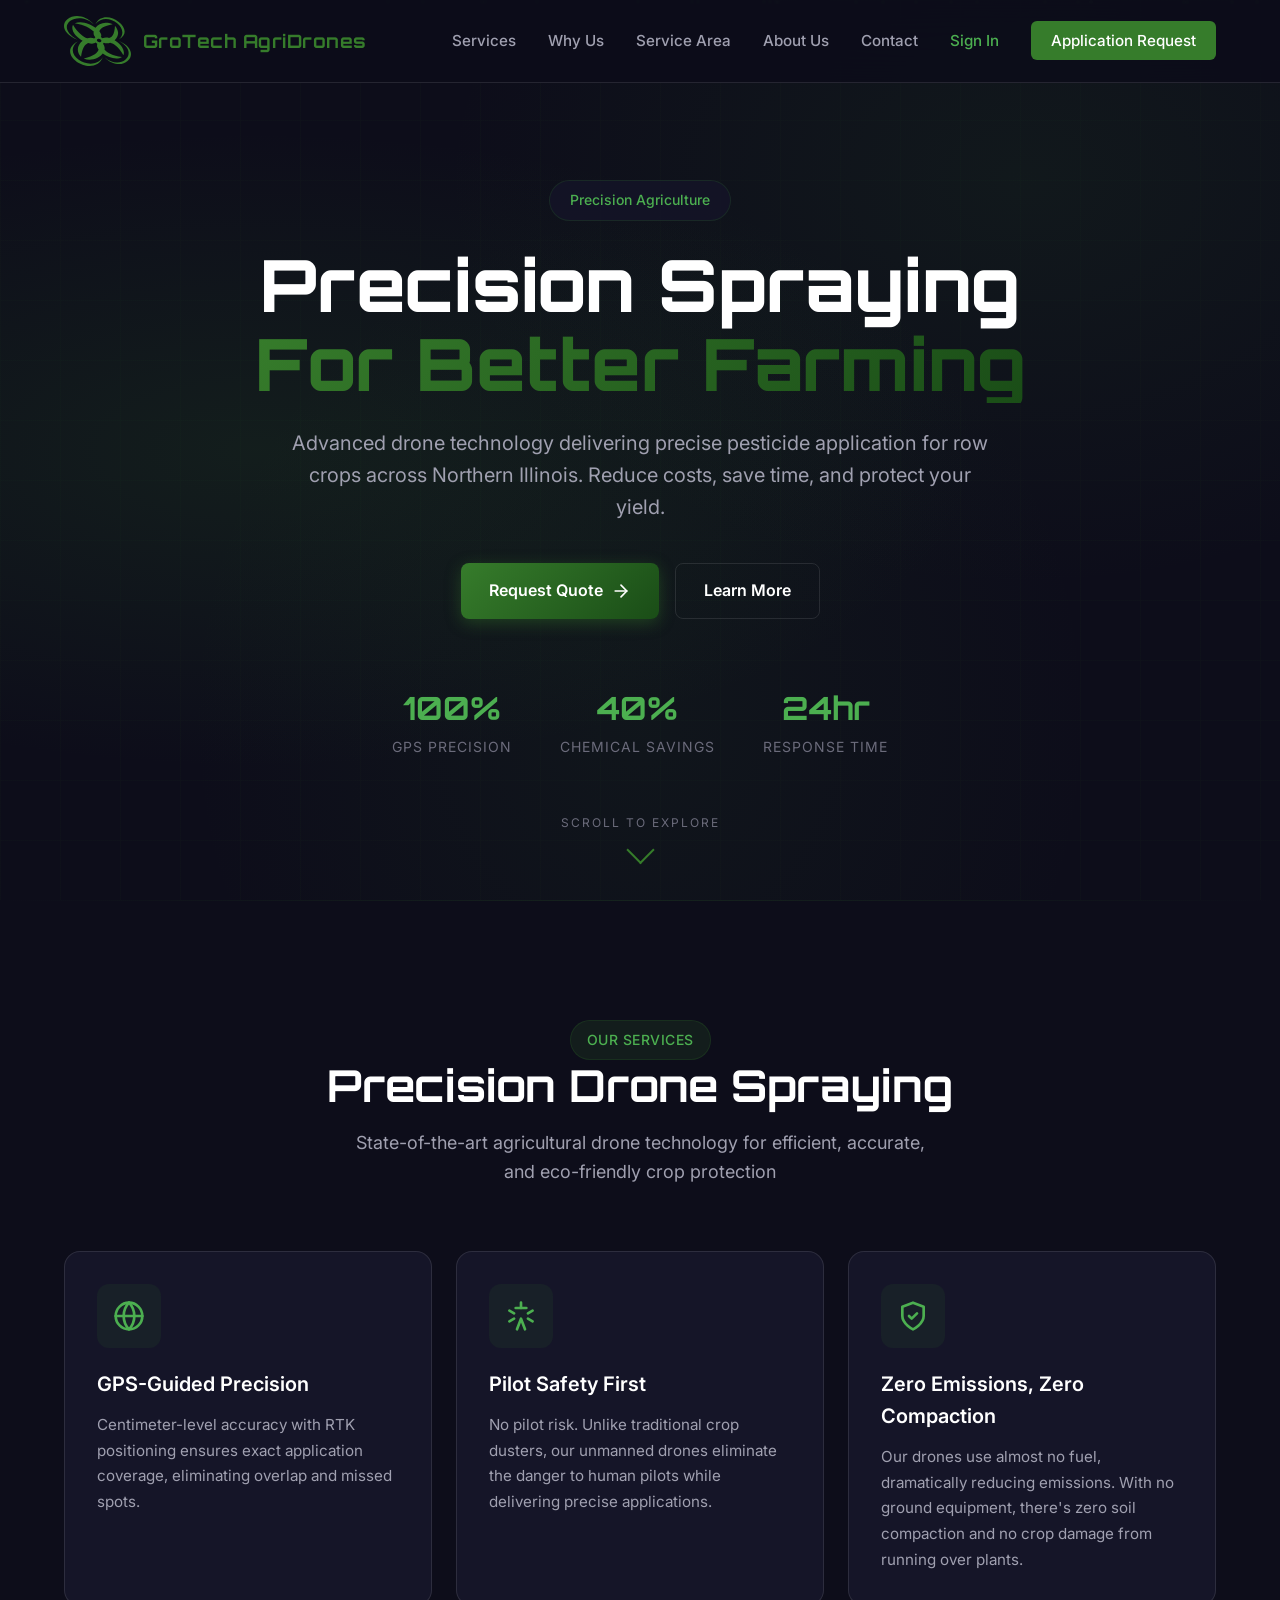
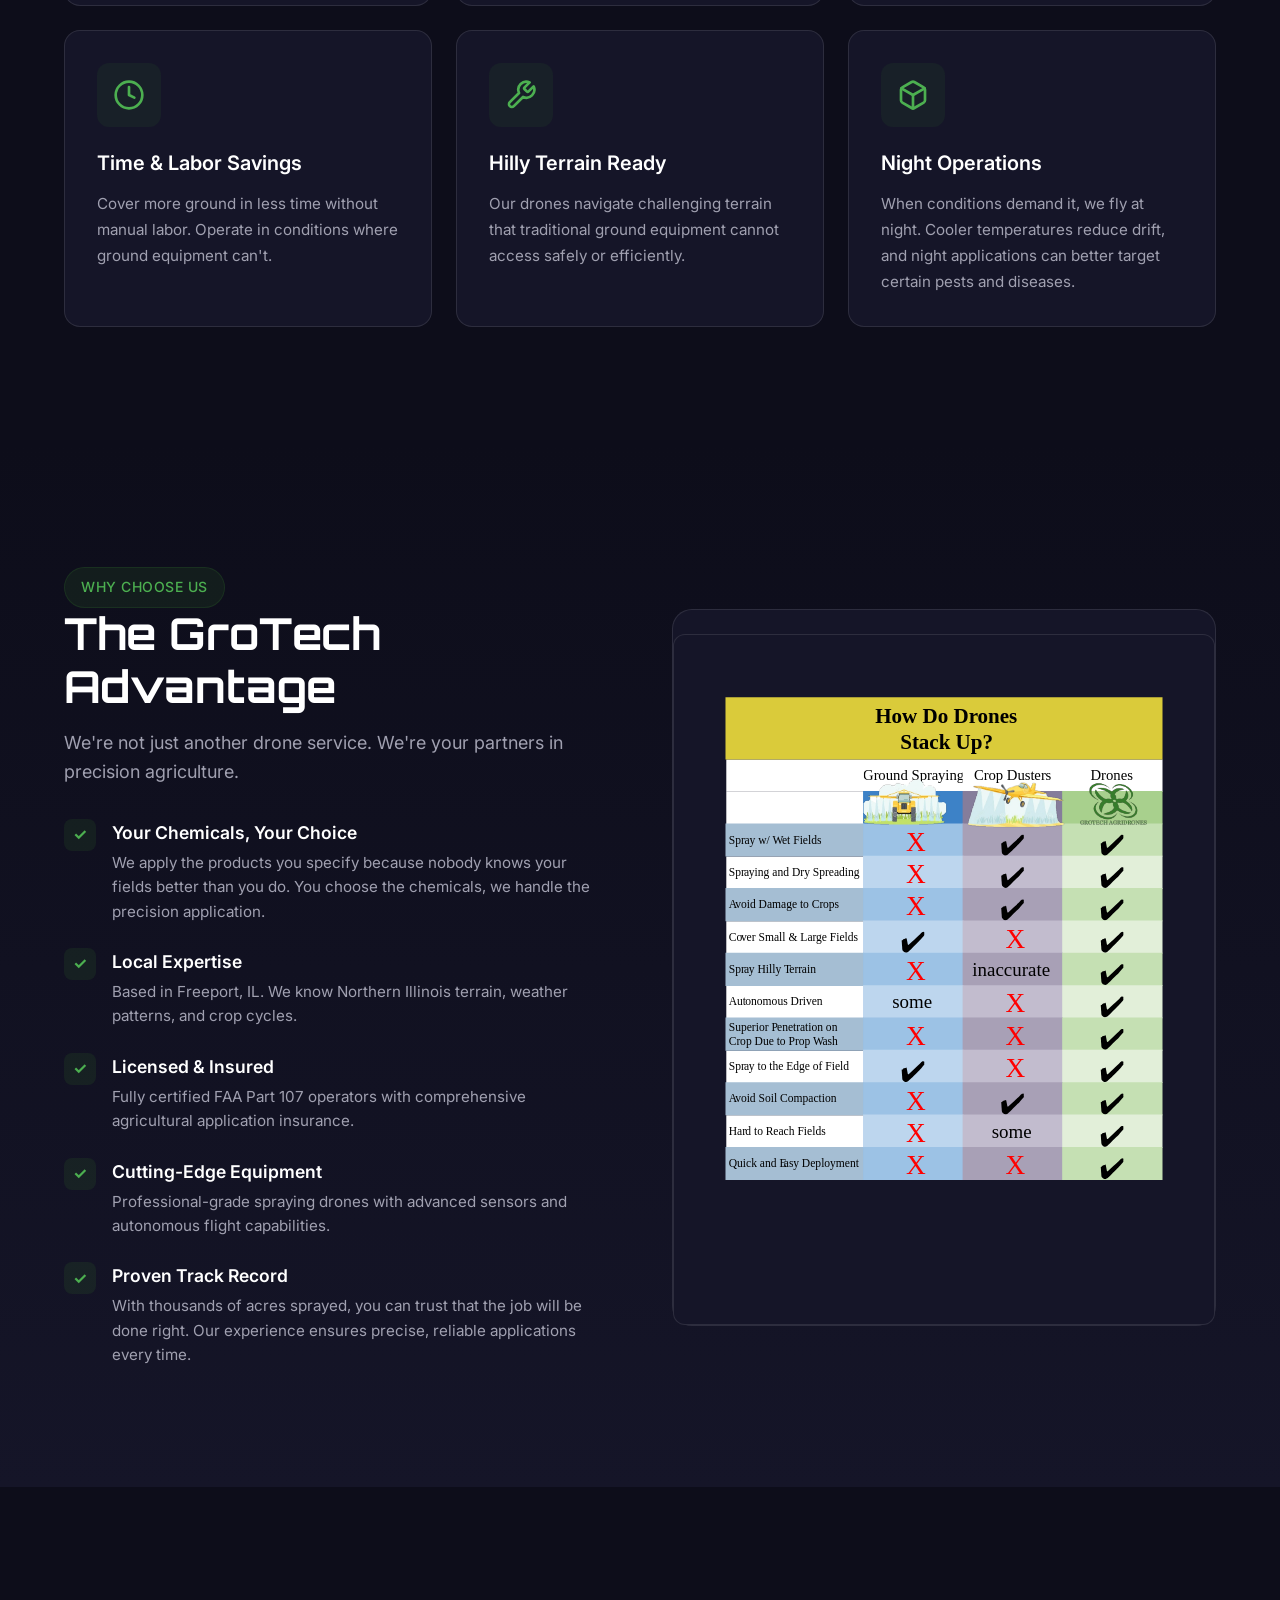
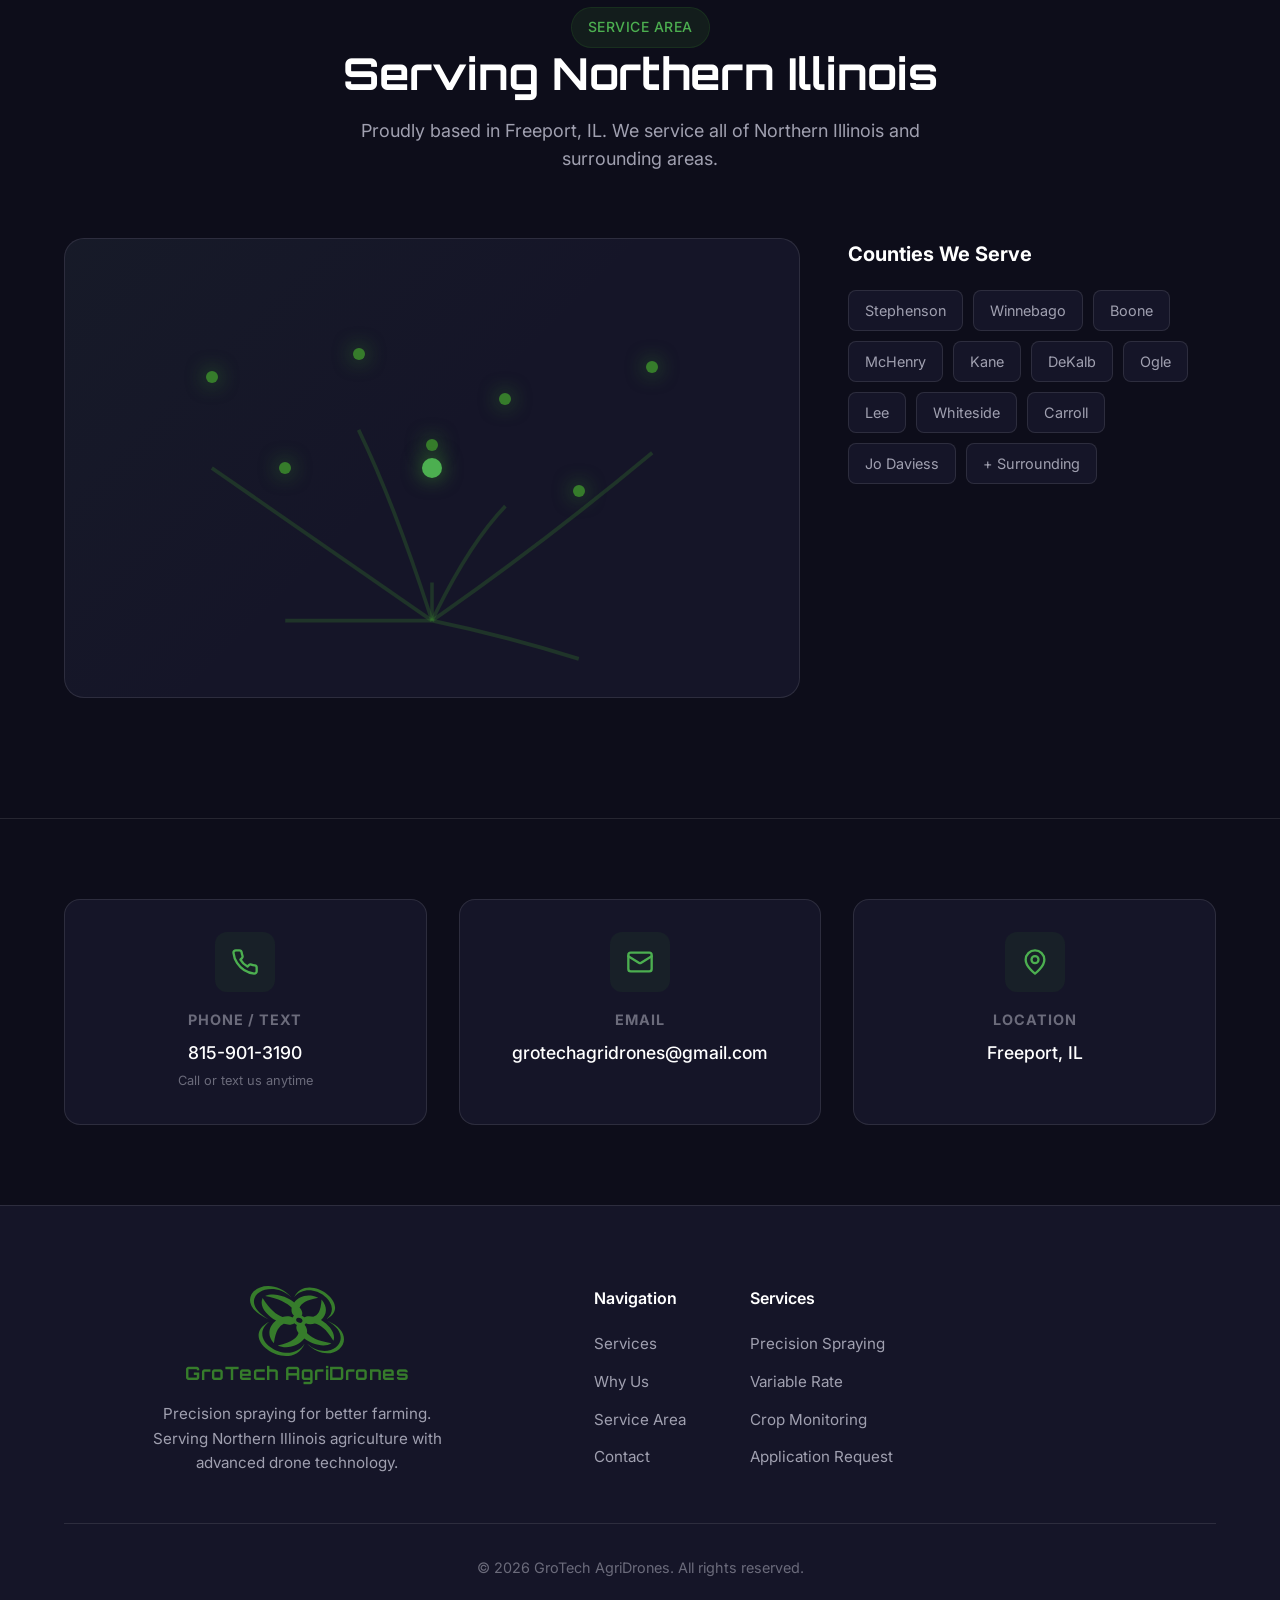
==== index.html @ dfbd8270 "Initial website commit" ====
<!DOCTYPE html>
<html lang="en">
<head>
    <meta charset="UTF-8">
    <meta name="viewport" content="width=device-width, initial-scale=1.0">
    <title>GroTech AgriDrones | Precision Spraying for Better Farming</title>
    <link rel="stylesheet" href="styles.css">
    <link rel="preconnect" href="https://fonts.googleapis.com">
    <link rel="preconnect" href="https://fonts.gstatic.com" crossorigin>
    <link href="https://fonts.googleapis.com/css2?family=Inter:wght@300;400;500;600;700;800&family=Orbitron:wght@400;500;600;700&display=swap" rel="stylesheet">
</head>
<body>
    <nav class="navbar">
        <div class="nav-container">
            <a href="index.html" class="logo">
                <img src="logo.svg" alt="GroTech AgriDrones Logo" class="logo-img">
                <span class="logo-text">GroTech AgriDrones</span>
            </a>
            <ul class="nav-links">
                <li><a href="#services">Services</a></li>
                <li><a href="#why-us">Why Us</a></li>
                <li><a href="#service-area">Service Area</a></li>
                <li><a href="about.html">About Us</a></li>
                <li><a href="#contact">Contact</a></li>
                <li><a href="login.html" class="nav-signin">Sign In</a></li>
                <li><a href="application.html" class="nav-cta">Application Request</a></li>
            </ul>
            <button class="mobile-menu-btn" aria-label="Toggle menu">
                <span></span>
                <span></span>
                <span></span>
            </button>
        </div>
    </nav>

    <section class="hero">
        <div class="hero-bg">
            <div class="grid-overlay"></div>
            <div class="floating-particles" id="particles"></div>
        </div>
        <div class="hero-content">
            <div class="hero-badge">Precision Agriculture</div>
            <h1 class="hero-title">
                <span class="title-line">Precision Spraying</span>
                <span class="title-line accent">For Better Farming</span>
            </h1>
            <p class="hero-subtitle">Advanced drone technology delivering precise pesticide application for row crops across Northern Illinois. Reduce costs, save time, and protect your yield.</p>
            <div class="hero-actions">
                <a href="#apply" class="btn btn-primary">
                    <span>Request Quote</span>
                    <svg xmlns="http://www.w3.org/2000/svg" width="20" height="20" viewBox="0 0 24 24" fill="none" stroke="currentColor" stroke-width="2" stroke-linecap="round" stroke-linejoin="round"><path d="M5 12h14"/><path d="m12 5 7 7-7 7"/></svg>
                </a>
                <a href="#services" class="btn btn-secondary">Learn More</a>
            </div>
            <div class="hero-stats">
                <div class="stat">
                    <span class="stat-value">100%</span>
                    <span class="stat-label">GPS Precision</span>
                </div>
                <div class="stat">
                    <span class="stat-value">40%</span>
                    <span class="stat-label">Chemical Savings</span>
                </div>
                <div class="stat">
                    <span class="stat-value">24hr</span>
                    <span class="stat-label">Response Time</span>
                </div>
            </div>
        </div>
        <div class="scroll-indicator">
            <span>Scroll to explore</span>
            <div class="scroll-arrow"></div>
        </div>
    </section>

    <section id="services" class="services">
        <div class="container">
            <div class="section-header">
                <span class="section-tag">Our Services</span>
                <h2 class="section-title">Precision Drone Spraying</h2>
                <p class="section-subtitle">State-of-the-art agricultural drone technology for efficient, accurate, and eco-friendly crop protection</p>
            </div>
            <div class="services-grid">
                <div class="service-card" data-tilt>
                    <div class="service-icon">
                        <svg xmlns="http://www.w3.org/2000/svg" width="32" height="32" viewBox="0 0 24 24" fill="none" stroke="currentColor" stroke-width="2" stroke-linecap="round" stroke-linejoin="round"><circle cx="12" cy="12" r="10"/><path d="M12 2a14.5 14.5 0 0 0 0 20 14.5 14.5 0 0 0 0-20"/><path d="M2 12h20"/></svg>
                    </div>
                    <h3>GPS-Guided Precision</h3>
                    <p>Centimeter-level accuracy with RTK positioning ensures exact application coverage, eliminating overlap and missed spots.</p>
                </div>
                <div class="service-card" data-tilt>
                    <div class="service-icon">
                        <svg xmlns="http://www.w3.org/2000/svg" width="32" height="32" viewBox="0 0 24 24" fill="none" stroke="currentColor" stroke-width="2" stroke-linecap="round" stroke-linejoin="round"><path d="M12 2v4"/><path d="m6.8 14-3.5 2"/><path d="m20.7 16-3.5-2"/><path d="M6.8 10 3.3 8"/><path d="m20.7 8-3.5 2"/><path d="m9 22 3-8 3 8"/><path d="M8 6h8"/></svg>
                    </div>
                    <h3>Pilot Safety First</h3>
                    <p>No pilot risk. Unlike traditional crop dusters, our unmanned drones eliminate the danger to human pilots while delivering precise applications.</p>
                </div>
                <div class="service-card" data-tilt>
                    <div class="service-icon">
                        <svg xmlns="http://www.w3.org/2000/svg" width="32" height="32" viewBox="0 0 24 24" fill="none" stroke="currentColor" stroke-width="2" stroke-linecap="round" stroke-linejoin="round"><path d="M12 22s8-4 8-10V5l-8-3-8 3v7c0 6 8 10 8 10z"/><path d="m9 12 2 2 4-4"/></svg>
                    </div>
                    <h3>Zero Emissions, Zero Compaction</h3>
                    <p>Our drones use almost no fuel, dramatically reducing emissions. With no ground equipment, there's zero soil compaction and no crop damage from running over plants.</p>
                </div>
                <div class="service-card" data-tilt>
                    <div class="service-icon">
                        <svg xmlns="http://www.w3.org/2000/svg" width="32" height="32" viewBox="0 0 24 24" fill="none" stroke="currentColor" stroke-width="2" stroke-linecap="round" stroke-linejoin="round"><circle cx="12" cy="12" r="10"/><polyline points="12 6 12 12 16 14"/></svg>
                    </div>
                    <h3>Time & Labor Savings</h3>
                    <p>Cover more ground in less time without manual labor. Operate in conditions where ground equipment can't.</p>
                </div>
                <div class="service-card" data-tilt>
                    <div class="service-icon">
                        <svg xmlns="http://www.w3.org/2000/svg" width="32" height="32" viewBox="0 0 24 24" fill="none" stroke="currentColor" stroke-width="2" stroke-linecap="round" stroke-linejoin="round"><path d="M14.7 6.3a1 1 0 0 0 0 1.4l1.6 1.6a1 1 0 0 0 1.4 0l3.77-3.77a6 6 0 0 1-7.94 7.94l-6.91 6.91a2.12 2.12 0 0 1-3-3l6.91-6.91a6 6 0 0 1 7.94-7.94l-3.76 3.76z"/></svg>
                    </div>
                    <h3>Hilly Terrain Ready</h3>
                    <p>Our drones navigate challenging terrain that traditional ground equipment cannot access safely or efficiently.</p>
                </div>
                <div class="service-card" data-tilt>
                    <div class="service-icon">
                        <svg xmlns="http://www.w3.org/2000/svg" width="32" height="32" viewBox="0 0 24 24" fill="none" stroke="currentColor" stroke-width="2" stroke-linecap="round" stroke-linejoin="round"><path d="M21 16V8a2 2 0 0 0-1-1.73l-7-4a2 2 0 0 0-2 0l-7 4A2 2 0 0 0 3 8v8a2 2 0 0 0 1 1.73l7 4a2 2 0 0 0 2 0l7-4A2 2 0 0 0 21 16z"/><polyline points="3.27 6.96 12 12.01 20.73 6.96"/><line x1="12" y1="22.08" x2="12" y2="12"/></svg>
                    </div>
                    <h3>Night Operations</h3>
                    <p>When conditions demand it, we fly at night. Cooler temperatures reduce drift, and night applications can better target certain pests and diseases.</p>
                </div>
            </div>
        </div>
    </section>

    <section id="why-us" class="why-us">
        <div class="container">
            <div class="why-us-content">
                <div class="why-us-text">
                    <span class="section-tag">Why Choose Us</span>
                    <h2 class="section-title">The GroTech Advantage</h2>
                    <p class="why-us-intro">We're not just another drone service. We're your partners in precision agriculture.</p>
                    <ul class="benefits-list">
                        <li>
                            <div class="benefit-icon">✓</div>
                            <div class="benefit-content">
                                <h4>Your Chemicals, Your Choice</h4>
                                <p>We apply the products you specify because nobody knows your fields better than you do. You choose the chemicals, we handle the precision application.</p>
                            </div>
                        </li>
                        <li>
                            <div class="benefit-icon">✓</div>
                            <div class="benefit-content">
                                <h4>Local Expertise</h4>
                                <p>Based in Freeport, IL. We know Northern Illinois terrain, weather patterns, and crop cycles.</p>
                            </div>
                        </li>
                        <li>
                            <div class="benefit-icon">✓</div>
                            <div class="benefit-content">
                                <h4>Licensed & Insured</h4>
                                <p>Fully certified FAA Part 107 operators with comprehensive agricultural application insurance.</p>
                            </div>
                        </li>
                        <li>
                            <div class="benefit-icon">✓</div>
                            <div class="benefit-content">
                                <h4>Cutting-Edge Equipment</h4>
                                <p>Professional-grade spraying drones with advanced sensors and autonomous flight capabilities.</p>
                            </div>
                        </li>
                        <li>
                            <div class="benefit-icon">✓</div>
                            <div class="benefit-content">
                                <h4>Proven Track Record</h4>
                                <p>With thousands of acres sprayed, you can trust that the job will be done right. Our experience ensures precise, reliable applications every time.</p>
                            </div>
                        </li>
                    </ul>
                </div>
                <div class="why-us-visual">
                    <div class="visual-card">
                <div class="comparison-section">
                    <figure class="comparison-chart" aria-label="Ground vs. Aerial Drone Comparison">
                        <img src="assets/images/Plane Ground Drone Comparison.svg" alt="Ground vs. Aerial Drone Comparison" style="width:100%; height:auto; display:block;">
                    </figure>
                </div>
                    </div>
                </div>
            </div>
        </div>
    </section>

    <section id="service-area" class="service-area">
        <div class="container">
            <div class="section-header">
                <span class="section-tag">Service Area</span>
                <h2 class="section-title">Serving Northern Illinois</h2>
                <p class="section-subtitle">Proudly based in Freeport, IL. We service all of Northern Illinois and surrounding areas.</p>
            </div>
            <div class="area-map">
                <div class="map-visual">
                    <div class="map-placeholder">
                        <div class="map-dot freeport"></div>
                        <div class="map-dot" style="--x: 20%; --y: 30%;"></div>
                        <div class="map-dot" style="--x: 40%; --y: 25%;"></div>
                        <div class="map-dot" style="--x: 60%; --y: 35%;"></div>
                        <div class="map-dot" style="--x: 80%; --y: 28%;"></div>
                        <div class="map-dot" style="--x: 30%; --y: 50%;"></div>
                        <div class="map-dot" style="--x: 50%; --y: 45%;"></div>
                        <div class="map-dot" style="--x: 70%; --y: 55%;"></div>
                        <svg class="map-lines" viewBox="0 0 100 60" preserveAspectRatio="none">
                            <path d="M 50 50 Q 35 40 20 30" stroke="rgba(54, 124, 43, 0.3)" fill="none" stroke-width="0.5"/>
                            <path d="M 50 50 Q 45 35 40 25" stroke="rgba(54, 124, 43, 0.3)" fill="none" stroke-width="0.5"/>
                            <path d="M 50 50 Q 55 40 60 35" stroke="rgba(54, 124, 43, 0.3)" fill="none" stroke-width="0.5"/>
                            <path d="M 50 50 Q 65 40 80 28" stroke="rgba(54, 124, 43, 0.3)" fill="none" stroke-width="0.5"/>
                            <path d="M 50 50 Q 40 50 30 50" stroke="rgba(54, 124, 43, 0.3)" fill="none" stroke-width="0.5"/>
                            <path d="M 50 50 Q 50 48 50 45" stroke="rgba(54, 124, 43, 0.3)" fill="none" stroke-width="0.5"/>
                            <path d="M 50 50 Q 60 52 70 55" stroke="rgba(54, 124, 43, 0.3)" fill="none" stroke-width="0.5"/>
                        </svg>
                    </div>
                </div>
                <div class="area-list">
                    <h3>Counties We Serve</h3>
                    <div class="counties-grid">
                        <span class="county">Stephenson</span>
                        <span class="county">Winnebago</span>
                        <span class="county">Boone</span>
                        <span class="county">McHenry</span>
                        <span class="county">Kane</span>
                        <span class="county">DeKalb</span>
                        <span class="county">Ogle</span>
                        <span class="county">Lee</span>
                        <span class="county">Whiteside</span>
                        <span class="county">Carroll</span>
                        <span class="county">Jo Daviess</span>
                        <span class="county">+ Surrounding</span>
                    </div>
                </div>
            </div>
        </div>
    </section>

    <section id="contact" class="contact-section">
        <div class="container">
            <div class="contact-grid">
                <div class="contact-card">
                    <div class="contact-icon">
                        <svg xmlns="http://www.w3.org/2000/svg" width="28" height="28" viewBox="0 0 24 24" fill="none" stroke="currentColor" stroke-width="2" stroke-linecap="round" stroke-linejoin="round"><path d="M22 16.92v3a2 2 0 0 1-2.18 2 19.79 19.79 0 0 1-8.63-3.07 19.5 19.5 0 0 1-6-6 19.79 19.79 0 0 1-3.07-8.67A2 2 0 0 1 4.11 2h3a2 2 0 0 1 2 1.72 12.84 12.84 0 0 0 .7 2.81 2 2 0 0 1-.45 2.11L8.09 9.91a16 16 0 0 0 6 6l1.27-1.27a2 2 0 0 1 2.11-.45 12.84 12.84 0 0 0 2.81.7A2 2 0 0 1 22 16.92z"/></svg>
                    </div>
                    <h3>Phone / Text</h3>
                    <a href="tel:8159013190">815-901-3190</a>
                    <span class="contact-note">Call or text us anytime</span>
                </div>
                <div class="contact-card">
                    <div class="contact-icon">
                        <svg xmlns="http://www.w3.org/2000/svg" width="28" height="28" viewBox="0 0 24 24" fill="none" stroke="currentColor" stroke-width="2" stroke-linecap="round" stroke-linejoin="round"><rect width="20" height="16" x="2" y="4" rx="2"/><path d="m22 7-8.97 5.7a1.94 1.94 0 0 1-2.06 0L2 7"/></svg>
                    </div>
                    <h3>Email</h3>
                    <a href="mailto:grotechagridrones@gmail.com">grotechagridrones@gmail.com</a>
                </div>
                <div class="contact-card">
                    <div class="contact-icon">
                        <svg xmlns="http://www.w3.org/2000/svg" width="28" height="28" viewBox="0 0 24 24" fill="none" stroke="currentColor" stroke-width="2" stroke-linecap="round" stroke-linejoin="round"><path d="M20 10c0 6-8 12-8 12s-8-6-8-12a8 8 0 0 1 16 0Z"/><circle cx="12" cy="10" r="3"/></svg>
                    </div>
                    <h3>Location</h3>
                    <p>Freeport, IL</p>
                </div>
            </div>
        </div>
    </section>

    <footer class="footer">
        <div class="container">
            <div class="footer-content">
                <div class="footer-brand">
                    <a href="#" class="logo footer-logo">
                        <img src="logo.svg" alt="GroTech AgriDrones Logo" class="logo-img footer-logo-img">
                        <span class="logo-text">GroTech AgriDrones</span>
                    </a>
                    <p>Precision spraying for better farming. Serving Northern Illinois agriculture with advanced drone technology.</p>
                </div>
                <div class="footer-links">
                    <div class="footer-column">
                        <h4>Navigation</h4>
                        <ul>
                            <li><a href="#services">Services</a></li>
                            <li><a href="#why-us">Why Us</a></li>
                            <li><a href="#service-area">Service Area</a></li>
                            <li><a href="#contact">Contact</a></li>
                        </ul>
                    </div>
                    <div class="footer-column">
                        <h4>Services</h4>
                        <ul>
                            <li><a href="#services">Precision Spraying</a></li>
                            <li><a href="#services">Variable Rate</a></li>
                            <li><a href="#services">Crop Monitoring</a></li>
                            <li><a href="application.html">Application Request</a></li>
                        </ul>
                    </div>
                </div>
            </div>
            <div class="footer-bottom">
                <p>&copy; 2026 GroTech AgriDrones. All rights reserved.</p>
            </div>
        </div>
    </footer>

    <div class="form-success" id="formSuccess">
        <div class="success-content">
            <div class="success-icon">✓</div>
            <h3>Request Submitted!</h3>
            <p>Thank you for your interest. We'll be in touch within 24 hours.</p>
            <button class="btn btn-secondary" onclick="closeSuccess()">Close</button>
        </div>
    </div>

    <script src="script.js"></script>
</body>
</html>
---- styles.css ----
:root {
    --primary: #367C2B;
    --primary-light: #4CAF50;
    --primary-dark: #2a5f21;
    --accent: #367C2B;
    --bg-dark: #0d0d1a;
    --bg-card: #151528;
    --bg-card-hover: #1a1a35;
    --text-primary: #ffffff;
    --text-secondary: #a0a0b0;
    --text-muted: #6b6b7b;
    --border: rgba(54, 124, 43, 0.2);
    --border-light: rgba(255, 255, 255, 0.1);
    --glass: rgba(21, 21, 40, 0.8);
    --gradient: linear-gradient(135deg, #367C2B 0%, #1a4d17 100%);
    --shadow: 0 4px 24px rgba(0, 0, 0, 0.4);
    --shadow-lg: 0 8px 40px rgba(0, 0, 0, 0.5);
}

* {
    margin: 0;
    padding: 0;
    box-sizing: border-box;
}

html {
    scroll-behavior: smooth;
}

body {
    font-family: 'Inter', -apple-system, BlinkMacSystemFont, sans-serif;
    background-color: var(--bg-dark);
    color: var(--text-primary);
    line-height: 1.6;
    overflow-x: hidden;
}

.container {
    max-width: 1200px;
    margin: 0 auto;
    padding: 0 24px;
}

a {
    color: inherit;
    text-decoration: none;
}

ul {
    list-style: none;
}

/* Typography */
.section-tag {
    display: inline-block;
    padding: 8px 16px;
    background: rgba(54, 124, 43, 0.15);
    border: 1px solid var(--border);
    border-radius: 50px;
    font-size: 0.875rem;
    font-weight: 500;
    color: var(--primary-light);
    letter-spacing: 0.5px;
    text-transform: uppercase;
}

.section-title {
    font-family: 'Orbitron', sans-serif;
    font-size: clamp(1.75rem, 4vw, 2.75rem);
    font-weight: 700;
    line-height: 1.2;
    margin-bottom: 16px;
}

.section-subtitle {
    font-size: 1.125rem;
    color: var(--text-secondary);
    max-width: 600px;
    margin: 0 auto;
}

.section-header {
    text-align: center;
    margin-bottom: 64px;
}

.section-header .section-subtitle {
    margin-left: auto;
    margin-right: auto;
}

/* Buttons */
.btn {
    display: inline-flex;
    align-items: center;
    justify-content: center;
    gap: 8px;
    padding: 14px 28px;
    font-size: 1rem;
    font-weight: 600;
    border-radius: 8px;
    cursor: pointer;
    transition: all 0.3s ease;
    border: none;
    text-decoration: none;
}

.btn-primary {
    background: var(--gradient);
    color: white;
    box-shadow: 0 4px 16px rgba(54, 124, 43, 0.4);
}

.btn-primary:hover {
    transform: translateY(-2px);
    box-shadow: 0 6px 24px rgba(54, 124, 43, 0.5);
}

.btn-secondary {
    background: transparent;
    color: var(--text-primary);
    border: 1px solid var(--border-light);
}

.btn-secondary:hover {
    background: rgba(255, 255, 255, 0.05);
    border-color: var(--primary);
}

.btn-full {
    width: 100%;
}

/* Navbar */
.navbar {
    position: fixed;
    top: 0;
    left: 0;
    right: 0;
    z-index: 1000;
    padding: 16px 0;
    background: rgba(13, 13, 26, 0.9);
    backdrop-filter: blur(20px);
    border-bottom: 1px solid var(--border-light);
    transition: all 0.3s ease;
}

.navbar.scrolled {
    padding: 12px 0;
    background: rgba(13, 13, 26, 0.95);
}

.nav-container {
    max-width: 1200px;
    margin: 0 auto;
    padding: 0 24px;
    display: flex;
    align-items: center;
    justify-content: space-between;
}

.logo {
    display: flex;
    align-items: center;
    gap: 12px;
}

.logo-img {
    height: 50px;
    width: auto;
    display: block;
}

.logo-text {
    font-family: 'Orbitron', sans-serif;
    font-size: 1.15rem;
    font-weight: 700;
    letter-spacing: 0.5px;
    line-height: 1;
    color: var(--primary);
}

.footer-logo {
    flex-direction: column;
    align-items: center;
    text-align: center;
    gap: 8px;
}

.footer-logo-img {
    height: 70px;
}

.nav-links {
    display: flex;
    align-items: center;
    gap: 32px;
}

.nav-links a {
    font-size: 0.95rem;
    font-weight: 500;
    color: var(--text-secondary);
    transition: color 0.3s ease;
}

.nav-links a:hover {
    color: var(--text-primary);
}

.nav-cta {
    padding: 10px 20px;
    background: var(--primary);
    border-radius: 6px;
    color: white !important;
    font-weight: 600;
}

.nav-cta:hover {
    background: var(--primary-light);
}

.nav-signin {
    color: var(--primary-light) !important;
    font-weight: 600;
}

.nav-signin:hover {
    color: var(--text-primary) !important;
}

.mobile-menu-btn {
    display: none;
    flex-direction: column;
    gap: 5px;
    padding: 8px;
    background: none;
    border: none;
    cursor: pointer;
}

.mobile-menu-btn span {
    width: 24px;
    height: 2px;
    background: var(--text-primary);
    transition: all 0.3s ease;
}

/* Hero Section */
.hero {
    position: relative;
    min-height: 100vh;
    display: flex;
    align-items: center;
    justify-content: center;
    padding: 120px 24px 80px;
    overflow: hidden;
}

.hero-bg {
    position: absolute;
    inset: 0;
    background: 
        radial-gradient(ellipse at 20% 50%, rgba(54, 124, 43, 0.15) 0%, transparent 50%),
        radial-gradient(ellipse at 80% 20%, rgba(54, 124, 43, 0.1) 0%, transparent 40%),
        radial-gradient(ellipse at 50% 80%, rgba(54, 124, 43, 0.08) 0%, transparent 50%),
        var(--bg-dark);
}

.grid-overlay {
    position: absolute;
    inset: 0;
    background-image: 
        linear-gradient(rgba(54, 124, 43, 0.03) 1px, transparent 1px),
        linear-gradient(90deg, rgba(54, 124, 43, 0.03) 1px, transparent 1px);
    background-size: 60px 60px;
    animation: gridMove 20s linear infinite;
}

@keyframes gridMove {
    0% { transform: translate(0, 0); }
    100% { transform: translate(60px, 60px); }
}

.floating-particles {
    position: absolute;
    inset: 0;
    overflow: hidden;
}

.particle {
    position: absolute;
    width: 4px;
    height: 4px;
    background: var(--primary);
    border-radius: 50%;
    opacity: 0.3;
    animation: float 15s infinite ease-in-out;
}

@keyframes float {
    0%, 100% { transform: translateY(100vh) scale(0); opacity: 0; }
    10% { opacity: 0.3; }
    90% { opacity: 0.3; }
    100% { transform: translateY(-100vh) scale(1); opacity: 0; }
}

.hero-content {
    position: relative;
    text-align: center;
    max-width: 900px;
    animation: fadeInUp 1s ease-out;
}

@keyframes fadeInUp {
    from {
        opacity: 0;
        transform: translateY(30px);
    }
    to {
        opacity: 1;
        transform: translateY(0);
    }
}

.hero-badge {
    display: inline-block;
    padding: 8px 20px;
    background: var(--glass);
    border: 1px solid var(--border);
    border-radius: 50px;
    font-size: 0.875rem;
    font-weight: 500;
    color: var(--primary-light);
    margin-bottom: 24px;
    animation: fadeInUp 1s ease-out 0.2s both;
}

.hero-title {
    font-family: 'Orbitron', sans-serif;
    font-size: clamp(2.5rem, 7vw, 4.5rem);
    font-weight: 800;
    line-height: 1.1;
    margin-bottom: 24px;
}

.title-line {
    display: block;
}

.title-line.accent {
    background: var(--gradient);
    -webkit-background-clip: text;
    -webkit-text-fill-color: transparent;
    background-clip: text;
}

.hero-subtitle {
    font-size: clamp(1rem, 2vw, 1.25rem);
    color: var(--text-secondary);
    max-width: 700px;
    margin: 0 auto 40px;
    animation: fadeInUp 1s ease-out 0.4s both;
}

.hero-actions {
    display: flex;
    gap: 16px;
    justify-content: center;
    flex-wrap: wrap;
    margin-bottom: 64px;
    animation: fadeInUp 1s ease-out 0.6s both;
}

.hero-stats {
    display: flex;
    gap: 48px;
    justify-content: center;
    flex-wrap: wrap;
    animation: fadeInUp 1s ease-out 0.8s both;
}

.stat {
    text-align: center;
}

.stat-value {
    display: block;
    font-family: 'Orbitron', sans-serif;
    font-size: 2rem;
    font-weight: 700;
    color: var(--primary-light);
}

.stat-label {
    font-size: 0.875rem;
    color: var(--text-muted);
    text-transform: uppercase;
    letter-spacing: 1px;
}

.scroll-indicator {
    position: absolute;
    bottom: 40px;
    left: 50%;
    transform: translateX(-50%);
    display: flex;
    flex-direction: column;
    align-items: center;
    gap: 8px;
    color: var(--text-muted);
    font-size: 0.75rem;
    text-transform: uppercase;
    letter-spacing: 2px;
    animation: bounce 2s infinite;
}

.scroll-arrow {
    width: 20px;
    height: 20px;
    border-right: 2px solid var(--primary);
    border-bottom: 2px solid var(--primary);
    transform: rotate(45deg);
}

@keyframes bounce {
    0%, 100% { transform: translateX(-50%) translateY(0); }
    50% { transform: translateX(-50%) translateY(10px); }
}

/* Services Section */
.services {
    padding: 120px 0;
    background: var(--bg-dark);
    position: relative;
}

.services::before {
    content: '';
    position: absolute;
    top: 0;
    left: 0;
    right: 0;
    height: 1px;
    background: linear-gradient(90deg, transparent, var(--border), transparent);
}

.services-grid {
    display: grid;
    grid-template-columns: repeat(auto-fit, minmax(320px, 1fr));
    gap: 24px;
}

.service-card {
    background: var(--bg-card);
    border: 1px solid var(--border-light);
    border-radius: 16px;
    padding: 32px;
    transition: all 0.3s ease;
    position: relative;
    overflow: hidden;
}

.service-card::before {
    content: '';
    position: absolute;
    top: 0;
    left: 0;
    right: 0;
    height: 3px;
    background: var(--gradient);
    transform: scaleX(0);
    transition: transform 0.3s ease;
}

.service-card:hover {
    transform: translateY(-8px);
    background: var(--bg-card-hover);
    border-color: var(--border);
    box-shadow: var(--shadow-lg);
}

.service-card:hover::before {
    transform: scaleX(1);
}

.service-icon {
    width: 64px;
    height: 64px;
    background: rgba(54, 124, 43, 0.1);
    border-radius: 12px;
    display: flex;
    align-items: center;
    justify-content: center;
    margin-bottom: 20px;
    color: var(--primary-light);
}

.service-card h3 {
    font-size: 1.25rem;
    font-weight: 600;
    margin-bottom: 12px;
}

.service-card p {
    color: var(--text-secondary);
    font-size: 0.95rem;
    line-height: 1.7;
}

/* Why Us Section */
.why-us {
    padding: 120px 0;
    background: linear-gradient(180deg, var(--bg-dark) 0%, var(--bg-card) 100%);
}

/* Drone Comparison Card (under Why Choose Us) */
.comparison-section {
    margin-top: 24px;
    padding: 16px;
    background: var(--bg-card);
    border: 1px solid var(--border-light);
    border-radius: 12px;
}
.comparison-chart {
    width: 100%;
    height: auto;
}

.why-us-content {
    display: grid;
    grid-template-columns: 1fr 1fr;
    gap: 64px;
    align-items: center;
}

.why-us-intro {
    font-size: 1.125rem;
    color: var(--text-secondary);
    margin-bottom: 32px;
}

.benefits-list {
    display: flex;
    flex-direction: column;
    gap: 24px;
}

.benefits-list li {
    display: flex;
    gap: 16px;
}

.benefit-icon {
    width: 32px;
    height: 32px;
    background: rgba(54, 124, 43, 0.15);
    border-radius: 8px;
    display: flex;
    align-items: center;
    justify-content: center;
    color: var(--primary-light);
    font-weight: 700;
    flex-shrink: 0;
}

.benefit-content h4 {
    font-size: 1.1rem;
    font-weight: 600;
    margin-bottom: 4px;
}

.benefit-content p {
    color: var(--text-secondary);
    font-size: 0.95rem;
}

.visual-card {
    background: var(--bg-card);
    border: 1px solid var(--border-light);
    border-radius: 20px;
    overflow: visible;
}

.visual-placeholder {
    width: 100%;
    height: 100%;
    display: flex;
    flex-direction: column;
    align-items: center;
    justify-content: center;
    gap: 16px;
    background: linear-gradient(135deg, rgba(54, 124, 43, 0.1) 0%, transparent 100%);
    color: var(--text-muted);
}

.visual-placeholder svg {
    opacity: 0.3;
}

/* Service Area Section */
.service-area {
    padding: 120px 0;
    background: var(--bg-dark);
}

.area-map {
    display: grid;
    grid-template-columns: 2fr 1fr;
    gap: 48px;
    align-items: start;
}

.map-visual {
    background: var(--bg-card);
    border: 1px solid var(--border-light);
    border-radius: 20px;
    aspect-ratio: 16/10;
    overflow: hidden;
    position: relative;
}

.map-placeholder {
    width: 100%;
    height: 100%;
    background: linear-gradient(135deg, rgba(54, 124, 43, 0.05) 0%, transparent 50%);
    position: relative;
}

.map-dot {
    position: absolute;
    width: 12px;
    height: 12px;
    background: var(--primary);
    border-radius: 50%;
    left: var(--x, 50%);
    top: var(--y, 50%);
    transform: translate(-50%, -50%);
    box-shadow: 0 0 20px var(--primary);
    animation: pulse 2s infinite;
}

.map-dot.freeport {
    width: 20px;
    height: 20px;
    background: var(--primary-light);
    z-index: 2;
}

.map-lines {
    position: absolute;
    inset: 0;
    width: 100%;
    height: 100%;
}

.area-list h3 {
    font-size: 1.25rem;
    margin-bottom: 20px;
}

.counties-grid {
    display: flex;
    flex-wrap: wrap;
    gap: 10px;
}

.county {
    padding: 8px 16px;
    background: var(--bg-card);
    border: 1px solid var(--border-light);
    border-radius: 8px;
    font-size: 0.9rem;
    color: var(--text-secondary);
    transition: all 0.3s ease;
}

.county:hover {
    border-color: var(--primary);
    color: var(--primary-light);
}

/* Apply Section */
.apply-section {
    padding: 120px 0;
    background: linear-gradient(180deg, var(--bg-dark) 0%, var(--bg-card) 100%);
}

.apply-content {
    display: grid;
    grid-template-columns: 1fr 1.2fr;
    gap: 64px;
    align-items: start;
}

.apply-text .section-subtitle {
    margin: 0 0 32px;
    text-align: left;
}

.apply-text p {
    color: var(--text-secondary);
    margin-bottom: 32px;
}

.apply-contact-mini {
    display: flex;
    flex-direction: column;
    gap: 16px;
}

.contact-mini-item {
    display: flex;
    align-items: center;
    gap: 12px;
    color: var(--text-secondary);
}

.contact-mini-item svg {
    color: var(--primary-light);
}

.apply-form {
    background: var(--bg-card);
    border: 1px solid var(--border-light);
    border-radius: 20px;
    padding: 40px;
}

.form-row {
    display: grid;
    grid-template-columns: 1fr 1fr;
    gap: 20px;
}

.form-group {
    margin-bottom: 20px;
}

.form-group label {
    display: block;
    font-size: 0.9rem;
    font-weight: 500;
    margin-bottom: 8px;
    color: var(--text-primary);
}

.form-group input,
.form-group select,
.form-group textarea {
    width: 100%;
    padding: 14px 16px;
    background: var(--bg-dark);
    border: 1px solid var(--border-light);
    border-radius: 10px;
    color: var(--text-primary);
    font-size: 1rem;
    font-family: inherit;
    transition: all 0.3s ease;
}

.form-group input:focus,
.form-group select:focus,
.form-group textarea:focus {
    outline: none;
    border-color: var(--primary);
    box-shadow: 0 0 0 3px rgba(54, 124, 43, 0.1);
}

.form-group input::placeholder,
.form-group textarea::placeholder {
    color: var(--text-muted);
}

.form-group select {
    cursor: pointer;
    appearance: none;
    background-image: url("data:image/svg+xml,%3Csvg xmlns='http://www.w3.org/2000/svg' width='24' height='24' viewBox='0 0 24 24' fill='none' stroke='%236b6b7b' stroke-width='2' stroke-linecap='round' stroke-linejoin='round'%3E%3Cpolyline points='6 9 12 15 18 9'%3E%3C/polyline%3E%3C/svg%3E");
    background-repeat: no-repeat;
    background-position: right 12px center;
    background-size: 18px;
}

.form-group select option {
    background: var(--bg-dark);
}

.radio-group {
    display: flex;
    gap: 24px;
    flex-wrap: wrap;
}

.radio-label {
    display: flex;
    align-items: center;
    gap: 10px;
    cursor: pointer;
    color: var(--text-secondary);
}

.radio-label input {
    display: none;
}

.radio-custom {
    width: 20px;
    height: 20px;
    border: 2px solid var(--border-light);
    border-radius: 50%;
    position: relative;
    transition: all 0.3s ease;
}

.radio-label input:checked + .radio-custom {
    border-color: var(--primary);
}

.radio-label input:checked + .radio-custom::after {
    content: '';
    position: absolute;
    top: 50%;
    left: 50%;
    transform: translate(-50%, -50%);
    width: 10px;
    height: 10px;
    background: var(--primary);
    border-radius: 50%;
}

.form-note {
    text-align: center;
    font-size: 0.85rem;
    color: var(--text-muted);
    margin-top: 16px;
}

/* Contact Section */
.contact-section {
    padding: 80px 0;
    background: var(--bg-dark);
    border-top: 1px solid var(--border-light);
}

.contact-grid {
    display: grid;
    grid-template-columns: repeat(3, 1fr);
    gap: 32px;
}

.contact-card {
    text-align: center;
    padding: 32px;
    background: var(--bg-card);
    border: 1px solid var(--border-light);
    border-radius: 16px;
    transition: all 0.3s ease;
}

.contact-card:hover {
    border-color: var(--border);
    transform: translateY(-4px);
}

.contact-icon {
    width: 60px;
    height: 60px;
    background: rgba(54, 124, 43, 0.1);
    border-radius: 12px;
    display: flex;
    align-items: center;
    justify-content: center;
    margin: 0 auto 16px;
    color: var(--primary-light);
}

.contact-card h3 {
    font-size: 0.9rem;
    text-transform: uppercase;
    letter-spacing: 1px;
    color: var(--text-muted);
    margin-bottom: 8px;
}

.contact-card a,
.contact-card p {
    font-size: 1.1rem;
    color: var(--text-primary);
    font-weight: 500;
}

.contact-card .contact-note {
    display: block;
    font-size: 0.8rem;
    color: var(--text-muted);
    margin-top: 4px;
}

/* Footer */
.footer {
    padding: 80px 0 40px;
    background: var(--bg-card);
    border-top: 1px solid var(--border-light);
}

.footer-content {
    display: grid;
    grid-template-columns: 1.5fr 2fr;
    gap: 64px;
    margin-bottom: 48px;
}

.footer-brand {
    text-align: center;
}

.footer-brand p {
    color: var(--text-secondary);
    margin-top: 20px;
    max-width: 300px;
    font-size: 0.95rem;
    margin-left: auto;
    margin-right: auto;
}

.footer-links {
    display: flex;
    gap: 64px;
}

.footer-column h4 {
    font-size: 1rem;
    font-weight: 600;
    margin-bottom: 20px;
    color: var(--text-primary);
}

.footer-column ul {
    display: flex;
    flex-direction: column;
    gap: 12px;
}

.footer-column a {
    color: var(--text-secondary);
    font-size: 0.95rem;
    transition: color 0.3s ease;
}

.footer-column a:hover {
    color: var(--primary-light);
}

.footer-bottom {
    text-align: center;
    padding-top: 32px;
    border-top: 1px solid var(--border-light);
}

.footer-bottom p {
    color: var(--text-muted);
    font-size: 0.9rem;
}

/* Form Success Modal */
.form-success {
    position: fixed;
    inset: 0;
    background: rgba(0, 0, 0, 0.8);
    display: flex;
    align-items: center;
    justify-content: center;
    z-index: 2000;
    opacity: 0;
    visibility: hidden;
    transition: all 0.3s ease;
}

.form-success.active {
    opacity: 1;
    visibility: visible;
}

.success-content {
    background: var(--bg-card);
    border: 1px solid var(--border-light);
    border-radius: 20px;
    padding: 48px;
    text-align: center;
    max-width: 400px;
    transform: scale(0.9);
    transition: transform 0.3s ease;
}

.form-success.active .success-content {
    transform: scale(1);
}

.success-icon {
    width: 80px;
    height: 80px;
    background: rgba(54, 124, 43, 0.15);
    border-radius: 50%;
    display: flex;
    align-items: center;
    justify-content: center;
    margin: 0 auto 24px;
    font-size: 2.5rem;
    color: var(--primary-light);
}

.success-content h3 {
    font-size: 1.5rem;
    margin-bottom: 12px;
}

.success-content p {
    color: var(--text-secondary);
    margin-bottom: 24px;
}

/* Responsive */
@media (max-width: 1200px) {
    .container {
        padding: 0 20px;
    }
    
    .services-grid {
        grid-template-columns: repeat(2, 1fr);
    }
    
    .why-us-content {
        grid-template-columns: 1fr;
        gap: 48px;
    }
    
    .apply-content {
        grid-template-columns: 1fr;
        gap: 48px;
    }
    
    .area-map {
        grid-template-columns: 1fr;
    }
    
    .footer-content {
        grid-template-columns: 1fr;
        gap: 48px;
    }
    
    .footer-links {
        gap: 48px;
    }
}

@media (max-width: 992px) {
    .nav-links {
        position: fixed;
        top: 70px;
        left: 0;
        right: 0;
        background: rgba(13, 13, 26, 0.98);
        backdrop-filter: blur(20px);
        flex-direction: column;
        padding: 20px;
        gap: 0;
        border-bottom: 1px solid var(--border-light);
        transform: translateY(-100%);
        opacity: 0;
        visibility: hidden;
        transition: all 0.3s ease;
    }
    
    .nav-links.active {
        transform: translateY(0);
        opacity: 1;
        visibility: visible;
    }
    
    .nav-links li {
        width: 100%;
        text-align: center;
    }
    
    .nav-links a {
        display: block;
        padding: 16px;
        border-bottom: 1px solid var(--border-light);
    }
    
    .nav-links li:last-child a {
        border-bottom: none;
    }
    
    .mobile-menu-btn {
        display: flex;
    }
    
    .hero {
        padding: 120px 20px 60px;
    }
    
    .hero-title {
        font-size: clamp(2rem, 6vw, 3rem);
    }
    
    .hero-stats {
        gap: 24px;
    }
    
    .stat-value {
        font-size: 1.75rem;
    }
    
    .services-grid {
        grid-template-columns: repeat(2, 1fr);
    }
    
    .service-card {
        padding: 24px;
    }
    
    .contact-grid {
        grid-template-columns: repeat(2, 1fr);
    }
    
    .apply-form {
        padding: 32px;
    }
}

@media (max-width: 768px) {
    .nav-links {
        position: fixed;
        top: 60px;
    }
    
    .hero {
        padding: 100px 16px 50px;
    }
    
    .hero-content {
        padding: 0 8px;
    }
    
    .hero-badge {
        padding: 6px 14px;
        font-size: 0.8rem;
    }
    
    .hero-title {
        font-size: clamp(1.75rem, 5vw, 2.5rem);
    }
    
    .hero-subtitle {
        font-size: 1rem;
    }
    
    .hero-actions {
        flex-direction: column;
        align-items: center;
        gap: 12px;
    }
    
    .hero-actions .btn {
        width: 100%;
        max-width: 280px;
    }
    
    .hero-stats {
        flex-direction: column;
        gap: 20px;
    }
    
    .services-grid {
        grid-template-columns: 1fr;
    }
    
    .service-card {
        padding: 20px;
    }
    
    .service-icon {
        width: 48px;
        height: 48px;
    }
    
    .service-icon svg {
        width: 24px;
        height: 24px;
    }
    
    .contact-grid {
        grid-template-columns: 1fr;
    }
    
    .contact-card {
        padding: 20px;
    }
    
    .form-row {
        grid-template-columns: 1fr;
    }
    
    .apply-form {
        padding: 20px;
    }
    
    .radio-group {
        flex-direction: column;
        gap: 12px;
    }
    
    .footer-content {
        grid-template-columns: 1fr;
        gap: 32px;
    }
    
    .footer-links {
        flex-direction: column;
        gap: 24px;
    }
    
    .footer-brand p {
        max-width: 100%;
    }
}

@media (max-width: 480px) {
    .navbar {
        padding: 12px 0;
    }
    
    .logo-img {
        height: 40px;
    }
    
    .logo-text {
        font-size: 1rem;
    }
    
    .hero {
        padding: 90px 12px 40px;
    }
    
    .hero-title {
        font-size: 1.5rem;
    }
    
    .stat-value {
        font-size: 1.5rem;
    }
    
    .section-title {
        font-size: 1.5rem;
    }
    
    .section-tag {
        padding: 6px 12px;
        font-size: 0.75rem;
    }
    
    .btn {
        padding: 12px 20px;
        font-size: 0.9rem;
    }
    
    .service-card h3 {
        font-size: 1.1rem;
    }
    
    .service-card p {
        font-size: 0.85rem;
    }
}

/* Animation Classes */
.fade-in {
    opacity: 0;
    transform: translateY(20px);
    transition: all 0.6s ease;
}

.fade-in.visible {
    opacity: 1;
    transform: translateY(0);
}

/* Field Location Input */
.field-location-input {
    display: flex;
    gap: 8px;
}

.field-location-input input {
    flex: 1;
    min-width: 0;
}

/* Map Modal */
.map-modal {
    position: fixed;
    inset: 0;
    background: rgba(0, 0, 0, 0.85);
    display: none;
    align-items: center;
    justify-content: center;
    z-index: 2000;
    padding: 20px;
}

.map-modal.active {
    display: flex;
}

.map-modal-content {
    background: var(--bg-card);
    border: 1px solid var(--border-light);
    border-radius: 16px;
    width: 100%;
    max-width: 900px;
    max-height: 90vh;
    display: flex;
    flex-direction: column;
    overflow: hidden;
}

.map-modal-header {
    display: flex;
    justify-content: space-between;
    align-items: center;
    padding: 16px 20px;
    border-bottom: 1px solid var(--border-light);
}

.map-modal-header h3 {
    margin: 0;
    font-family: 'Orbitron', sans-serif;
    font-size: 1.1rem;
    color: var(--text-primary);
}

.map-close-btn {
    background: none;
    border: none;
    color: var(--text-muted);
    font-size: 1.5rem;
    cursor: pointer;
    padding: 0;
    line-height: 1;
}

.map-close-btn:hover {
    color: var(--text-primary);
}

.map-modal-body {
    padding: 16px 20px;
    flex: 1;
    display: flex;
    flex-direction: column;
    gap: 12px;
    overflow: hidden;
}

.map-instructions {
    color: var(--text-secondary);
    font-size: 0.9rem;
    margin: 0;
}

#map {
    flex: 1;
    min-height: 400px;
    border-radius: 8px;
    z-index: 1;
}

.map-info {
    background: rgba(54, 124, 43, 0.15);
    padding: 10px 16px;
    border-radius: 8px;
    text-align: center;
}

#pinCoords {
    color: var(--primary-light);
    font-size: 0.9rem;
    font-family: monospace;
}

.map-modal-footer {
    display: flex;
    justify-content: flex-end;
    gap: 12px;
    padding: 16px 20px;
    border-top: 1px solid var(--border-light);
}

@media (max-width: 768px) {
    .map-modal-content {
        max-height: 95vh;
    }
    
    #map {
        min-height: 300px;
    }
    
    .map-modal-footer {
        flex-direction: column;
    }
    
    .map-modal-footer .btn {
        width: 100%;
    }
}

/* Application Page */
.field-info-section {
    margin: 24px 0;
    padding: 24px;
    background: rgba(54, 124, 43, 0.05);
    border: 1px solid var(--border-light);
    border-radius: 16px;
}

.field-info-section .section-subtitle {
    font-family: 'Orbitron', sans-serif;
    font-size: 1rem;
    font-weight: 600;
    color: var(--text-primary);
    margin: 0 0 12px;
}

.field-info-section .section-intro {
    font-size: 0.9rem;
    color: var(--text-secondary);
    margin: 0 0 20px;
    padding-bottom: 16px;
    border-bottom: 1px solid var(--border-light);
}

.field-group {
    background: var(--bg-dark);
    border: 1px solid var(--border-light);
    border-radius: 12px;
    padding: 20px;
    margin-bottom: 16px;
}

.field-group:last-of-type {
    margin-bottom: 16px;
}

.field-group-header {
    display: flex;
    justify-content: space-between;
    align-items: center;
    margin-bottom: 16px;
    padding-bottom: 12px;
    border-bottom: 1px solid var(--border-light);
}

.field-group-header span {
    font-weight: 600;
    color: var(--primary-light);
    font-size: 0.95rem;
}

.remove-field-btn {
    background: none;
    border: none;
    color: var(--text-muted);
    cursor: pointer;
    padding: 4px;
    border-radius: 4px;
    transition: all 0.2s ease;
}

.remove-field-btn:hover {
    color: #ef4444;
    background: rgba(239, 68, 68, 0.1);
}

.add-field-btn {
    width: 100%;
    margin-top: 8px;
}

/* Chemical Selector */
.chemical-selector {
    display: flex;
    gap: 8px;
    margin-bottom: 8px;
}

.chemical-input-wrapper {
    flex: 1;
    position: relative;
}

.chemical-search {
    width: 100%;
    padding: 10px 14px;
    background: var(--bg-dark);
    border: 1px solid var(--border-light);
    border-radius: 8px;
    color: var(--text-primary);
    font-size: 0.9rem;
}

.chemical-search:focus {
    outline: none;
    border-color: var(--primary-light);
}

.chemical-dropdown {
    position: absolute;
    top: 100%;
    left: 0;
    right: 0;
    background: var(--bg-card);
    border: 1px solid var(--border-light);
    border-radius: 8px;
    max-height: 250px;
    overflow-y: auto;
    z-index: 100;
    display: none;
    box-shadow: 0 8px 24px rgba(0, 0, 0, 0.3);
}

.chemical-dropdown.active {
    display: block;
}

.chemical-type-header {
    padding: 8px 12px;
    font-size: 0.75rem;
    font-weight: 600;
    color: var(--primary-light);
    text-transform: uppercase;
    background: rgba(54, 124, 43, 0.1);
    border-bottom: 1px solid var(--border-light);
}

.chemical-option {
    padding: 10px 12px;
    cursor: pointer;
    font-size: 0.9rem;
    color: var(--text-secondary);
    transition: background 0.2s ease;
}

.chemical-option:hover {
    background: rgba(54, 124, 43, 0.1);
    color: var(--text-primary);
}

.chemical-no-results {
    padding: 16px;
    text-align: center;
    color: var(--text-muted);
    font-size: 0.9rem;
}

.selected-chemicals {
    display: flex;
    flex-wrap: wrap;
    gap: 8px;
    margin-top: 8px;
}

.chemical-tag {
    display: inline-flex;
    align-items: center;
    gap: 6px;
    padding: 4px 10px;
    background: rgba(54, 124, 43, 0.15);
    color: var(--primary-light);
    border-radius: 16px;
    font-size: 0.8rem;
}

.chemical-tag button {
    background: none;
    border: none;
    color: var(--primary-light);
    cursor: pointer;
    padding: 0;
    font-size: 1rem;
    line-height: 1;
    opacity: 0.7;
}

.chemical-tag button:hover {
    opacity: 1;
}

.label-hint {
    font-size: 0.8rem;
    color: var(--text-muted);
    font-weight: 400;
}

.custom-chemical-input {
    display: flex;
    gap: 8px;
    margin-top: 12px;
    padding: 12px;
    background: rgba(54, 124, 43, 0.1);
    border: 1px dashed var(--primary-light);
    border-radius: 8px;
}

.custom-chemical-input .custom-chem-field {
    flex: 1;
    padding: 8px 12px;
    background: var(--bg-dark);
    border: 1px solid var(--border-light);
    border-radius: 6px;
    color: var(--text-primary);
    font-size: 0.9rem;
}

.custom-chemical-input .custom-chem-field:focus {
    outline: none;
    border-color: var(--primary-light);
}

.application-hero {
    position: relative;
    min-height: 35vh;
    display: flex;
    align-items: center;
    justify-content: center;
    padding: 140px 24px 60px;
    text-align: center;
    overflow: hidden;
}

.application-hero .hero-bg {
    position: absolute;
    inset: 0;
    background: 
        radial-gradient(ellipse at 30% 50%, rgba(54, 124, 43, 0.15) 0%, transparent 50%),
        radial-gradient(ellipse at 70% 30%, rgba(54, 124, 43, 0.1) 0%, transparent 40%),
        var(--bg-dark);
}

.application-hero-content {
    position: relative;
    max-width: 600px;
}

.application-hero-content h1 {
    font-family: 'Orbitron', sans-serif;
    font-size: clamp(2rem, 4vw, 2.5rem);
    font-weight: 800;
    line-height: 1.2;
    margin-bottom: 16px;
}

.application-hero-content p {
    font-size: 1.1rem;
    color: var(--text-secondary);
}

.pricing-note {
    font-size: 0.85rem !important;
    color: var(--text-muted) !important;
    margin-top: 16px;
    padding: 12px 16px;
    background: rgba(255, 255, 255, 0.03);
    border: 1px solid var(--border-light);
    border-radius: 8px;
    line-height: 1.5;
}

.application-section {
    padding: 80px 0 120px;
    background: var(--bg-dark);
}

.application-content {
    display: grid;
    grid-template-columns: 320px 1fr;
    gap: 40px;
    align-items: start;
}

.application-sidebar {
    display: flex;
    flex-direction: column;
    gap: 20px;
}

.sidebar-card {
    background: var(--bg-card);
    border: 1px solid var(--border-light);
    border-radius: 16px;
    padding: 24px;
}

.sidebar-card h3 {
    font-family: 'Orbitron', sans-serif;
    font-size: 1rem;
    font-weight: 600;
    margin-bottom: 16px;
    color: var(--text-primary);
}

.sidebar-card .benefits-list {
    display: flex;
    flex-direction: column;
    gap: 12px;
}

.sidebar-card .benefits-list li {
    display: flex;
    align-items: flex-start;
    gap: 10px;
    font-size: 0.9rem;
    color: var(--text-secondary);
}

.sidebar-card .benefit-icon {
    color: var(--primary-light);
    font-weight: 700;
    flex-shrink: 0;
}

.sidebar-card .contact-info {
    display: flex;
    flex-direction: column;
    gap: 12px;
}

.sidebar-card .contact-item {
    display: flex;
    align-items: center;
    gap: 10px;
    font-size: 0.9rem;
}

.sidebar-card .contact-item svg {
    color: var(--primary-light);
    flex-shrink: 0;
}

.sidebar-card .contact-item a {
    color: var(--text-secondary);
    text-decoration: none;
}

.sidebar-card .contact-item a:hover {
    color: var(--primary-light);
}

.sidebar-card .contact-item-text {
    display: flex;
    flex-direction: column;
}

.sidebar-card .contact-note {
    font-size: 0.75rem;
    color: var(--text-muted);
    margin-top: 2px;
}

.application-form-container {
    position: relative;
}

.application-form {
    background: var(--bg-card);
    border: 1px solid var(--border-light);
    border-radius: 20px;
    padding: 40px;
}

.application-form .form-row {
    display: grid;
    grid-template-columns: 1fr 1fr;
    gap: 20px;
}

.application-form .form-group {
    margin-bottom: 20px;
}

.application-form label {
    display: block;
    margin-bottom: 8px;
    font-size: 0.9rem;
    font-weight: 500;
    color: var(--text-primary);
}

.application-form input,
.application-form select,
.application-form textarea {
    width: 100%;
    padding: 12px 16px;
    background: var(--bg-dark);
    border: 1px solid var(--border-light);
    border-radius: 10px;
    color: var(--text-primary);
    font-size: 0.95rem;
    transition: border-color 0.3s ease;
}

.application-form input:focus,
.application-form select:focus,
.application-form textarea:focus {
    outline: none;
    border-color: var(--primary-light);
}

.application-form .radio-group {
    display: flex;
    gap: 24px;
    flex-wrap: wrap;
}

.application-form .radio-label {
    display: flex;
    align-items: center;
    gap: 8px;
    cursor: pointer;
    font-size: 0.9rem;
    color: var(--text-secondary);
}

.application-form .radio-label input {
    width: auto;
}

.application-form .form-note {
    text-align: center;
    font-size: 0.85rem;
    color: var(--text-muted);
    margin-top: 16px;
}

.form-success {
    position: fixed;
    inset: 0;
    background: rgba(0, 0, 0, 0.8);
    display: none;
    align-items: center;
    justify-content: center;
    z-index: 1000;
}

.form-success.active {
    display: flex;
}

.success-content {
    background: var(--bg-card);
    border: 1px solid var(--border-light);
    border-radius: 20px;
    padding: 48px;
    text-align: center;
    max-width: 400px;
}

.success-content svg {
    color: var(--primary-light);
    margin-bottom: 24px;
}

.success-content h3 {
    font-family: 'Orbitron', sans-serif;
    font-size: 1.5rem;
    margin-bottom: 12px;
    color: var(--text-primary);
}

.success-content p {
    color: var(--text-secondary);
    margin-bottom: 24px;
}

/* Responsive */
@media (max-width: 1024px) {
    .application-content {
        grid-template-columns: 1fr;
    }
    
    .application-sidebar {
        flex-direction: row;
        flex-wrap: wrap;
    }
    
    .sidebar-card {
        flex: 1;
        min-width: 280px;
    }
}

@media (max-width: 768px) {
    .application-hero {
        padding: 120px 16px 40px;
        min-height: 30vh;
    }
    
    .application-section {
        padding: 40px 0 80px;
    }
    
    .application-form {
        padding: 24px;
    }
    
    .application-form .form-row {
        grid-template-columns: 1fr;
    }
    
    .application-sidebar {
        flex-direction: column;
    }
}
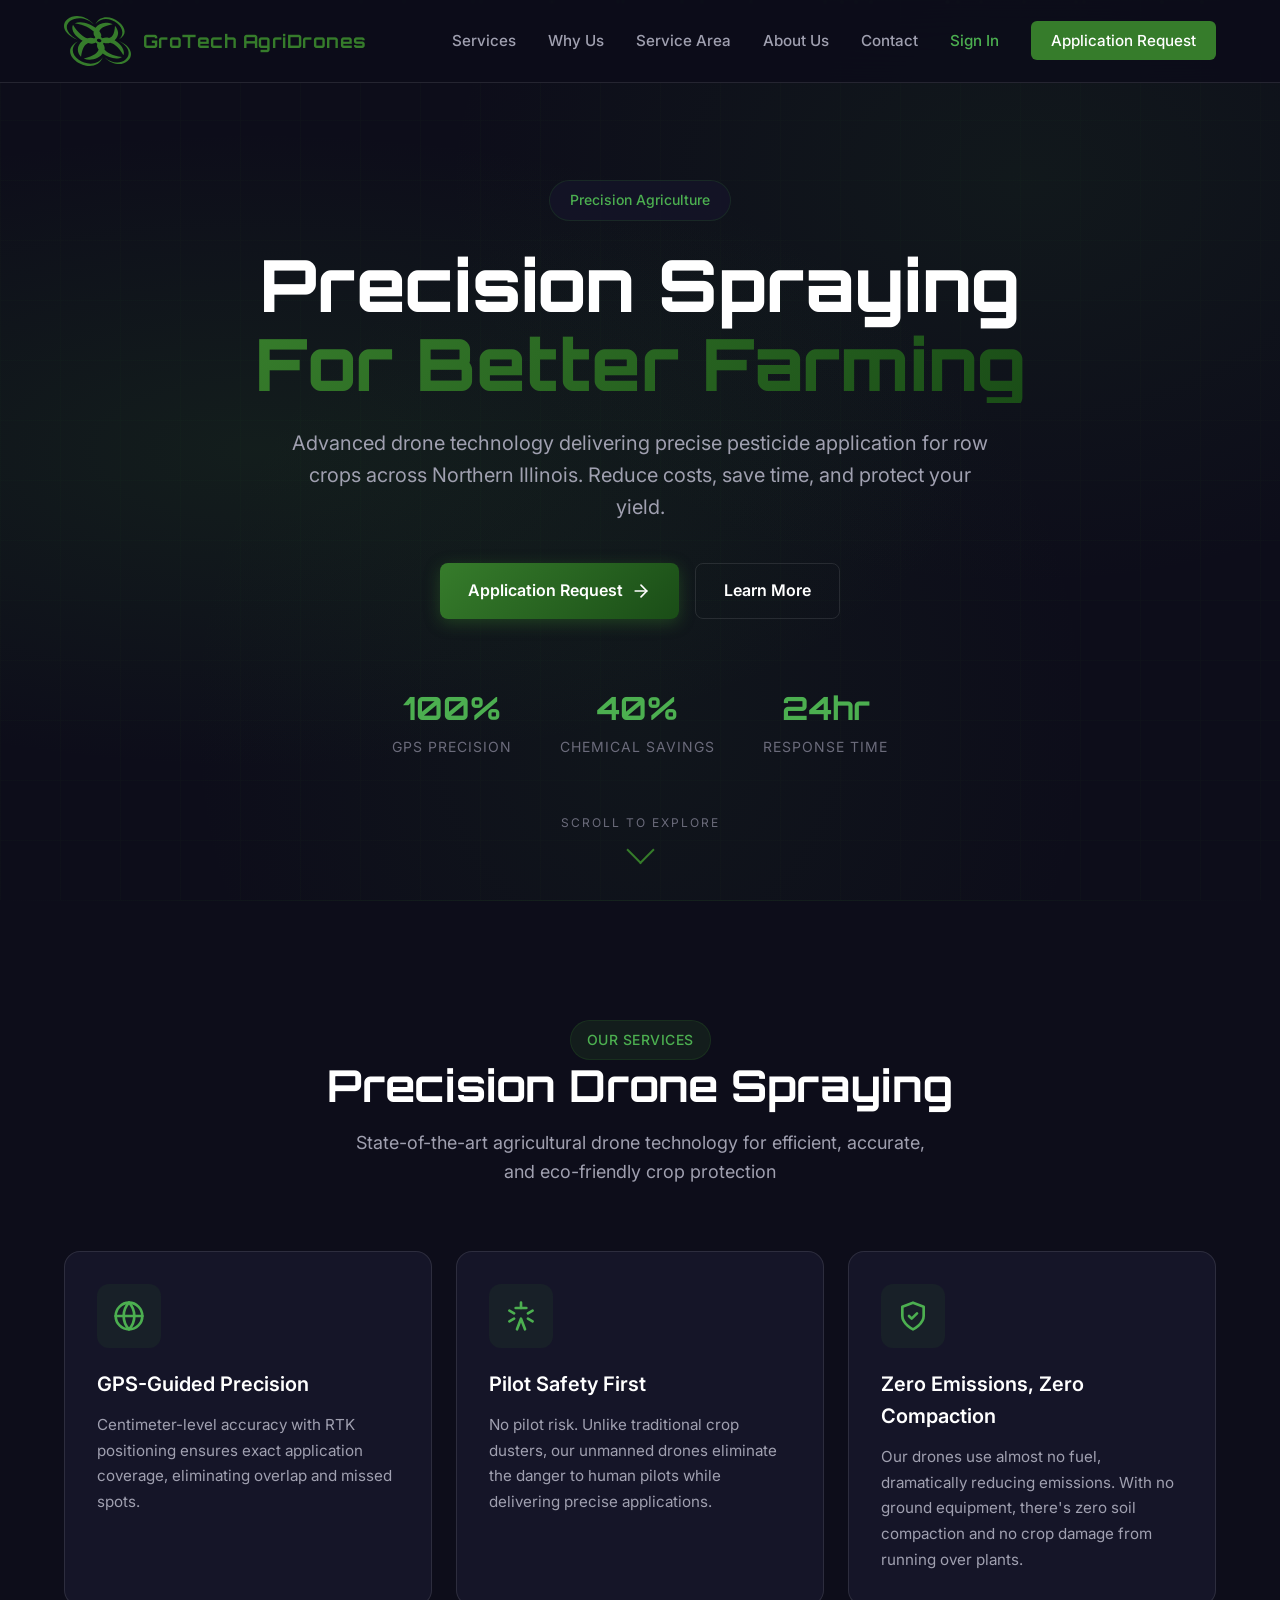
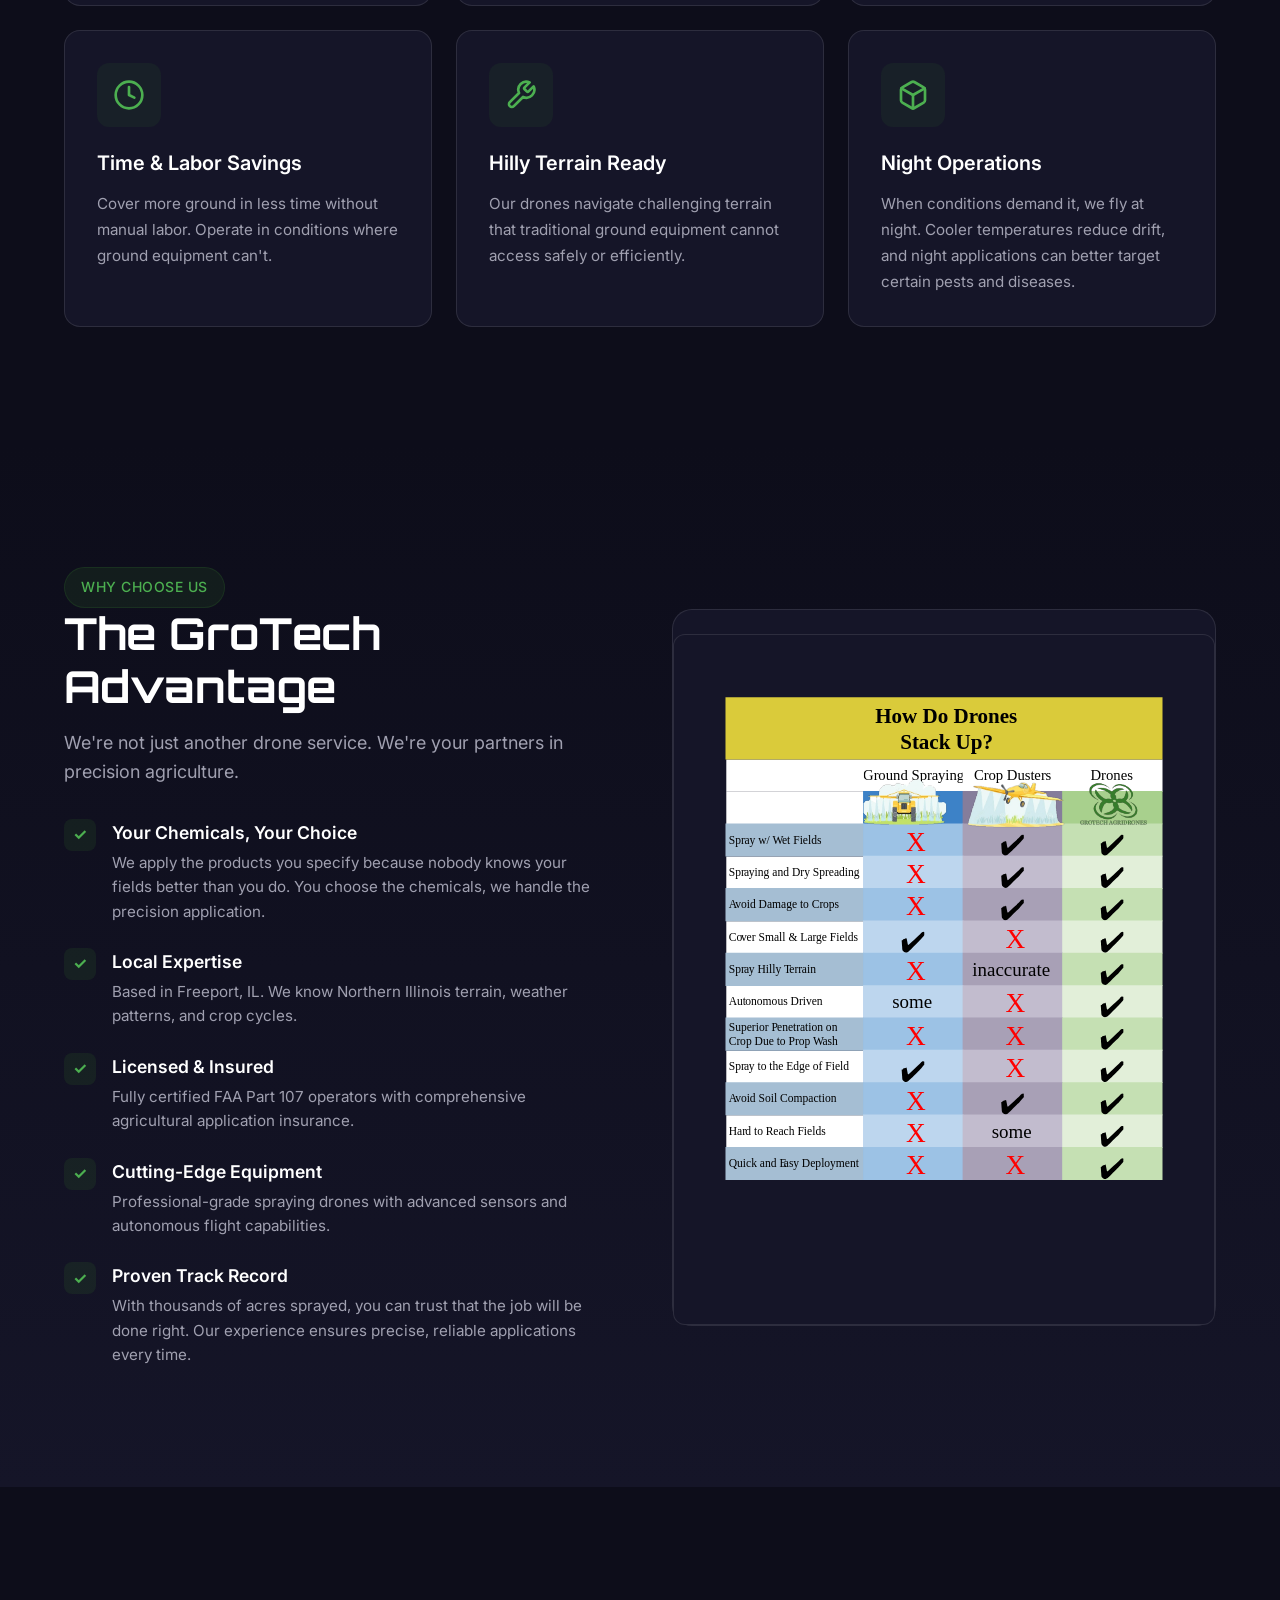
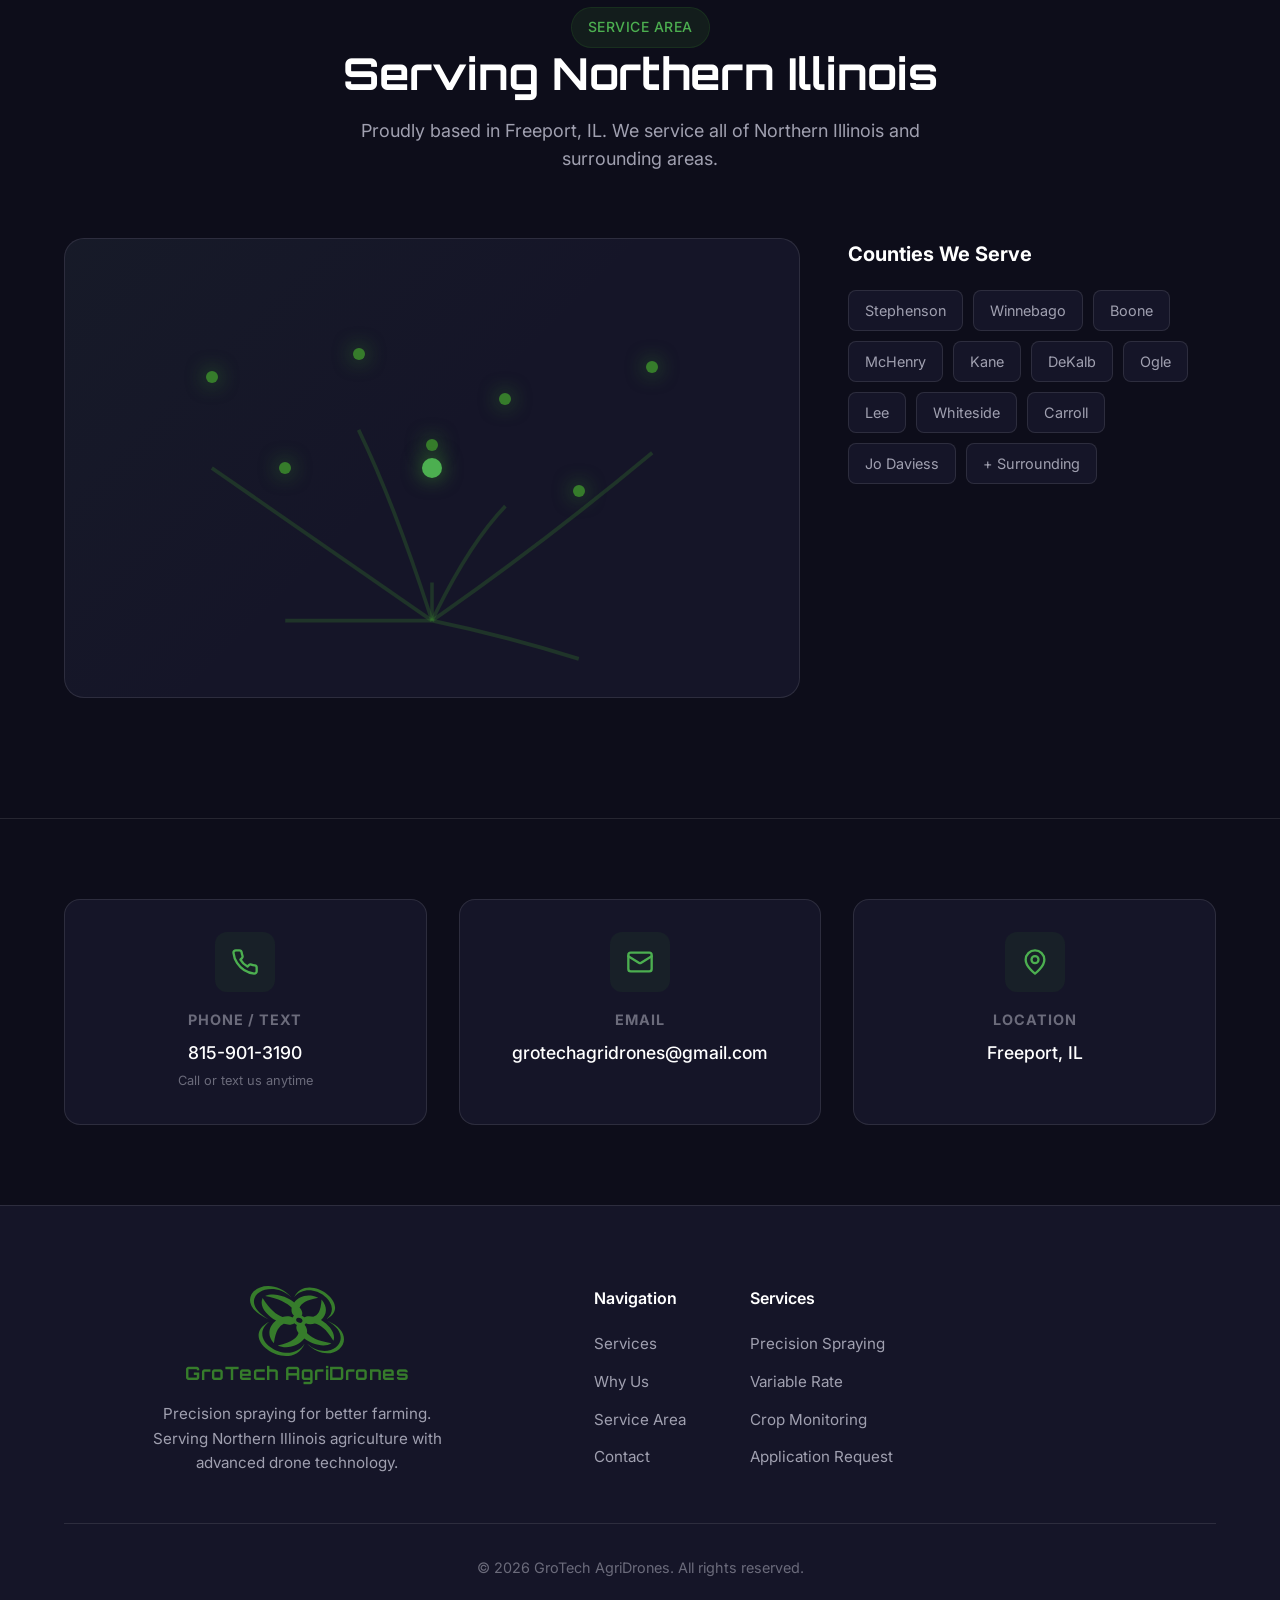
==== commit 1b7070a1: "Update: Application Request form, dashboard features, and bug fixes - Fixed application ID generatio" ====
--- a/index.html
+++ b/index.html
@@ -46,8 +46,8 @@
             </h1>
             <p class="hero-subtitle">Advanced drone technology delivering precise pesticide application for row crops across Northern Illinois. Reduce costs, save time, and protect your yield.</p>
             <div class="hero-actions">
-                <a href="#apply" class="btn btn-primary">
-                    <span>Request Quote</span>
+                <a href="application.html" class="btn btn-primary">
+                    <span>Application Request</span>
                     <svg xmlns="http://www.w3.org/2000/svg" width="20" height="20" viewBox="0 0 24 24" fill="none" stroke="currentColor" stroke-width="2" stroke-linecap="round" stroke-linejoin="round"><path d="M5 12h14"/><path d="m12 5 7 7-7 7"/></svg>
                 </a>
                 <a href="#services" class="btn btn-secondary">Learn More</a>
--- a/styles.css
+++ b/styles.css
@@ -1920,4 +1920,94 @@
     .application-sidebar {
         flex-direction: column;
     }
-}
+    
+    .field-info-section {
+        padding: 16px;
+    }
+    
+    .field-group {
+        padding: 16px;
+    }
+    
+    .field-group-header {
+        flex-direction: column;
+        align-items: flex-start;
+        gap: 8px;
+    }
+    
+    .add-field-btn {
+        width: 100%;
+    }
+    
+    .success-content {
+        padding: 32px 24px;
+        margin: 16px;
+    }
+    
+    .modal-content {
+        width: calc(100% - 24px);
+        margin: 12px;
+    }
+    
+    .map-modal-content {
+        max-height: calc(100vh - 24px);
+    }
+    
+    #map {
+        min-height: 300px;
+    }
+    
+    .map-modal-footer {
+        flex-direction: column;
+    }
+    
+    .map-modal-footer .btn {
+        width: 100%;
+    }
+}
+
+@media (max-width: 480px) {
+    .application-hero-content h1 {
+        font-size: 1.5rem;
+    }
+    
+    .application-form {
+        padding: 16px;
+    }
+    
+    .sidebar-card {
+        min-width: 100%;
+    }
+    
+    .sidebar-card h3 {
+        font-size: 0.9rem;
+    }
+    
+    .sidebar-card .benefits-list li {
+        font-size: 0.85rem;
+    }
+    
+    .chemical-selector {
+        flex-direction: column;
+    }
+    
+    .chemical-input-wrapper {
+        width: 100%;
+    }
+    
+    .selected-chemicals {
+        flex-wrap: wrap;
+    }
+    
+    .chemical-tag {
+        font-size: 0.75rem;
+    }
+    
+    .custom-chemical-input {
+        flex-direction: column;
+    }
+    
+    .custom-chemical-input .custom-chem-field {
+        width: 100%;
+    }
+}
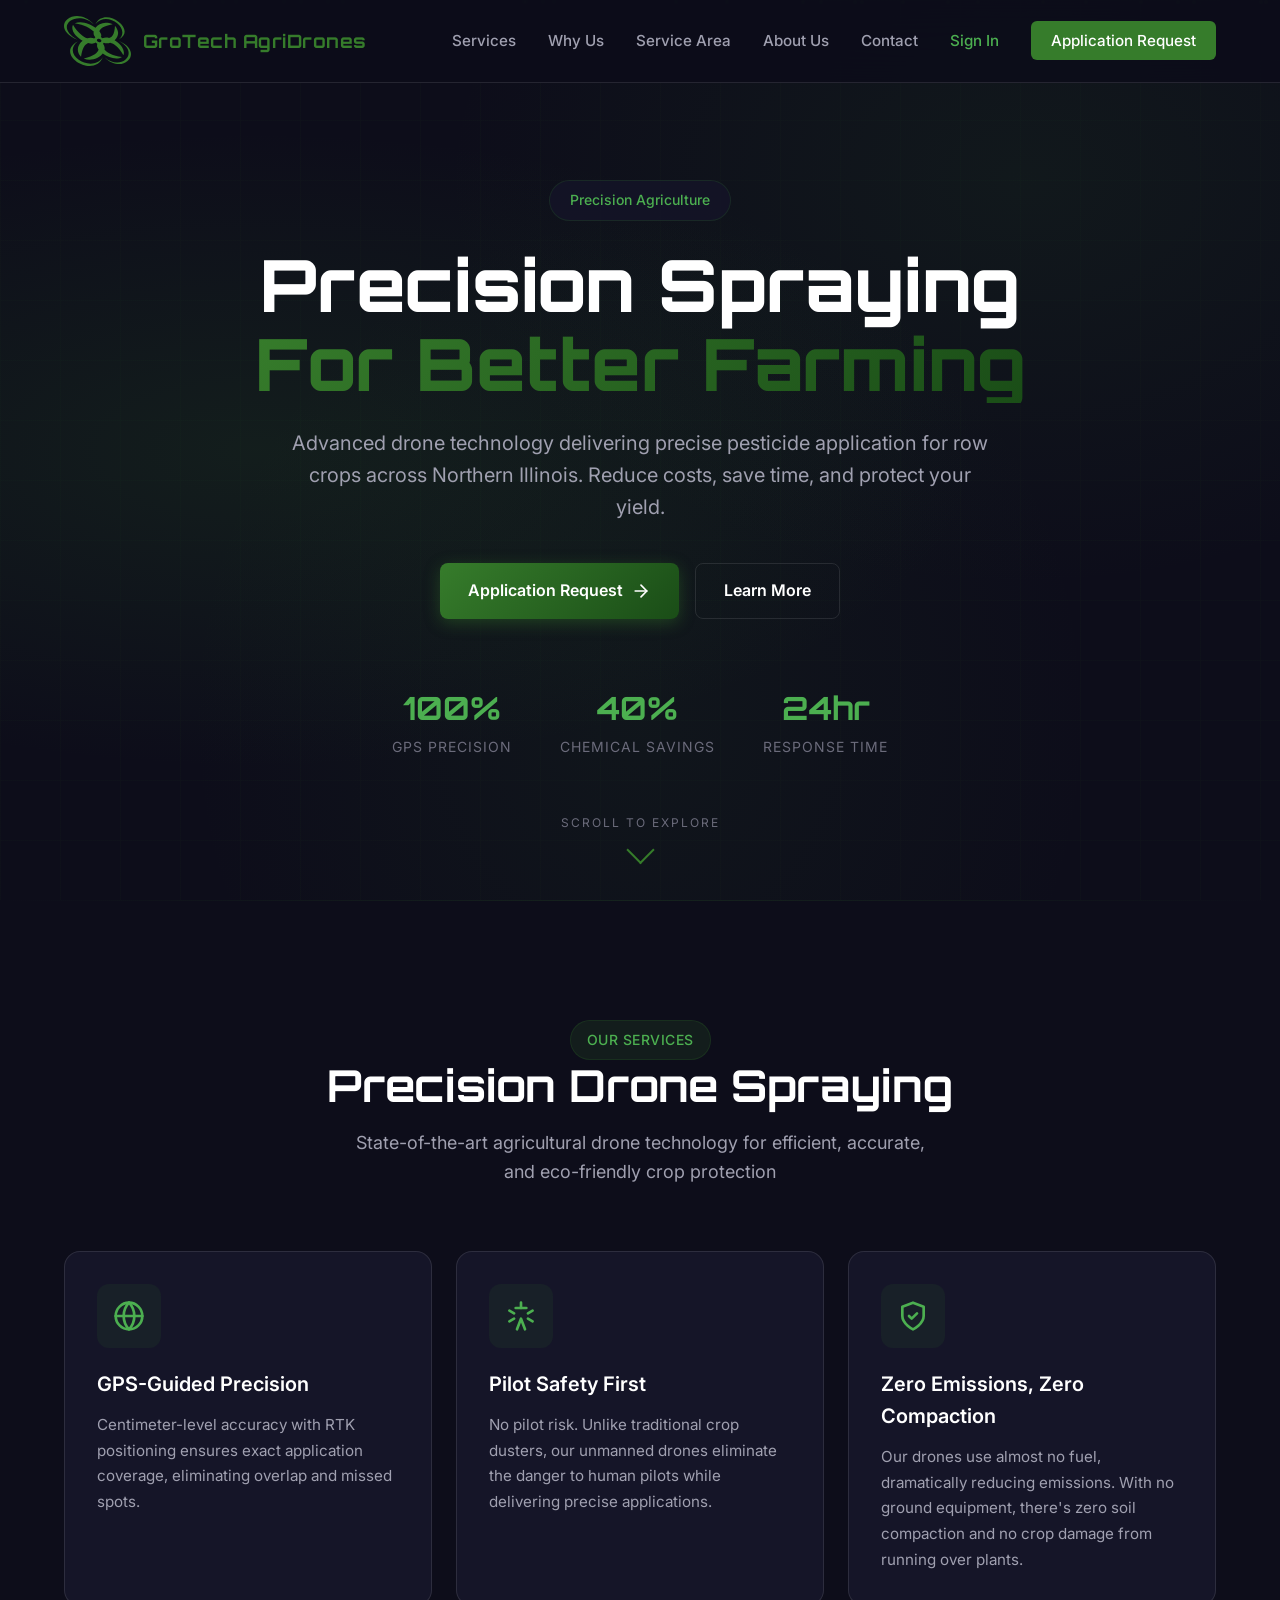
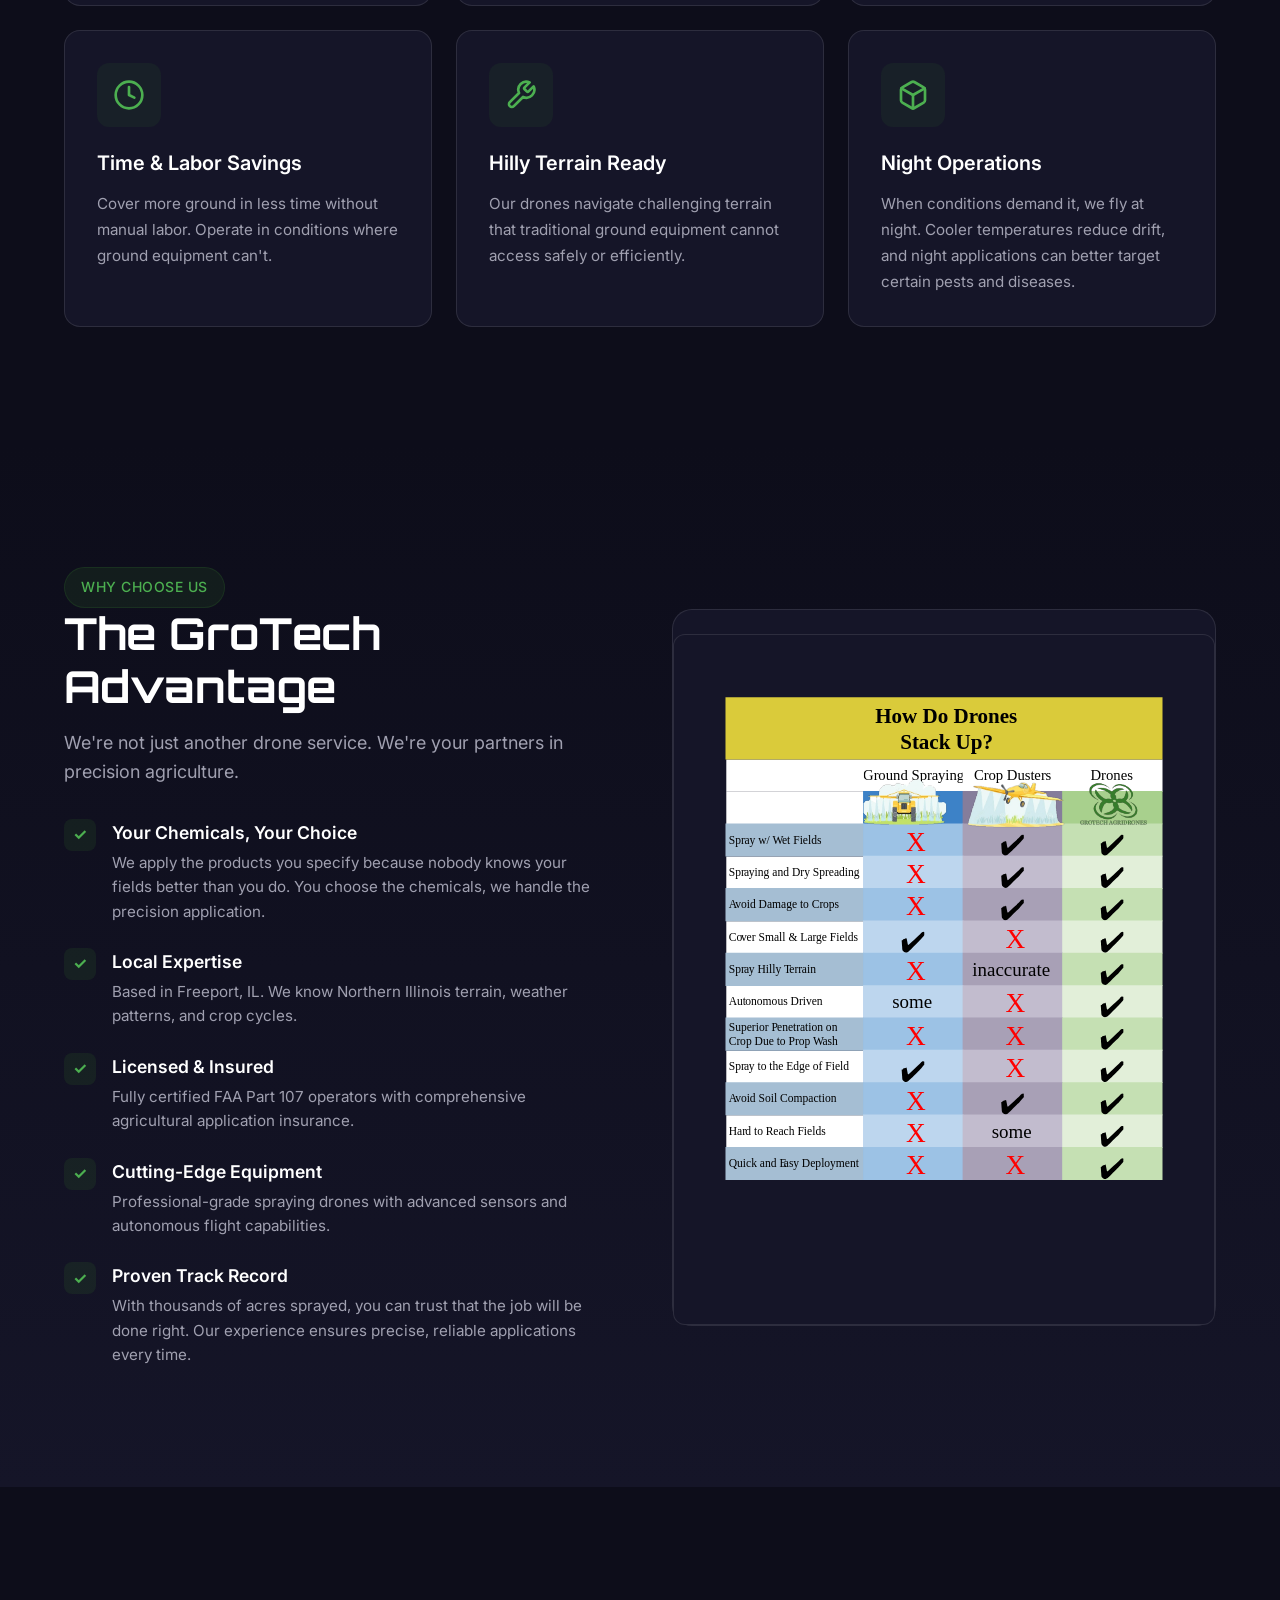
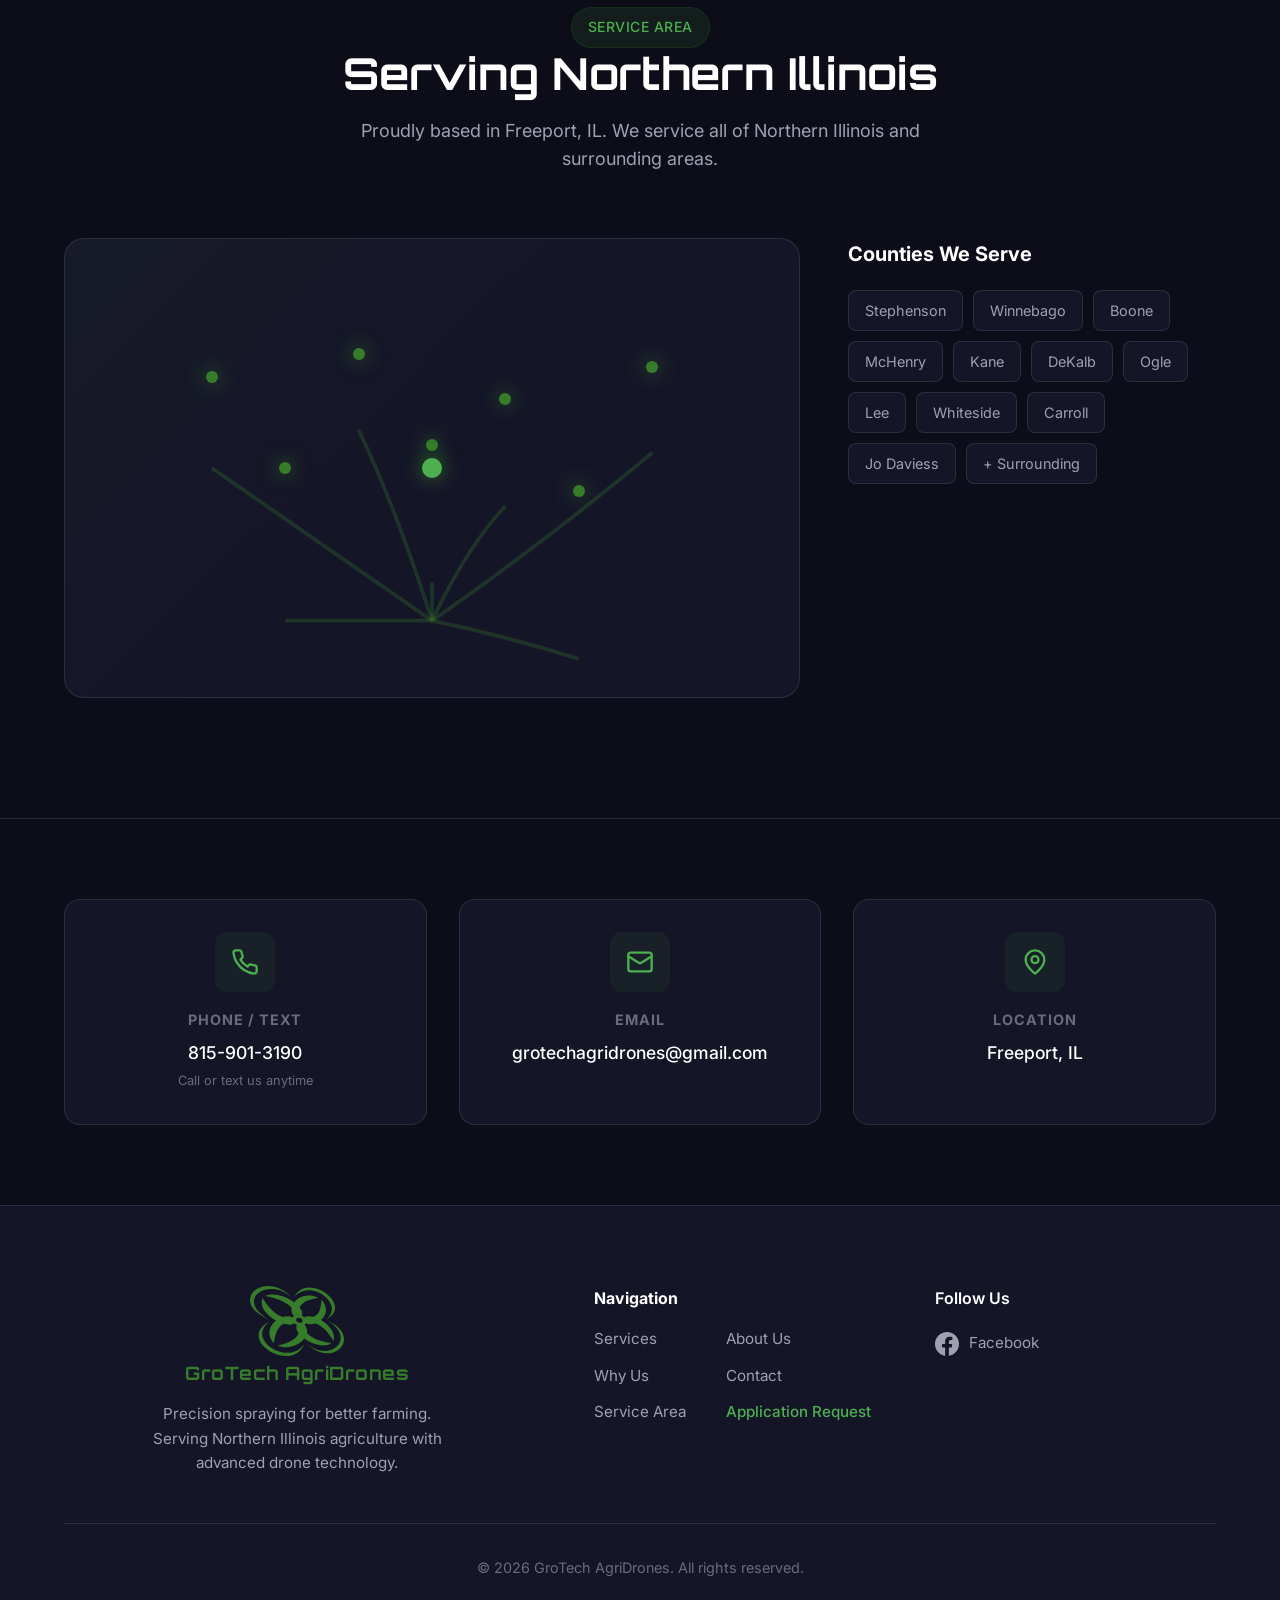
==== commit 1dd1a157: "Fix Edit Jobs Modal chemical dropdown and crop type formatting" ====
--- a/index.html
+++ b/index.html
@@ -275,23 +275,31 @@
                     <p>Precision spraying for better farming. Serving Northern Illinois agriculture with advanced drone technology.</p>
                 </div>
                 <div class="footer-links">
-                    <div class="footer-column">
+                    <div class="footer-nav-split">
                         <h4>Navigation</h4>
-                        <ul>
-                            <li><a href="#services">Services</a></li>
-                            <li><a href="#why-us">Why Us</a></li>
-                            <li><a href="#service-area">Service Area</a></li>
-                            <li><a href="#contact">Contact</a></li>
-                        </ul>
-                    </div>
-                    <div class="footer-column">
-                        <h4>Services</h4>
-                        <ul>
-                            <li><a href="#services">Precision Spraying</a></li>
-                            <li><a href="#services">Variable Rate</a></li>
-                            <li><a href="#services">Crop Monitoring</a></li>
-                            <li><a href="application.html">Application Request</a></li>
-                        </ul>
+                        <div class="footer-nav-cols">
+                            <div class="footer-nav-col">
+                                <a href="#services">Services</a>
+                                <a href="#why-us">Why Us</a>
+                                <a href="#service-area">Service Area</a>
+                            </div>
+                            <div class="footer-nav-col">
+                                <a href="about.html">About Us</a>
+                                <a href="#contact">Contact</a>
+                                <a href="application.html" class="green">Application Request</a>
+                            </div>
+                        </div>
+                    </div>
+                    <div class="footer-social">
+                        <h4>Follow Us</h4>
+                        <div class="footer-social-links">
+                            <a href="https://www.facebook.com/people/GroTech-AgriDrones/61565450122314/" target="_blank" rel="noopener noreferrer" class="social-icon">
+                                <svg xmlns="http://www.w3.org/2000/svg" width="24" height="24" viewBox="0 0 24 24" fill="currentColor">
+                                    <path d="M24 12.073c0-6.627-5.373-12-12-12s-12 5.373-12 12c0 5.99 4.388 10.954 10.125 11.854v-8.385H7.078v-3.47h3.047V9.43c0-3.007 1.792-4.669 4.533-4.669 1.312 0 2.686.235 2.686.235v2.953H15.83c-1.491 0-1.956.925-1.956 1.874v2.25h3.328l-.532 3.47h-2.796v8.385C19.612 23.027 24 18.062 24 12.073z"/>
+                                </svg>
+                                Facebook
+                            </a>
+                        </div>
                     </div>
                 </div>
             </div>
--- a/styles.css
+++ b/styles.css
@@ -941,14 +941,98 @@
     gap: 12px;
 }
 
-.footer-column a {
+.footer-nav-split {
+    display: flex;
+    flex-direction: column;
+}
+
+.footer-nav-split h4 {
+    margin-bottom: 16px;
+}
+
+.footer-nav-split .footer-nav-cols {
+    display: flex;
+    gap: 40px;
+}
+
+.footer-nav-col {
+    display: flex;
+    flex-direction: column;
+    gap: 12px;
+}
+
+.footer-nav-col a {
     color: var(--text-secondary);
     font-size: 0.95rem;
     transition: color 0.3s ease;
 }
 
+.footer-nav-col a:hover {
+    color: var(--primary-light);
+}
+
+.footer-nav-col a.green {
+    color: var(--primary-light);
+    font-weight: 500;
+}
+
+.footer-nav-col a.green:hover {
+    color: var(--primary);
+}
+
+.footer-column a {
+    color: var(--text-secondary);
+    font-size: 0.95rem;
+    transition: color 0.3s ease;
+}
+
 .footer-column a:hover {
     color: var(--primary-light);
+}
+
+.footer-column a.green {
+    color: var(--primary-light);
+    font-weight: 500;
+}
+
+.footer-column a.green:hover {
+    color: var(--primary);
+}
+
+.footer-social {
+    display: flex;
+    flex-direction: column;
+}
+
+.footer-social h4 {
+    font-size: 1rem;
+    font-weight: 600;
+    margin-bottom: 20px;
+    color: var(--text-primary);
+}
+
+.footer-social-links {
+    display: flex;
+    flex-direction: column;
+    gap: 12px;
+}
+
+.social-icon {
+    display: inline-flex;
+    align-items: center;
+    gap: 10px;
+    color: var(--text-secondary);
+    font-size: 0.95rem;
+    transition: color 0.3s ease;
+}
+
+.social-icon:hover {
+    color: var(--primary-light);
+}
+
+.social-icon svg {
+    width: 24px;
+    height: 24px;
 }
 
 .footer-bottom {
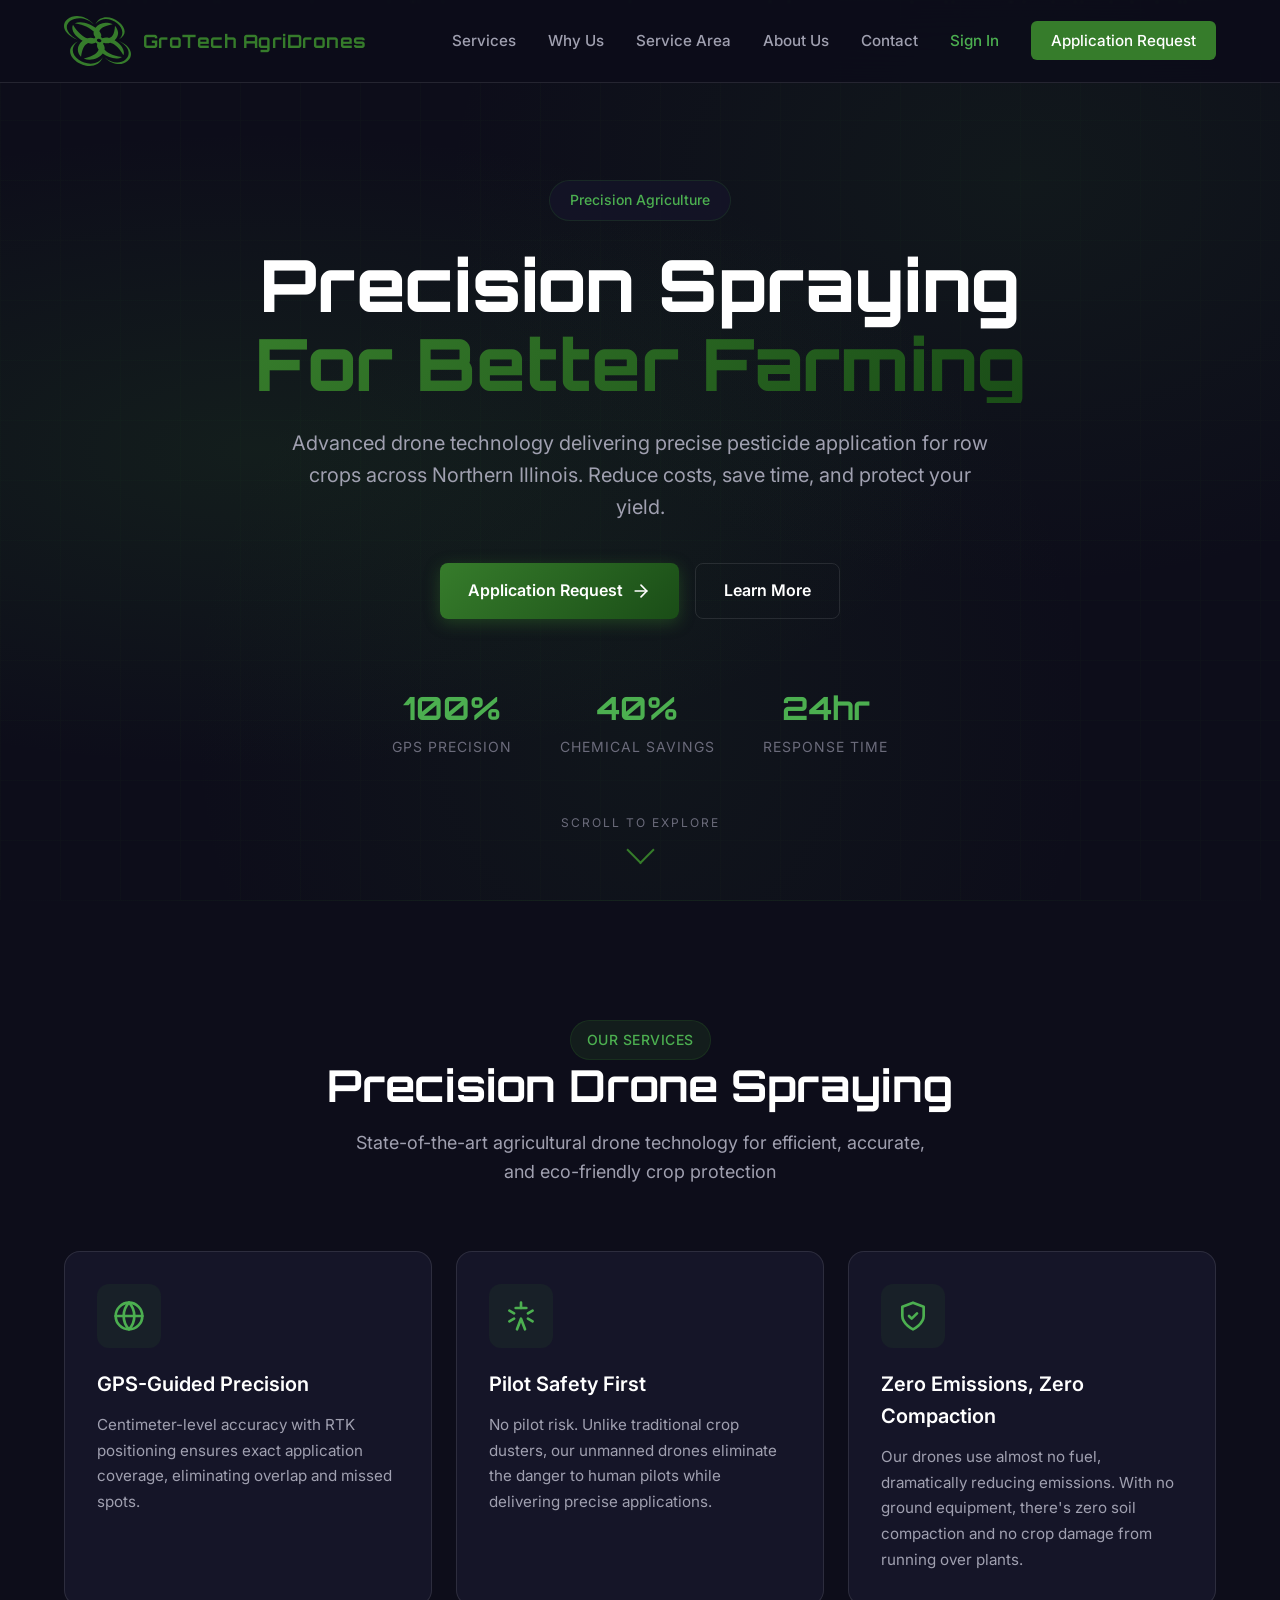
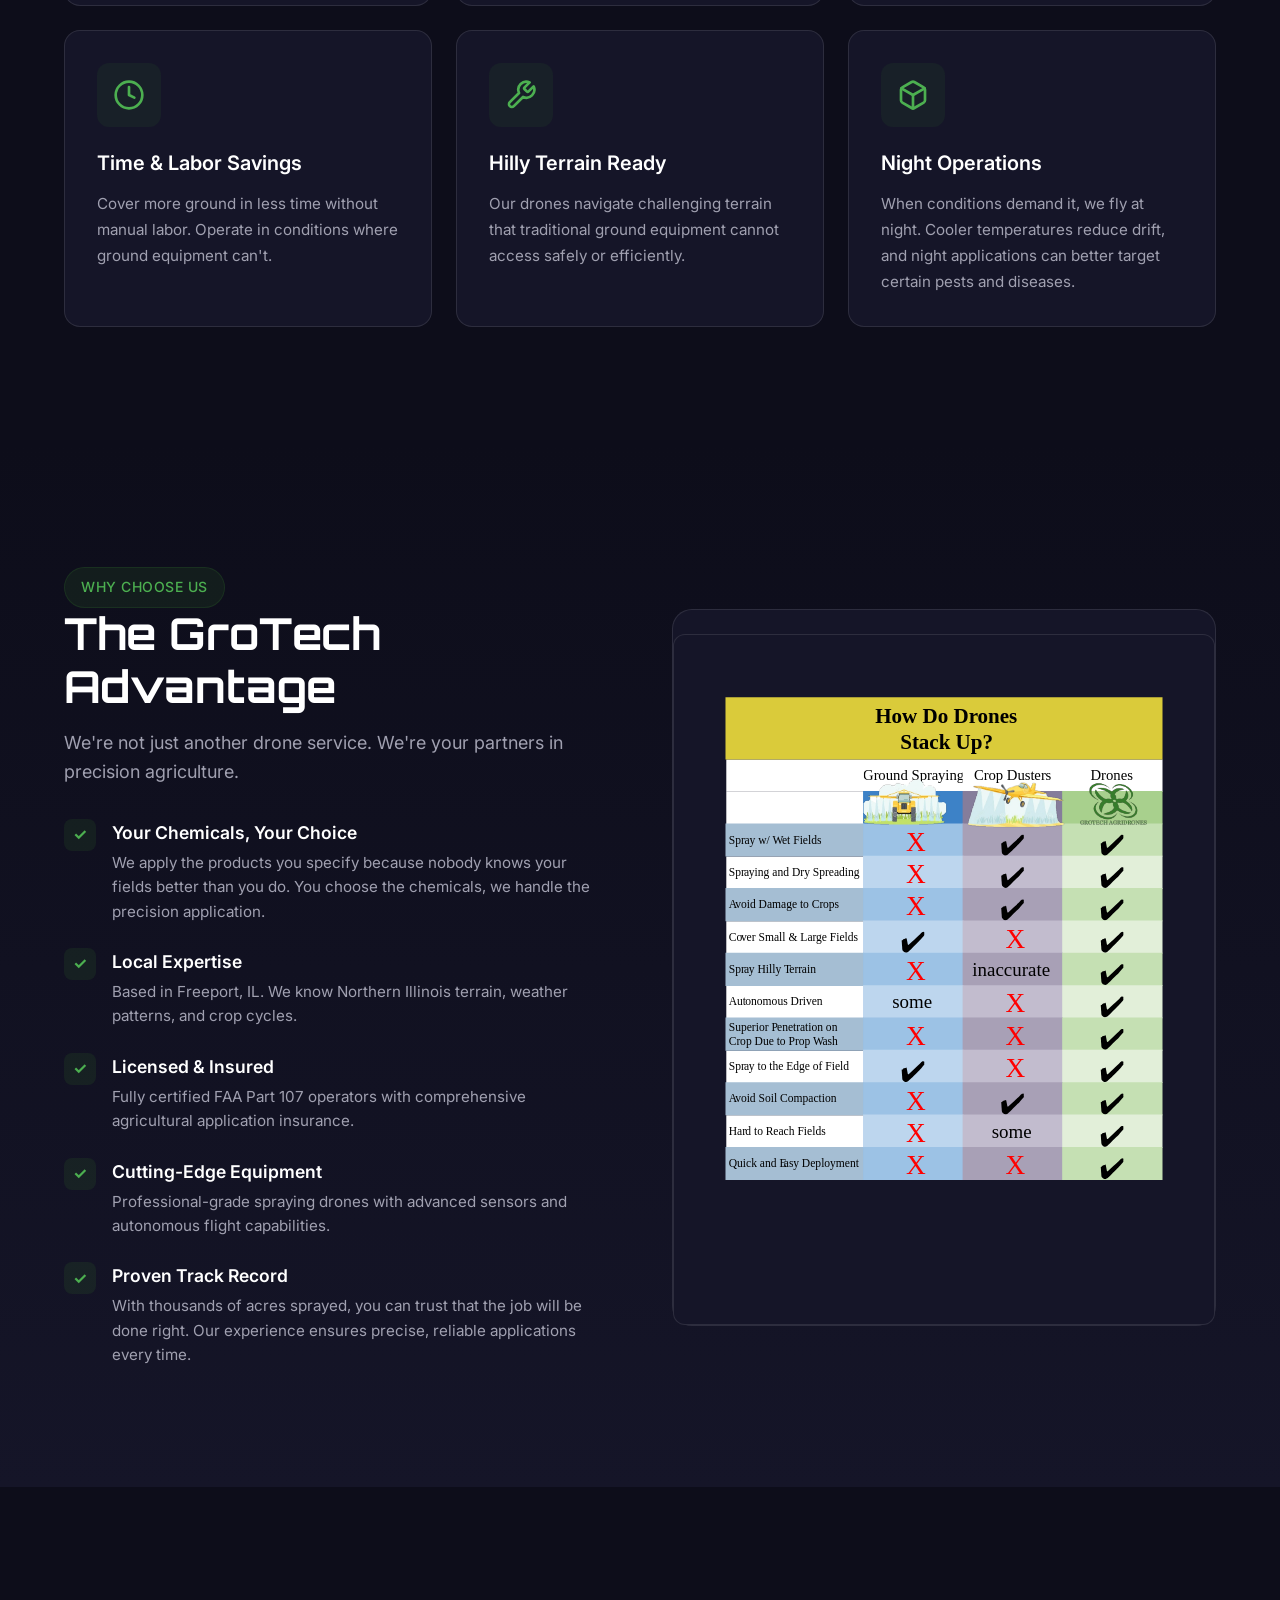
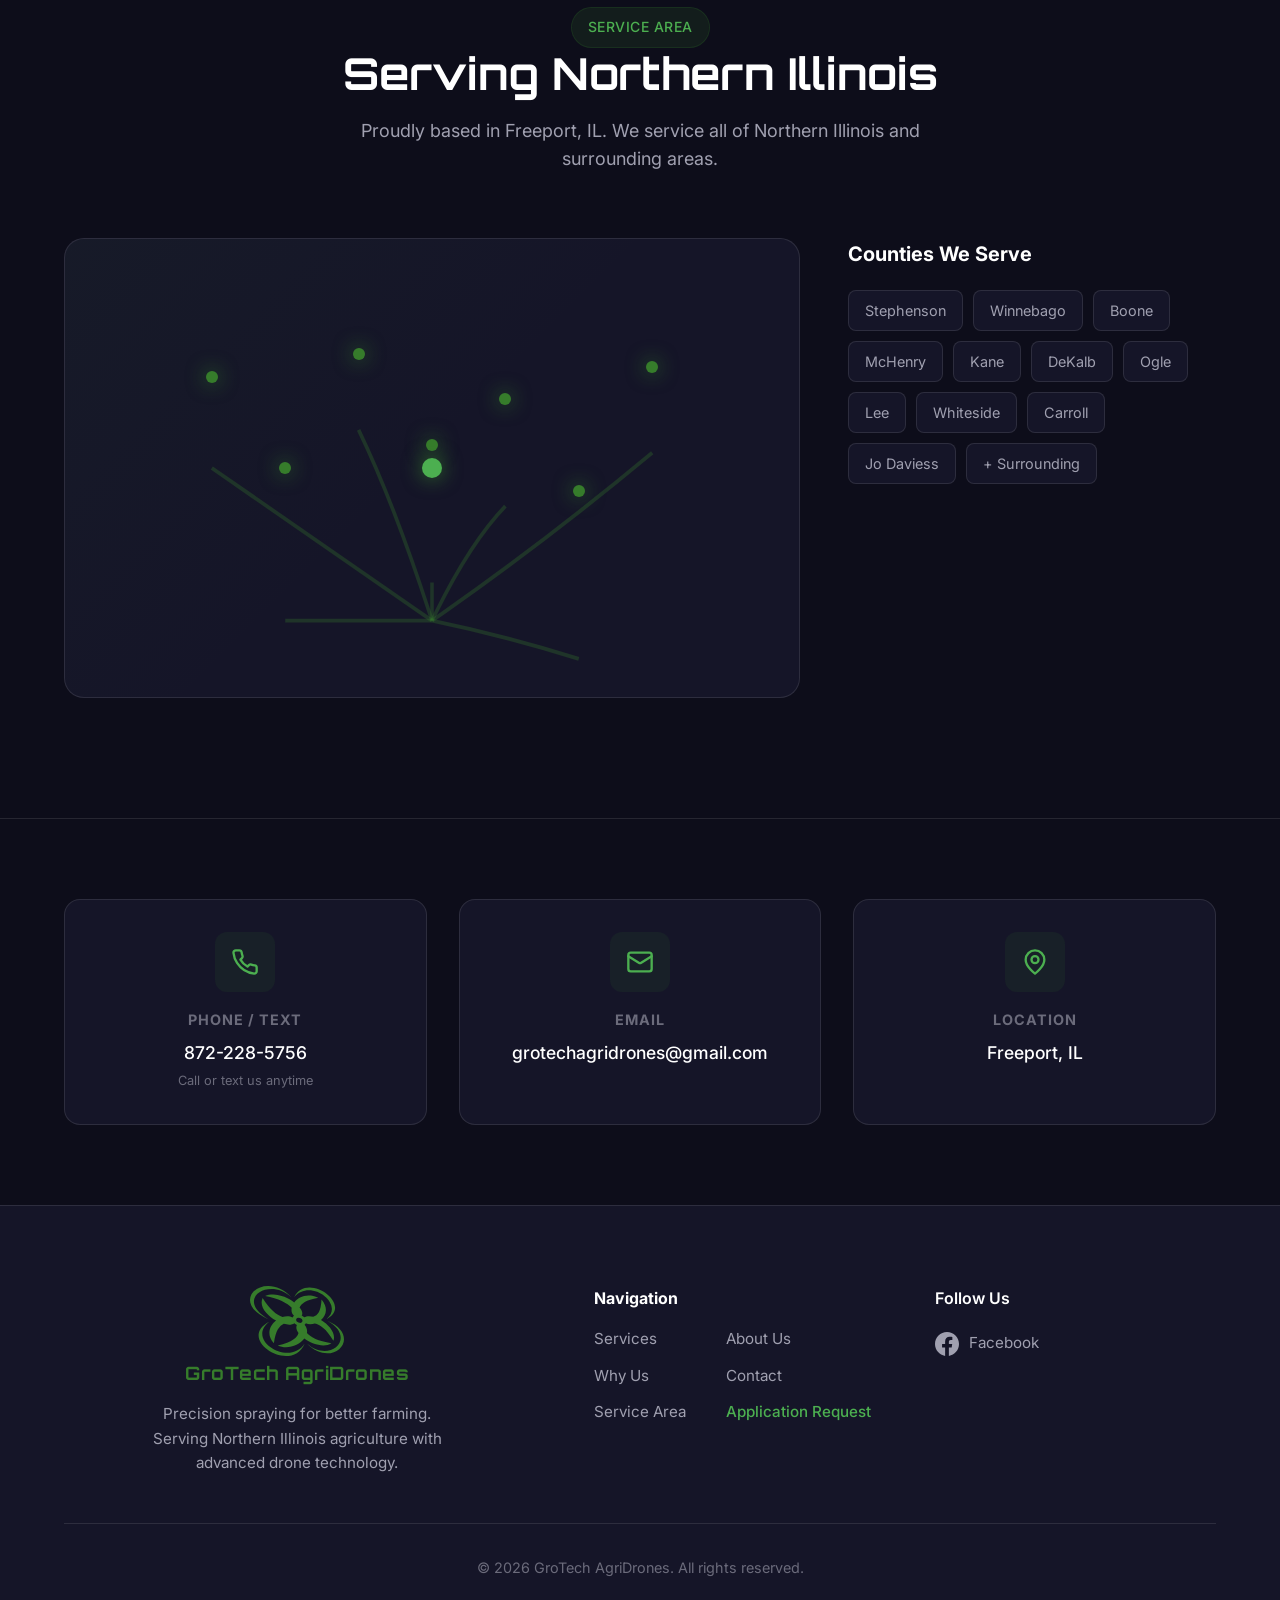
==== commit 6b213ccd: "Update phone number to 872-228-5756" ====
--- a/index.html
+++ b/index.html
@@ -243,7 +243,7 @@
                         <svg xmlns="http://www.w3.org/2000/svg" width="28" height="28" viewBox="0 0 24 24" fill="none" stroke="currentColor" stroke-width="2" stroke-linecap="round" stroke-linejoin="round"><path d="M22 16.92v3a2 2 0 0 1-2.18 2 19.79 19.79 0 0 1-8.63-3.07 19.5 19.5 0 0 1-6-6 19.79 19.79 0 0 1-3.07-8.67A2 2 0 0 1 4.11 2h3a2 2 0 0 1 2 1.72 12.84 12.84 0 0 0 .7 2.81 2 2 0 0 1-.45 2.11L8.09 9.91a16 16 0 0 0 6 6l1.27-1.27a2 2 0 0 1 2.11-.45 12.84 12.84 0 0 0 2.81.7A2 2 0 0 1 22 16.92z"/></svg>
                     </div>
                     <h3>Phone / Text</h3>
-                    <a href="tel:8159013190">815-901-3190</a>
+                    <a href="tel:8722285756">872-228-5756</a>
                     <span class="contact-note">Call or text us anytime</span>
                 </div>
                 <div class="contact-card">
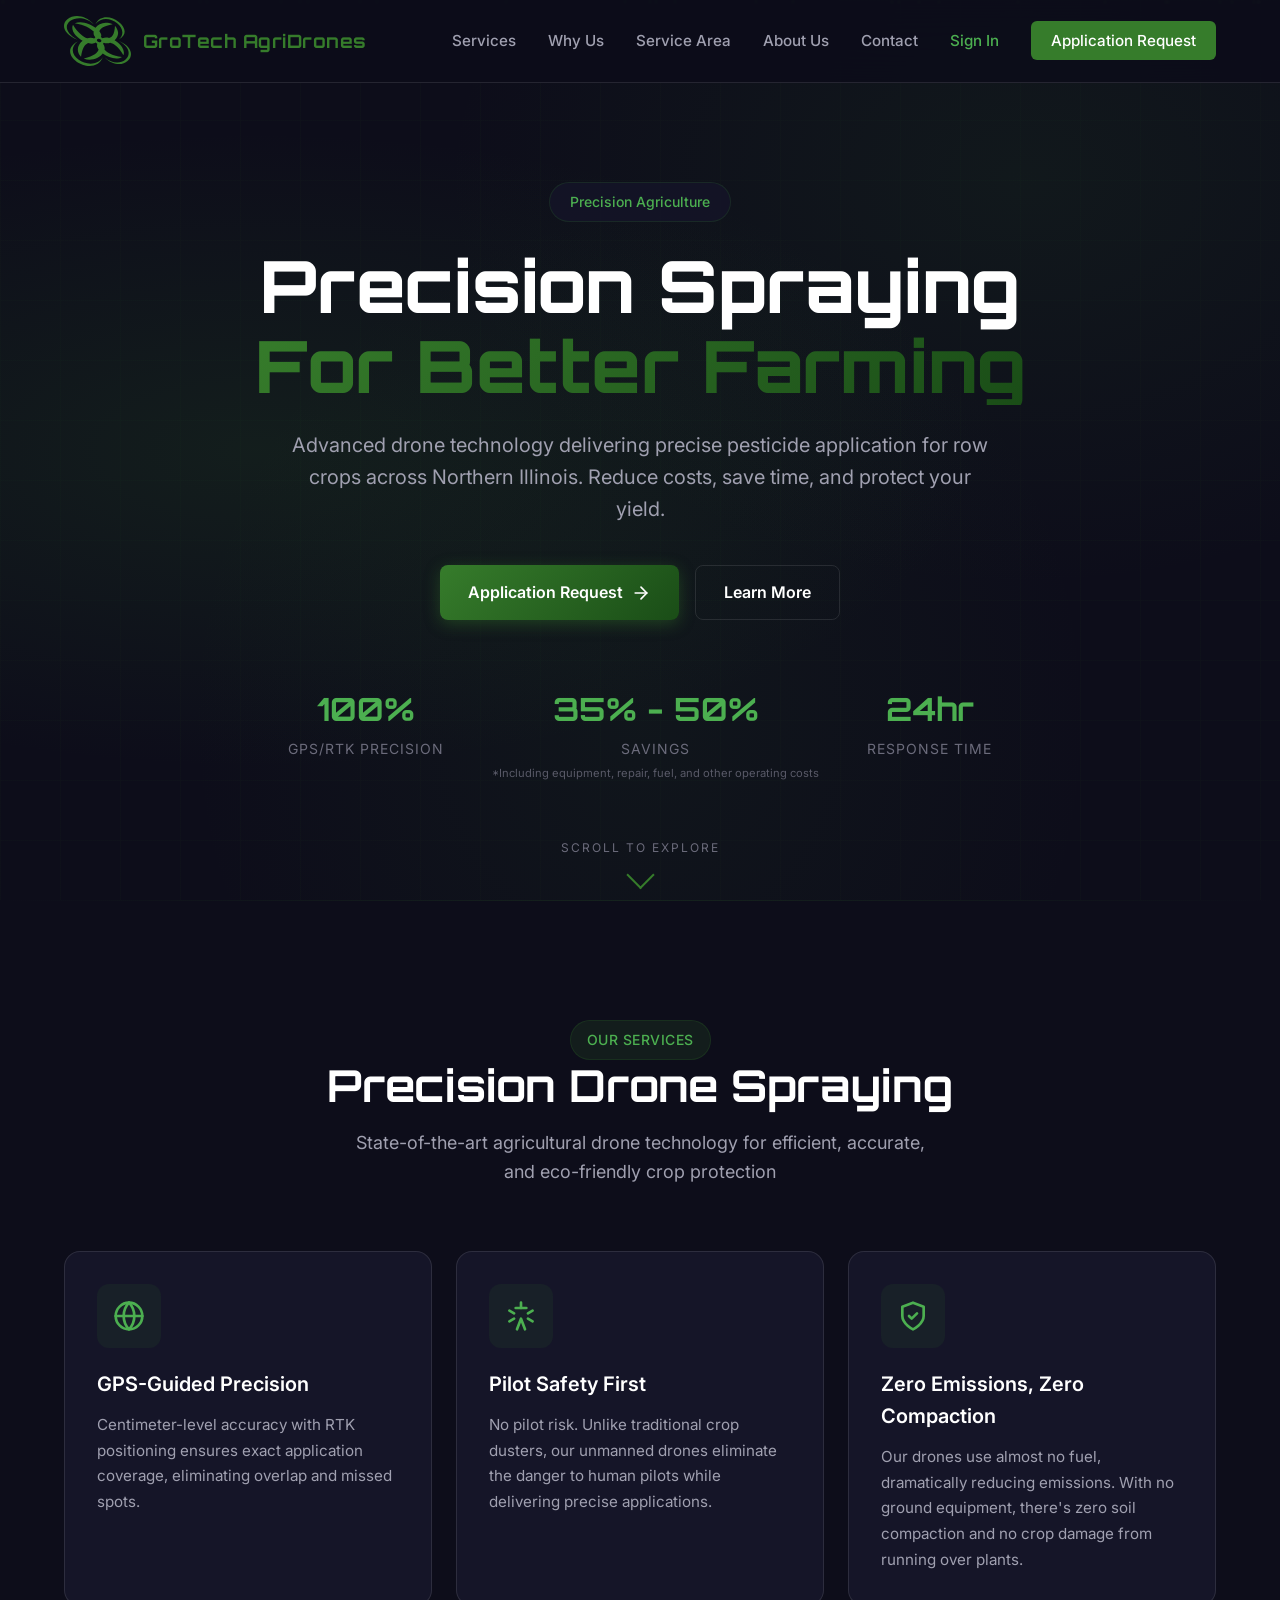
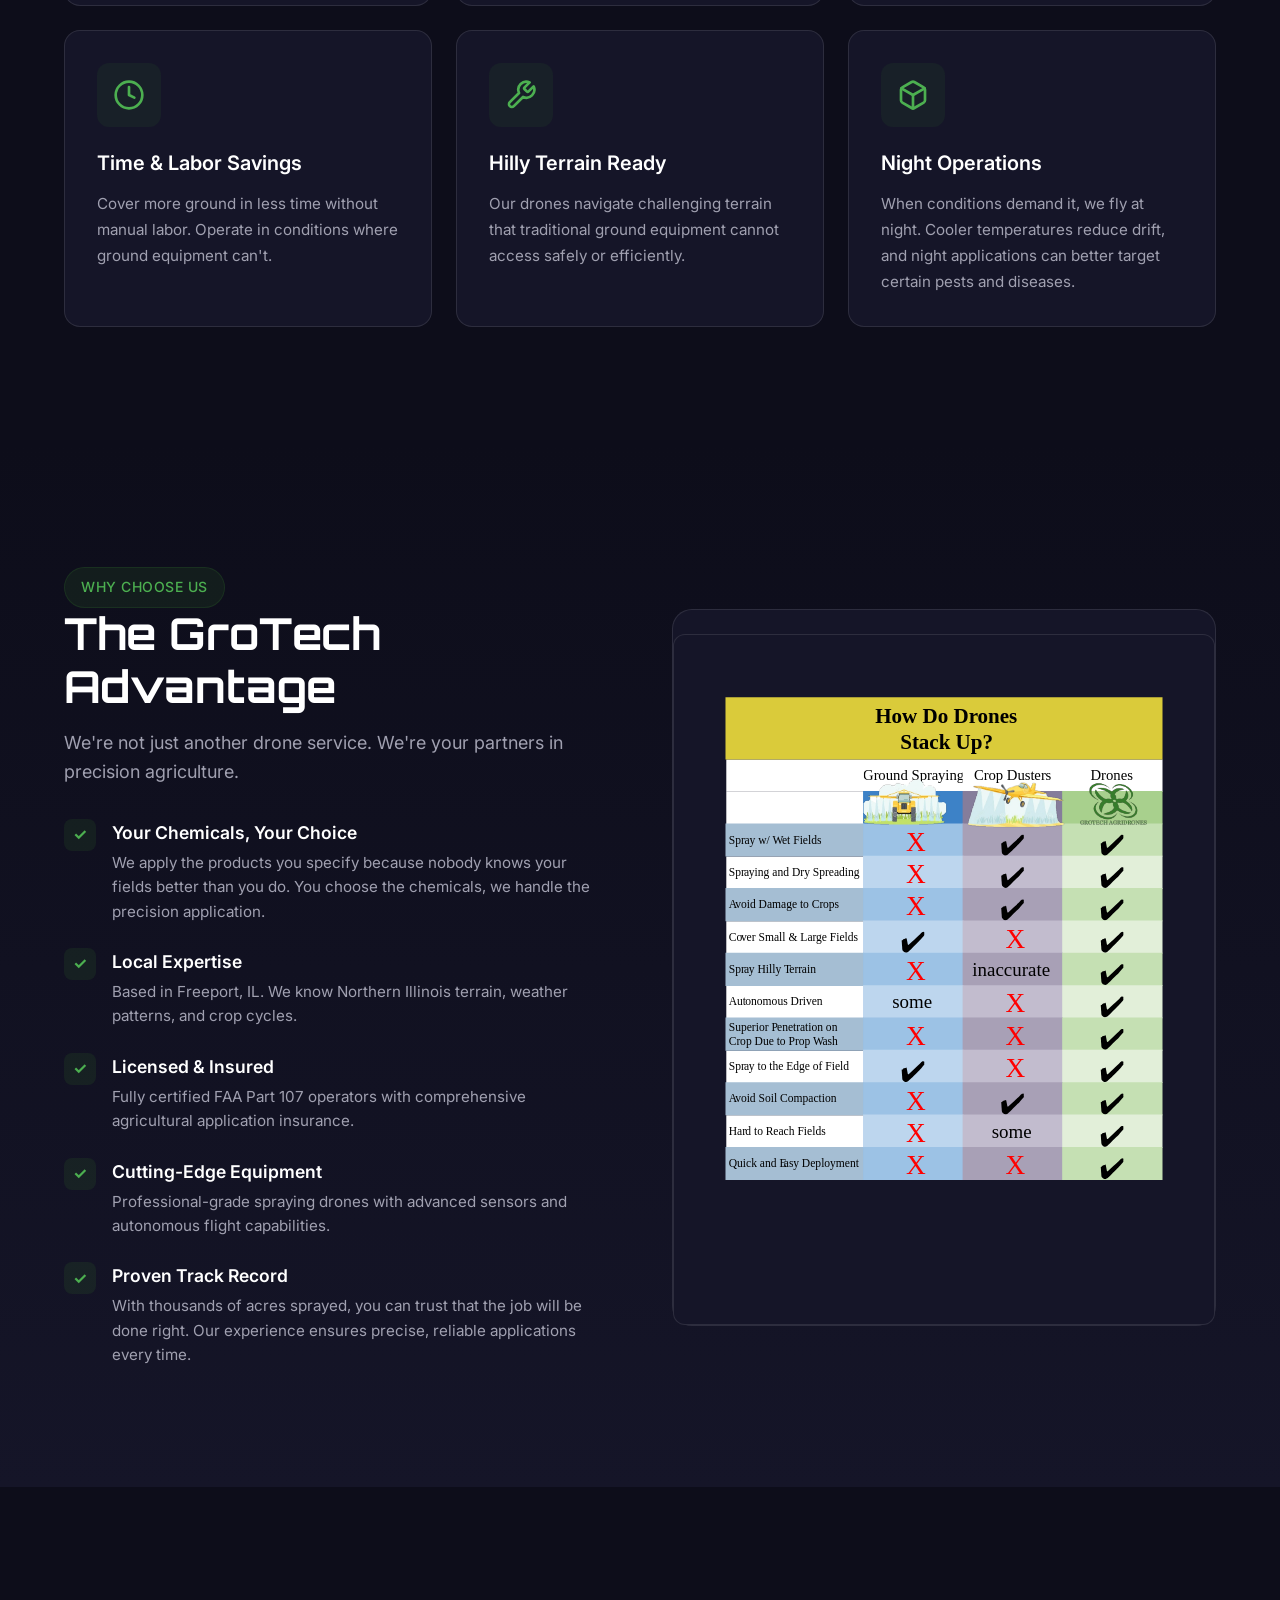
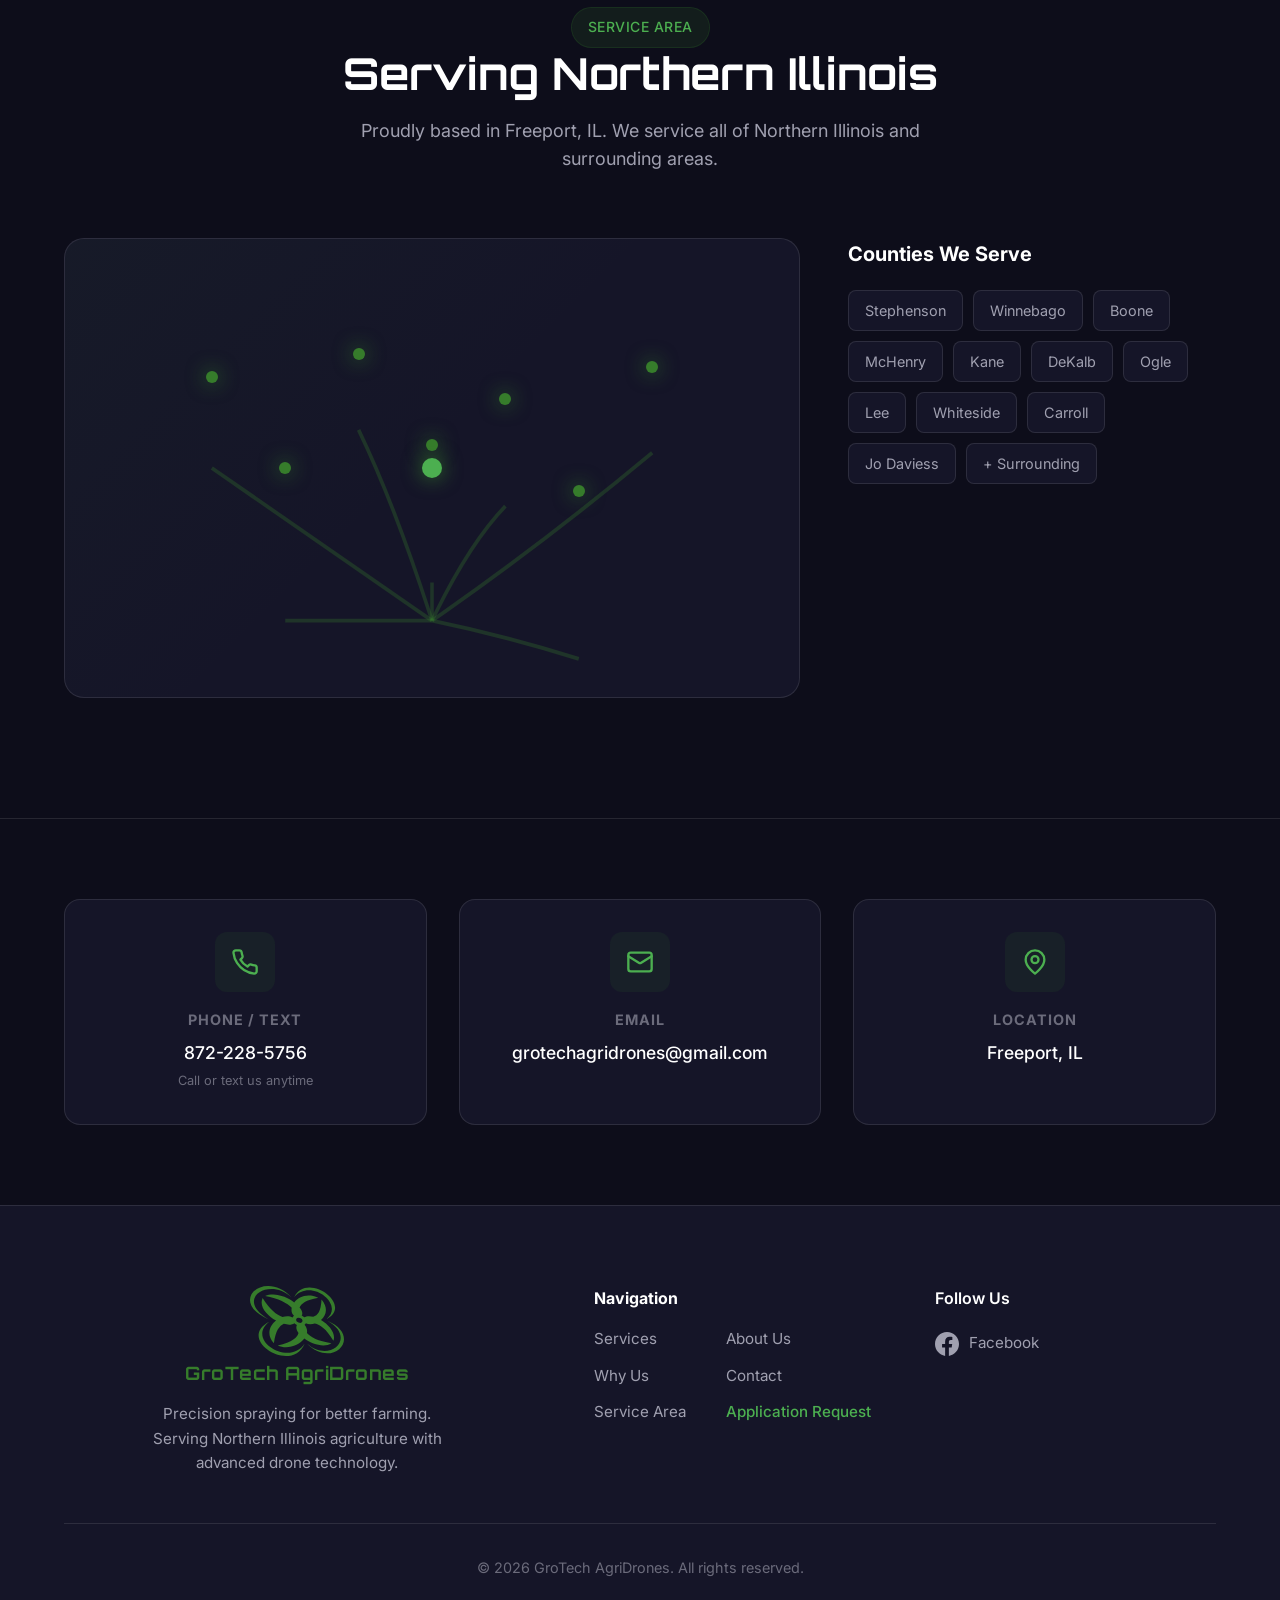
==== commit 80997397: "Update landing page: GPS/RTK precision, savings stat, phone number, and about page experience" ====
--- a/index.html
+++ b/index.html
@@ -55,11 +55,12 @@
             <div class="hero-stats">
                 <div class="stat">
                     <span class="stat-value">100%</span>
-                    <span class="stat-label">GPS Precision</span>
+                    <span class="stat-label">GPS/RTK Precision</span>
                 </div>
                 <div class="stat">
-                    <span class="stat-value">40%</span>
-                    <span class="stat-label">Chemical Savings</span>
+                    <span class="stat-value">35% - 50%</span>
+                    <span class="stat-label">Savings</span>
+                    <div class="stats-footnote">*Including equipment, repair, fuel, and other operating costs</div>
                 </div>
                 <div class="stat">
                     <span class="stat-value">24hr</span>
--- a/styles.css
+++ b/styles.css
@@ -253,7 +253,7 @@
     display: flex;
     align-items: center;
     justify-content: center;
-    padding: 120px 24px 80px;
+    padding: 145px 24px 80px;
     overflow: hidden;
 }
 
@@ -399,9 +399,17 @@
     letter-spacing: 1px;
 }
 
+.stats-footnote {
+    font-size: 0.7rem;
+    color: var(--text-muted);
+    margin-top: 4px;
+    text-align: center;
+    opacity: 0.8;
+}
+
 .scroll-indicator {
     position: absolute;
-    bottom: 40px;
+    bottom: 15px;
     left: 50%;
     transform: translateX(-50%);
     display: flex;
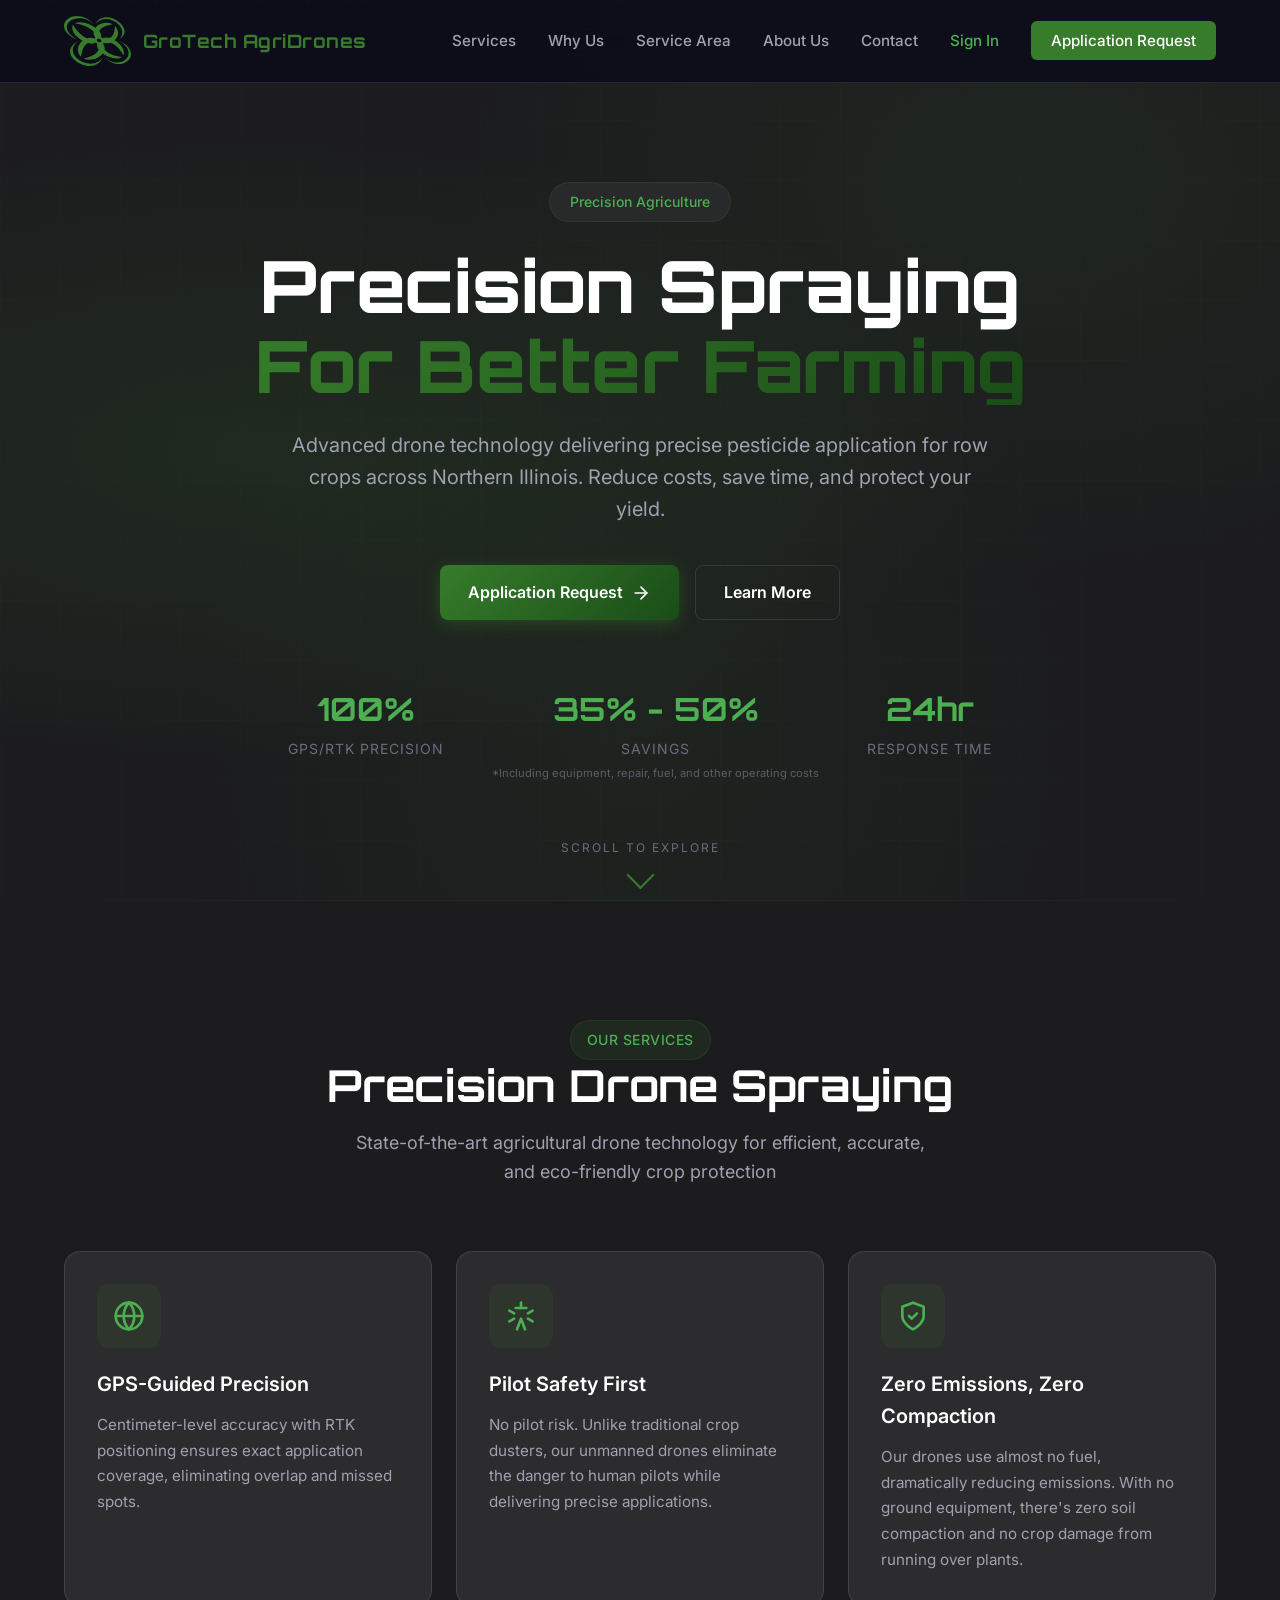
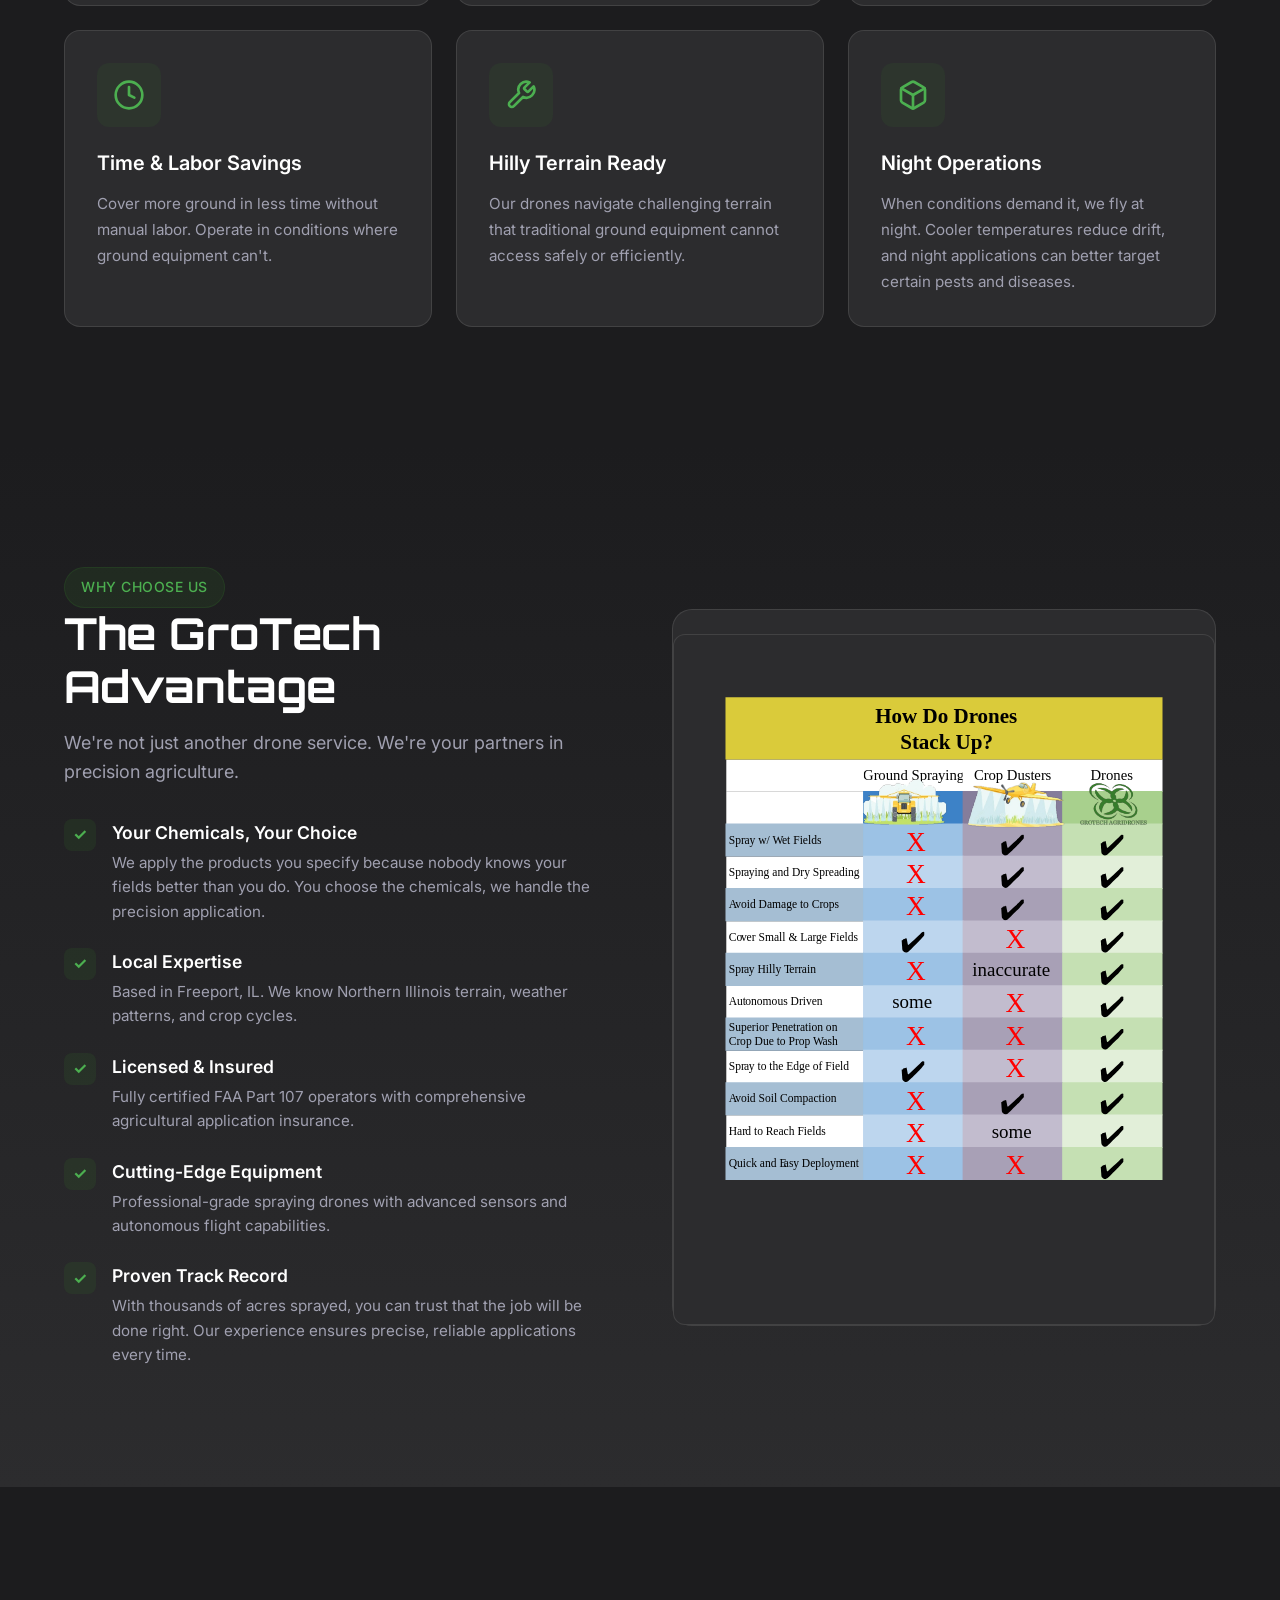
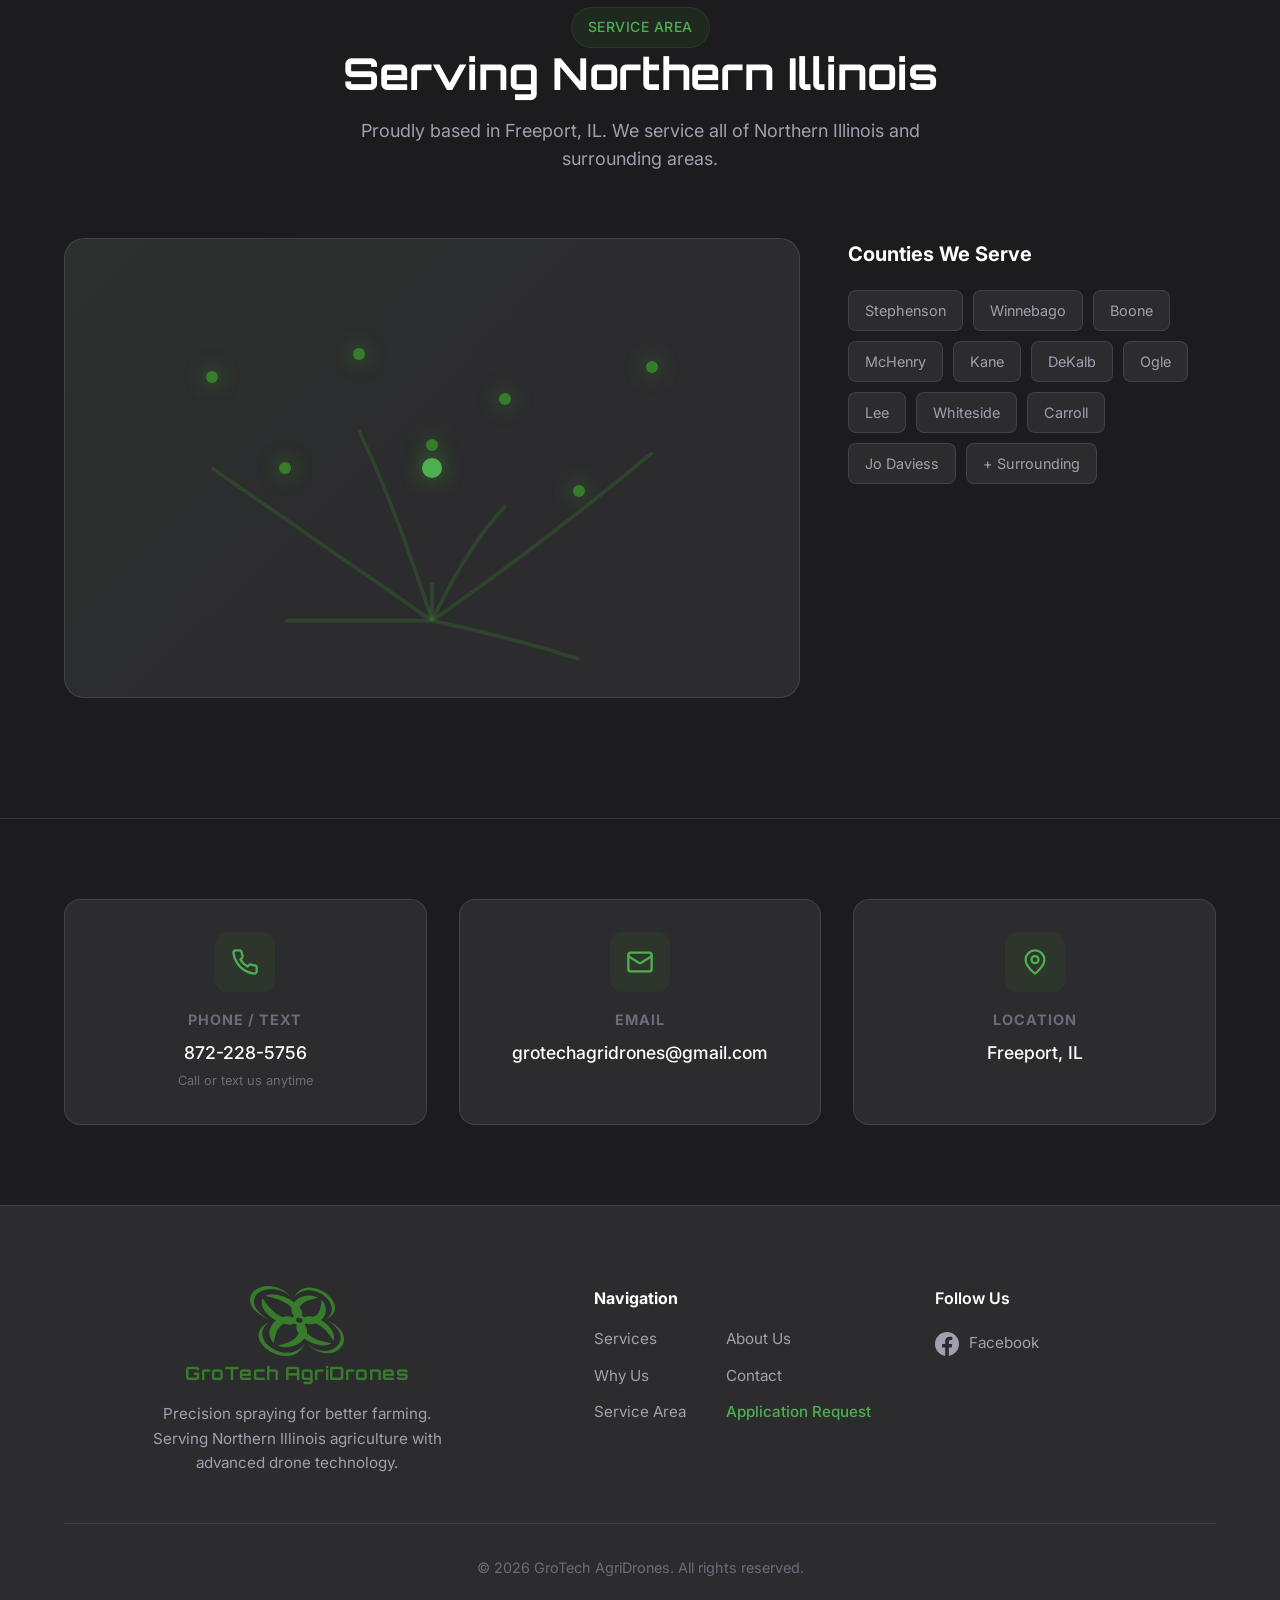
==== commit ab135909: "Update website files" ====
--- a/index.html
+++ b/index.html
@@ -1,324 +1,324 @@
-<!DOCTYPE html>
-<html lang="en">
-<head>
-    <meta charset="UTF-8">
-    <meta name="viewport" content="width=device-width, initial-scale=1.0">
-    <title>GroTech AgriDrones | Precision Spraying for Better Farming</title>
-    <link rel="stylesheet" href="styles.css">
-    <link rel="preconnect" href="https://fonts.googleapis.com">
-    <link rel="preconnect" href="https://fonts.gstatic.com" crossorigin>
-    <link href="https://fonts.googleapis.com/css2?family=Inter:wght@300;400;500;600;700;800&family=Orbitron:wght@400;500;600;700&display=swap" rel="stylesheet">
-</head>
-<body>
-    <nav class="navbar">
-        <div class="nav-container">
-            <a href="index.html" class="logo">
-                <img src="logo.svg" alt="GroTech AgriDrones Logo" class="logo-img">
-                <span class="logo-text">GroTech AgriDrones</span>
-            </a>
-            <ul class="nav-links">
-                <li><a href="#services">Services</a></li>
-                <li><a href="#why-us">Why Us</a></li>
-                <li><a href="#service-area">Service Area</a></li>
-                <li><a href="about.html">About Us</a></li>
-                <li><a href="#contact">Contact</a></li>
-                <li><a href="login.html" class="nav-signin">Sign In</a></li>
-                <li><a href="application.html" class="nav-cta">Application Request</a></li>
-            </ul>
-            <button class="mobile-menu-btn" aria-label="Toggle menu">
-                <span></span>
-                <span></span>
-                <span></span>
-            </button>
-        </div>
-    </nav>
-
-    <section class="hero">
-        <div class="hero-bg">
-            <div class="grid-overlay"></div>
-            <div class="floating-particles" id="particles"></div>
-        </div>
-        <div class="hero-content">
-            <div class="hero-badge">Precision Agriculture</div>
-            <h1 class="hero-title">
-                <span class="title-line">Precision Spraying</span>
-                <span class="title-line accent">For Better Farming</span>
-            </h1>
-            <p class="hero-subtitle">Advanced drone technology delivering precise pesticide application for row crops across Northern Illinois. Reduce costs, save time, and protect your yield.</p>
-            <div class="hero-actions">
-                <a href="application.html" class="btn btn-primary">
-                    <span>Application Request</span>
-                    <svg xmlns="http://www.w3.org/2000/svg" width="20" height="20" viewBox="0 0 24 24" fill="none" stroke="currentColor" stroke-width="2" stroke-linecap="round" stroke-linejoin="round"><path d="M5 12h14"/><path d="m12 5 7 7-7 7"/></svg>
-                </a>
-                <a href="#services" class="btn btn-secondary">Learn More</a>
-            </div>
-            <div class="hero-stats">
-                <div class="stat">
-                    <span class="stat-value">100%</span>
-                    <span class="stat-label">GPS/RTK Precision</span>
-                </div>
-                <div class="stat">
-                    <span class="stat-value">35% - 50%</span>
-                    <span class="stat-label">Savings</span>
-                    <div class="stats-footnote">*Including equipment, repair, fuel, and other operating costs</div>
-                </div>
-                <div class="stat">
-                    <span class="stat-value">24hr</span>
-                    <span class="stat-label">Response Time</span>
-                </div>
-            </div>
-        </div>
-        <div class="scroll-indicator">
-            <span>Scroll to explore</span>
-            <div class="scroll-arrow"></div>
-        </div>
-    </section>
-
-    <section id="services" class="services">
-        <div class="container">
-            <div class="section-header">
-                <span class="section-tag">Our Services</span>
-                <h2 class="section-title">Precision Drone Spraying</h2>
-                <p class="section-subtitle">State-of-the-art agricultural drone technology for efficient, accurate, and eco-friendly crop protection</p>
-            </div>
-            <div class="services-grid">
-                <div class="service-card" data-tilt>
-                    <div class="service-icon">
-                        <svg xmlns="http://www.w3.org/2000/svg" width="32" height="32" viewBox="0 0 24 24" fill="none" stroke="currentColor" stroke-width="2" stroke-linecap="round" stroke-linejoin="round"><circle cx="12" cy="12" r="10"/><path d="M12 2a14.5 14.5 0 0 0 0 20 14.5 14.5 0 0 0 0-20"/><path d="M2 12h20"/></svg>
-                    </div>
-                    <h3>GPS-Guided Precision</h3>
-                    <p>Centimeter-level accuracy with RTK positioning ensures exact application coverage, eliminating overlap and missed spots.</p>
-                </div>
-                <div class="service-card" data-tilt>
-                    <div class="service-icon">
-                        <svg xmlns="http://www.w3.org/2000/svg" width="32" height="32" viewBox="0 0 24 24" fill="none" stroke="currentColor" stroke-width="2" stroke-linecap="round" stroke-linejoin="round"><path d="M12 2v4"/><path d="m6.8 14-3.5 2"/><path d="m20.7 16-3.5-2"/><path d="M6.8 10 3.3 8"/><path d="m20.7 8-3.5 2"/><path d="m9 22 3-8 3 8"/><path d="M8 6h8"/></svg>
-                    </div>
-                    <h3>Pilot Safety First</h3>
-                    <p>No pilot risk. Unlike traditional crop dusters, our unmanned drones eliminate the danger to human pilots while delivering precise applications.</p>
-                </div>
-                <div class="service-card" data-tilt>
-                    <div class="service-icon">
-                        <svg xmlns="http://www.w3.org/2000/svg" width="32" height="32" viewBox="0 0 24 24" fill="none" stroke="currentColor" stroke-width="2" stroke-linecap="round" stroke-linejoin="round"><path d="M12 22s8-4 8-10V5l-8-3-8 3v7c0 6 8 10 8 10z"/><path d="m9 12 2 2 4-4"/></svg>
-                    </div>
-                    <h3>Zero Emissions, Zero Compaction</h3>
-                    <p>Our drones use almost no fuel, dramatically reducing emissions. With no ground equipment, there's zero soil compaction and no crop damage from running over plants.</p>
-                </div>
-                <div class="service-card" data-tilt>
-                    <div class="service-icon">
-                        <svg xmlns="http://www.w3.org/2000/svg" width="32" height="32" viewBox="0 0 24 24" fill="none" stroke="currentColor" stroke-width="2" stroke-linecap="round" stroke-linejoin="round"><circle cx="12" cy="12" r="10"/><polyline points="12 6 12 12 16 14"/></svg>
-                    </div>
-                    <h3>Time & Labor Savings</h3>
-                    <p>Cover more ground in less time without manual labor. Operate in conditions where ground equipment can't.</p>
-                </div>
-                <div class="service-card" data-tilt>
-                    <div class="service-icon">
-                        <svg xmlns="http://www.w3.org/2000/svg" width="32" height="32" viewBox="0 0 24 24" fill="none" stroke="currentColor" stroke-width="2" stroke-linecap="round" stroke-linejoin="round"><path d="M14.7 6.3a1 1 0 0 0 0 1.4l1.6 1.6a1 1 0 0 0 1.4 0l3.77-3.77a6 6 0 0 1-7.94 7.94l-6.91 6.91a2.12 2.12 0 0 1-3-3l6.91-6.91a6 6 0 0 1 7.94-7.94l-3.76 3.76z"/></svg>
-                    </div>
-                    <h3>Hilly Terrain Ready</h3>
-                    <p>Our drones navigate challenging terrain that traditional ground equipment cannot access safely or efficiently.</p>
-                </div>
-                <div class="service-card" data-tilt>
-                    <div class="service-icon">
-                        <svg xmlns="http://www.w3.org/2000/svg" width="32" height="32" viewBox="0 0 24 24" fill="none" stroke="currentColor" stroke-width="2" stroke-linecap="round" stroke-linejoin="round"><path d="M21 16V8a2 2 0 0 0-1-1.73l-7-4a2 2 0 0 0-2 0l-7 4A2 2 0 0 0 3 8v8a2 2 0 0 0 1 1.73l7 4a2 2 0 0 0 2 0l7-4A2 2 0 0 0 21 16z"/><polyline points="3.27 6.96 12 12.01 20.73 6.96"/><line x1="12" y1="22.08" x2="12" y2="12"/></svg>
-                    </div>
-                    <h3>Night Operations</h3>
-                    <p>When conditions demand it, we fly at night. Cooler temperatures reduce drift, and night applications can better target certain pests and diseases.</p>
-                </div>
-            </div>
-        </div>
-    </section>
-
-    <section id="why-us" class="why-us">
-        <div class="container">
-            <div class="why-us-content">
-                <div class="why-us-text">
-                    <span class="section-tag">Why Choose Us</span>
-                    <h2 class="section-title">The GroTech Advantage</h2>
-                    <p class="why-us-intro">We're not just another drone service. We're your partners in precision agriculture.</p>
-                    <ul class="benefits-list">
-                        <li>
-                            <div class="benefit-icon">✓</div>
-                            <div class="benefit-content">
-                                <h4>Your Chemicals, Your Choice</h4>
-                                <p>We apply the products you specify because nobody knows your fields better than you do. You choose the chemicals, we handle the precision application.</p>
-                            </div>
-                        </li>
-                        <li>
-                            <div class="benefit-icon">✓</div>
-                            <div class="benefit-content">
-                                <h4>Local Expertise</h4>
-                                <p>Based in Freeport, IL. We know Northern Illinois terrain, weather patterns, and crop cycles.</p>
-                            </div>
-                        </li>
-                        <li>
-                            <div class="benefit-icon">✓</div>
-                            <div class="benefit-content">
-                                <h4>Licensed & Insured</h4>
-                                <p>Fully certified FAA Part 107 operators with comprehensive agricultural application insurance.</p>
-                            </div>
-                        </li>
-                        <li>
-                            <div class="benefit-icon">✓</div>
-                            <div class="benefit-content">
-                                <h4>Cutting-Edge Equipment</h4>
-                                <p>Professional-grade spraying drones with advanced sensors and autonomous flight capabilities.</p>
-                            </div>
-                        </li>
-                        <li>
-                            <div class="benefit-icon">✓</div>
-                            <div class="benefit-content">
-                                <h4>Proven Track Record</h4>
-                                <p>With thousands of acres sprayed, you can trust that the job will be done right. Our experience ensures precise, reliable applications every time.</p>
-                            </div>
-                        </li>
-                    </ul>
-                </div>
-                <div class="why-us-visual">
-                    <div class="visual-card">
-                <div class="comparison-section">
-                    <figure class="comparison-chart" aria-label="Ground vs. Aerial Drone Comparison">
-                        <img src="assets/images/Plane Ground Drone Comparison.svg" alt="Ground vs. Aerial Drone Comparison" style="width:100%; height:auto; display:block;">
-                    </figure>
-                </div>
-                    </div>
-                </div>
-            </div>
-        </div>
-    </section>
-
-    <section id="service-area" class="service-area">
-        <div class="container">
-            <div class="section-header">
-                <span class="section-tag">Service Area</span>
-                <h2 class="section-title">Serving Northern Illinois</h2>
-                <p class="section-subtitle">Proudly based in Freeport, IL. We service all of Northern Illinois and surrounding areas.</p>
-            </div>
-            <div class="area-map">
-                <div class="map-visual">
-                    <div class="map-placeholder">
-                        <div class="map-dot freeport"></div>
-                        <div class="map-dot" style="--x: 20%; --y: 30%;"></div>
-                        <div class="map-dot" style="--x: 40%; --y: 25%;"></div>
-                        <div class="map-dot" style="--x: 60%; --y: 35%;"></div>
-                        <div class="map-dot" style="--x: 80%; --y: 28%;"></div>
-                        <div class="map-dot" style="--x: 30%; --y: 50%;"></div>
-                        <div class="map-dot" style="--x: 50%; --y: 45%;"></div>
-                        <div class="map-dot" style="--x: 70%; --y: 55%;"></div>
-                        <svg class="map-lines" viewBox="0 0 100 60" preserveAspectRatio="none">
-                            <path d="M 50 50 Q 35 40 20 30" stroke="rgba(54, 124, 43, 0.3)" fill="none" stroke-width="0.5"/>
-                            <path d="M 50 50 Q 45 35 40 25" stroke="rgba(54, 124, 43, 0.3)" fill="none" stroke-width="0.5"/>
-                            <path d="M 50 50 Q 55 40 60 35" stroke="rgba(54, 124, 43, 0.3)" fill="none" stroke-width="0.5"/>
-                            <path d="M 50 50 Q 65 40 80 28" stroke="rgba(54, 124, 43, 0.3)" fill="none" stroke-width="0.5"/>
-                            <path d="M 50 50 Q 40 50 30 50" stroke="rgba(54, 124, 43, 0.3)" fill="none" stroke-width="0.5"/>
-                            <path d="M 50 50 Q 50 48 50 45" stroke="rgba(54, 124, 43, 0.3)" fill="none" stroke-width="0.5"/>
-                            <path d="M 50 50 Q 60 52 70 55" stroke="rgba(54, 124, 43, 0.3)" fill="none" stroke-width="0.5"/>
-                        </svg>
-                    </div>
-                </div>
-                <div class="area-list">
-                    <h3>Counties We Serve</h3>
-                    <div class="counties-grid">
-                        <span class="county">Stephenson</span>
-                        <span class="county">Winnebago</span>
-                        <span class="county">Boone</span>
-                        <span class="county">McHenry</span>
-                        <span class="county">Kane</span>
-                        <span class="county">DeKalb</span>
-                        <span class="county">Ogle</span>
-                        <span class="county">Lee</span>
-                        <span class="county">Whiteside</span>
-                        <span class="county">Carroll</span>
-                        <span class="county">Jo Daviess</span>
-                        <span class="county">+ Surrounding</span>
-                    </div>
-                </div>
-            </div>
-        </div>
-    </section>
-
-    <section id="contact" class="contact-section">
-        <div class="container">
-            <div class="contact-grid">
-                <div class="contact-card">
-                    <div class="contact-icon">
-                        <svg xmlns="http://www.w3.org/2000/svg" width="28" height="28" viewBox="0 0 24 24" fill="none" stroke="currentColor" stroke-width="2" stroke-linecap="round" stroke-linejoin="round"><path d="M22 16.92v3a2 2 0 0 1-2.18 2 19.79 19.79 0 0 1-8.63-3.07 19.5 19.5 0 0 1-6-6 19.79 19.79 0 0 1-3.07-8.67A2 2 0 0 1 4.11 2h3a2 2 0 0 1 2 1.72 12.84 12.84 0 0 0 .7 2.81 2 2 0 0 1-.45 2.11L8.09 9.91a16 16 0 0 0 6 6l1.27-1.27a2 2 0 0 1 2.11-.45 12.84 12.84 0 0 0 2.81.7A2 2 0 0 1 22 16.92z"/></svg>
-                    </div>
-                    <h3>Phone / Text</h3>
-                    <a href="tel:8722285756">872-228-5756</a>
-                    <span class="contact-note">Call or text us anytime</span>
-                </div>
-                <div class="contact-card">
-                    <div class="contact-icon">
-                        <svg xmlns="http://www.w3.org/2000/svg" width="28" height="28" viewBox="0 0 24 24" fill="none" stroke="currentColor" stroke-width="2" stroke-linecap="round" stroke-linejoin="round"><rect width="20" height="16" x="2" y="4" rx="2"/><path d="m22 7-8.97 5.7a1.94 1.94 0 0 1-2.06 0L2 7"/></svg>
-                    </div>
-                    <h3>Email</h3>
-                    <a href="mailto:grotechagridrones@gmail.com">grotechagridrones@gmail.com</a>
-                </div>
-                <div class="contact-card">
-                    <div class="contact-icon">
-                        <svg xmlns="http://www.w3.org/2000/svg" width="28" height="28" viewBox="0 0 24 24" fill="none" stroke="currentColor" stroke-width="2" stroke-linecap="round" stroke-linejoin="round"><path d="M20 10c0 6-8 12-8 12s-8-6-8-12a8 8 0 0 1 16 0Z"/><circle cx="12" cy="10" r="3"/></svg>
-                    </div>
-                    <h3>Location</h3>
-                    <p>Freeport, IL</p>
-                </div>
-            </div>
-        </div>
-    </section>
-
-    <footer class="footer">
-        <div class="container">
-            <div class="footer-content">
-                <div class="footer-brand">
-                    <a href="#" class="logo footer-logo">
-                        <img src="logo.svg" alt="GroTech AgriDrones Logo" class="logo-img footer-logo-img">
-                        <span class="logo-text">GroTech AgriDrones</span>
-                    </a>
-                    <p>Precision spraying for better farming. Serving Northern Illinois agriculture with advanced drone technology.</p>
-                </div>
-                <div class="footer-links">
-                    <div class="footer-nav-split">
-                        <h4>Navigation</h4>
-                        <div class="footer-nav-cols">
-                            <div class="footer-nav-col">
-                                <a href="#services">Services</a>
-                                <a href="#why-us">Why Us</a>
-                                <a href="#service-area">Service Area</a>
-                            </div>
-                            <div class="footer-nav-col">
-                                <a href="about.html">About Us</a>
-                                <a href="#contact">Contact</a>
-                                <a href="application.html" class="green">Application Request</a>
-                            </div>
-                        </div>
-                    </div>
-                    <div class="footer-social">
-                        <h4>Follow Us</h4>
-                        <div class="footer-social-links">
-                            <a href="https://www.facebook.com/people/GroTech-AgriDrones/61565450122314/" target="_blank" rel="noopener noreferrer" class="social-icon">
-                                <svg xmlns="http://www.w3.org/2000/svg" width="24" height="24" viewBox="0 0 24 24" fill="currentColor">
-                                    <path d="M24 12.073c0-6.627-5.373-12-12-12s-12 5.373-12 12c0 5.99 4.388 10.954 10.125 11.854v-8.385H7.078v-3.47h3.047V9.43c0-3.007 1.792-4.669 4.533-4.669 1.312 0 2.686.235 2.686.235v2.953H15.83c-1.491 0-1.956.925-1.956 1.874v2.25h3.328l-.532 3.47h-2.796v8.385C19.612 23.027 24 18.062 24 12.073z"/>
-                                </svg>
-                                Facebook
-                            </a>
-                        </div>
-                    </div>
-                </div>
-            </div>
-            <div class="footer-bottom">
-                <p>&copy; 2026 GroTech AgriDrones. All rights reserved.</p>
-            </div>
-        </div>
-    </footer>
-
-    <div class="form-success" id="formSuccess">
-        <div class="success-content">
-            <div class="success-icon">✓</div>
-            <h3>Request Submitted!</h3>
-            <p>Thank you for your interest. We'll be in touch within 24 hours.</p>
-            <button class="btn btn-secondary" onclick="closeSuccess()">Close</button>
-        </div>
-    </div>
-
-    <script src="script.js"></script>
-</body>
-</html>
+<!DOCTYPE html>
+<html lang="en">
+<head>
+    <meta charset="UTF-8">
+    <meta name="viewport" content="width=device-width, initial-scale=1.0">
+    <title>GroTech AgriDrones | Precision Spraying for Better Farming</title>
+    <link rel="stylesheet" href="styles.css">
+    <link rel="preconnect" href="https://fonts.googleapis.com">
+    <link rel="preconnect" href="https://fonts.gstatic.com" crossorigin>
+    <link href="https://fonts.googleapis.com/css2?family=Inter:wght@300;400;500;600;700;800&family=Orbitron:wght@400;500;600;700&display=swap" rel="stylesheet">
+</head>
+<body>
+    <nav class="navbar">
+        <div class="nav-container">
+            <a href="index.html" class="logo">
+                <img src="logo.svg" alt="GroTech AgriDrones Logo" class="logo-img">
+                <span class="logo-text">GroTech AgriDrones</span>
+            </a>
+            <ul class="nav-links">
+                <li><a href="#services">Services</a></li>
+                <li><a href="#why-us">Why Us</a></li>
+                <li><a href="#service-area">Service Area</a></li>
+                <li><a href="about.html">About Us</a></li>
+                <li><a href="#contact">Contact</a></li>
+                <li><a href="login.html" class="nav-signin">Sign In</a></li>
+                <li><a href="application.html" class="nav-cta">Application Request</a></li>
+            </ul>
+            <button class="mobile-menu-btn" aria-label="Toggle menu">
+                <span></span>
+                <span></span>
+                <span></span>
+            </button>
+        </div>
+    </nav>
+
+    <section class="hero">
+        <div class="hero-bg">
+            <div class="grid-overlay"></div>
+            <div class="floating-particles" id="particles"></div>
+        </div>
+        <div class="hero-content">
+            <div class="hero-badge">Precision Agriculture</div>
+            <h1 class="hero-title">
+                <span class="title-line">Precision Spraying</span>
+                <span class="title-line accent">For Better Farming</span>
+            </h1>
+            <p class="hero-subtitle">Advanced drone technology delivering precise pesticide application for row crops across Northern Illinois. Reduce costs, save time, and protect your yield.</p>
+            <div class="hero-actions">
+                <a href="application.html" class="btn btn-primary">
+                    <span>Application Request</span>
+                    <svg xmlns="http://www.w3.org/2000/svg" width="20" height="20" viewBox="0 0 24 24" fill="none" stroke="currentColor" stroke-width="2" stroke-linecap="round" stroke-linejoin="round"><path d="M5 12h14"/><path d="m12 5 7 7-7 7"/></svg>
+                </a>
+                <a href="#services" class="btn btn-secondary">Learn More</a>
+            </div>
+            <div class="hero-stats">
+                <div class="stat">
+                    <span class="stat-value">100%</span>
+                    <span class="stat-label">GPS/RTK Precision</span>
+                </div>
+                <div class="stat">
+                    <span class="stat-value">35% - 50%</span>
+                    <span class="stat-label">Savings</span>
+                    <div class="stats-footnote">*Including equipment, repair, fuel, and other operating costs</div>
+                </div>
+                <div class="stat">
+                    <span class="stat-value">24hr</span>
+                    <span class="stat-label">Response Time</span>
+                </div>
+            </div>
+        </div>
+        <div class="scroll-indicator">
+            <span>Scroll to explore</span>
+            <div class="scroll-arrow"></div>
+        </div>
+    </section>
+
+    <section id="services" class="services">
+        <div class="container">
+            <div class="section-header">
+                <span class="section-tag">Our Services</span>
+                <h2 class="section-title">Precision Drone Spraying</h2>
+                <p class="section-subtitle">State-of-the-art agricultural drone technology for efficient, accurate, and eco-friendly crop protection</p>
+            </div>
+            <div class="services-grid">
+                <div class="service-card" data-tilt>
+                    <div class="service-icon">
+                        <svg xmlns="http://www.w3.org/2000/svg" width="32" height="32" viewBox="0 0 24 24" fill="none" stroke="currentColor" stroke-width="2" stroke-linecap="round" stroke-linejoin="round"><circle cx="12" cy="12" r="10"/><path d="M12 2a14.5 14.5 0 0 0 0 20 14.5 14.5 0 0 0 0-20"/><path d="M2 12h20"/></svg>
+                    </div>
+                    <h3>GPS-Guided Precision</h3>
+                    <p>Centimeter-level accuracy with RTK positioning ensures exact application coverage, eliminating overlap and missed spots.</p>
+                </div>
+                <div class="service-card" data-tilt>
+                    <div class="service-icon">
+                        <svg xmlns="http://www.w3.org/2000/svg" width="32" height="32" viewBox="0 0 24 24" fill="none" stroke="currentColor" stroke-width="2" stroke-linecap="round" stroke-linejoin="round"><path d="M12 2v4"/><path d="m6.8 14-3.5 2"/><path d="m20.7 16-3.5-2"/><path d="M6.8 10 3.3 8"/><path d="m20.7 8-3.5 2"/><path d="m9 22 3-8 3 8"/><path d="M8 6h8"/></svg>
+                    </div>
+                    <h3>Pilot Safety First</h3>
+                    <p>No pilot risk. Unlike traditional crop dusters, our unmanned drones eliminate the danger to human pilots while delivering precise applications.</p>
+                </div>
+                <div class="service-card" data-tilt>
+                    <div class="service-icon">
+                        <svg xmlns="http://www.w3.org/2000/svg" width="32" height="32" viewBox="0 0 24 24" fill="none" stroke="currentColor" stroke-width="2" stroke-linecap="round" stroke-linejoin="round"><path d="M12 22s8-4 8-10V5l-8-3-8 3v7c0 6 8 10 8 10z"/><path d="m9 12 2 2 4-4"/></svg>
+                    </div>
+                    <h3>Zero Emissions, Zero Compaction</h3>
+                    <p>Our drones use almost no fuel, dramatically reducing emissions. With no ground equipment, there's zero soil compaction and no crop damage from running over plants.</p>
+                </div>
+                <div class="service-card" data-tilt>
+                    <div class="service-icon">
+                        <svg xmlns="http://www.w3.org/2000/svg" width="32" height="32" viewBox="0 0 24 24" fill="none" stroke="currentColor" stroke-width="2" stroke-linecap="round" stroke-linejoin="round"><circle cx="12" cy="12" r="10"/><polyline points="12 6 12 12 16 14"/></svg>
+                    </div>
+                    <h3>Time & Labor Savings</h3>
+                    <p>Cover more ground in less time without manual labor. Operate in conditions where ground equipment can't.</p>
+                </div>
+                <div class="service-card" data-tilt>
+                    <div class="service-icon">
+                        <svg xmlns="http://www.w3.org/2000/svg" width="32" height="32" viewBox="0 0 24 24" fill="none" stroke="currentColor" stroke-width="2" stroke-linecap="round" stroke-linejoin="round"><path d="M14.7 6.3a1 1 0 0 0 0 1.4l1.6 1.6a1 1 0 0 0 1.4 0l3.77-3.77a6 6 0 0 1-7.94 7.94l-6.91 6.91a2.12 2.12 0 0 1-3-3l6.91-6.91a6 6 0 0 1 7.94-7.94l-3.76 3.76z"/></svg>
+                    </div>
+                    <h3>Hilly Terrain Ready</h3>
+                    <p>Our drones navigate challenging terrain that traditional ground equipment cannot access safely or efficiently.</p>
+                </div>
+                <div class="service-card" data-tilt>
+                    <div class="service-icon">
+                        <svg xmlns="http://www.w3.org/2000/svg" width="32" height="32" viewBox="0 0 24 24" fill="none" stroke="currentColor" stroke-width="2" stroke-linecap="round" stroke-linejoin="round"><path d="M21 16V8a2 2 0 0 0-1-1.73l-7-4a2 2 0 0 0-2 0l-7 4A2 2 0 0 0 3 8v8a2 2 0 0 0 1 1.73l7 4a2 2 0 0 0 2 0l7-4A2 2 0 0 0 21 16z"/><polyline points="3.27 6.96 12 12.01 20.73 6.96"/><line x1="12" y1="22.08" x2="12" y2="12"/></svg>
+                    </div>
+                    <h3>Night Operations</h3>
+                    <p>When conditions demand it, we fly at night. Cooler temperatures reduce drift, and night applications can better target certain pests and diseases.</p>
+                </div>
+            </div>
+        </div>
+    </section>
+
+    <section id="why-us" class="why-us">
+        <div class="container">
+            <div class="why-us-content">
+                <div class="why-us-text">
+                    <span class="section-tag">Why Choose Us</span>
+                    <h2 class="section-title">The GroTech Advantage</h2>
+                    <p class="why-us-intro">We're not just another drone service. We're your partners in precision agriculture.</p>
+                    <ul class="benefits-list">
+                        <li>
+                            <div class="benefit-icon">✓</div>
+                            <div class="benefit-content">
+                                <h4>Your Chemicals, Your Choice</h4>
+                                <p>We apply the products you specify because nobody knows your fields better than you do. You choose the chemicals, we handle the precision application.</p>
+                            </div>
+                        </li>
+                        <li>
+                            <div class="benefit-icon">✓</div>
+                            <div class="benefit-content">
+                                <h4>Local Expertise</h4>
+                                <p>Based in Freeport, IL. We know Northern Illinois terrain, weather patterns, and crop cycles.</p>
+                            </div>
+                        </li>
+                        <li>
+                            <div class="benefit-icon">✓</div>
+                            <div class="benefit-content">
+                                <h4>Licensed & Insured</h4>
+                                <p>Fully certified FAA Part 107 operators with comprehensive agricultural application insurance.</p>
+                            </div>
+                        </li>
+                        <li>
+                            <div class="benefit-icon">✓</div>
+                            <div class="benefit-content">
+                                <h4>Cutting-Edge Equipment</h4>
+                                <p>Professional-grade spraying drones with advanced sensors and autonomous flight capabilities.</p>
+                            </div>
+                        </li>
+                        <li>
+                            <div class="benefit-icon">✓</div>
+                            <div class="benefit-content">
+                                <h4>Proven Track Record</h4>
+                                <p>With thousands of acres sprayed, you can trust that the job will be done right. Our experience ensures precise, reliable applications every time.</p>
+                            </div>
+                        </li>
+                    </ul>
+                </div>
+                <div class="why-us-visual">
+                    <div class="visual-card">
+                <div class="comparison-section">
+                    <figure class="comparison-chart" aria-label="Ground vs. Aerial Drone Comparison">
+                        <img src="assets/images/Plane Ground Drone Comparison.svg" alt="Ground vs. Aerial Drone Comparison" style="width:100%; height:auto; display:block;">
+                    </figure>
+                </div>
+                    </div>
+                </div>
+            </div>
+        </div>
+    </section>
+
+    <section id="service-area" class="service-area">
+        <div class="container">
+            <div class="section-header">
+                <span class="section-tag">Service Area</span>
+                <h2 class="section-title">Serving Northern Illinois</h2>
+                <p class="section-subtitle">Proudly based in Freeport, IL. We service all of Northern Illinois and surrounding areas.</p>
+            </div>
+            <div class="area-map">
+                <div class="map-visual">
+                    <div class="map-placeholder">
+                        <div class="map-dot freeport"></div>
+                        <div class="map-dot" style="--x: 20%; --y: 30%;"></div>
+                        <div class="map-dot" style="--x: 40%; --y: 25%;"></div>
+                        <div class="map-dot" style="--x: 60%; --y: 35%;"></div>
+                        <div class="map-dot" style="--x: 80%; --y: 28%;"></div>
+                        <div class="map-dot" style="--x: 30%; --y: 50%;"></div>
+                        <div class="map-dot" style="--x: 50%; --y: 45%;"></div>
+                        <div class="map-dot" style="--x: 70%; --y: 55%;"></div>
+                        <svg class="map-lines" viewBox="0 0 100 60" preserveAspectRatio="none">
+                            <path d="M 50 50 Q 35 40 20 30" stroke="rgba(54, 124, 43, 0.3)" fill="none" stroke-width="0.5"/>
+                            <path d="M 50 50 Q 45 35 40 25" stroke="rgba(54, 124, 43, 0.3)" fill="none" stroke-width="0.5"/>
+                            <path d="M 50 50 Q 55 40 60 35" stroke="rgba(54, 124, 43, 0.3)" fill="none" stroke-width="0.5"/>
+                            <path d="M 50 50 Q 65 40 80 28" stroke="rgba(54, 124, 43, 0.3)" fill="none" stroke-width="0.5"/>
+                            <path d="M 50 50 Q 40 50 30 50" stroke="rgba(54, 124, 43, 0.3)" fill="none" stroke-width="0.5"/>
+                            <path d="M 50 50 Q 50 48 50 45" stroke="rgba(54, 124, 43, 0.3)" fill="none" stroke-width="0.5"/>
+                            <path d="M 50 50 Q 60 52 70 55" stroke="rgba(54, 124, 43, 0.3)" fill="none" stroke-width="0.5"/>
+                        </svg>
+                    </div>
+                </div>
+                <div class="area-list">
+                    <h3>Counties We Serve</h3>
+                    <div class="counties-grid">
+                        <span class="county">Stephenson</span>
+                        <span class="county">Winnebago</span>
+                        <span class="county">Boone</span>
+                        <span class="county">McHenry</span>
+                        <span class="county">Kane</span>
+                        <span class="county">DeKalb</span>
+                        <span class="county">Ogle</span>
+                        <span class="county">Lee</span>
+                        <span class="county">Whiteside</span>
+                        <span class="county">Carroll</span>
+                        <span class="county">Jo Daviess</span>
+                        <span class="county">+ Surrounding</span>
+                    </div>
+                </div>
+            </div>
+        </div>
+    </section>
+
+    <section id="contact" class="contact-section">
+        <div class="container">
+            <div class="contact-grid">
+                <div class="contact-card">
+                    <div class="contact-icon">
+                        <svg xmlns="http://www.w3.org/2000/svg" width="28" height="28" viewBox="0 0 24 24" fill="none" stroke="currentColor" stroke-width="2" stroke-linecap="round" stroke-linejoin="round"><path d="M22 16.92v3a2 2 0 0 1-2.18 2 19.79 19.79 0 0 1-8.63-3.07 19.5 19.5 0 0 1-6-6 19.79 19.79 0 0 1-3.07-8.67A2 2 0 0 1 4.11 2h3a2 2 0 0 1 2 1.72 12.84 12.84 0 0 0 .7 2.81 2 2 0 0 1-.45 2.11L8.09 9.91a16 16 0 0 0 6 6l1.27-1.27a2 2 0 0 1 2.11-.45 12.84 12.84 0 0 0 2.81.7A2 2 0 0 1 22 16.92z"/></svg>
+                    </div>
+                    <h3>Phone / Text</h3>
+                    <a href="tel:8722285756">872-228-5756</a>
+                    <span class="contact-note">Call or text us anytime</span>
+                </div>
+                <div class="contact-card">
+                    <div class="contact-icon">
+                        <svg xmlns="http://www.w3.org/2000/svg" width="28" height="28" viewBox="0 0 24 24" fill="none" stroke="currentColor" stroke-width="2" stroke-linecap="round" stroke-linejoin="round"><rect width="20" height="16" x="2" y="4" rx="2"/><path d="m22 7-8.97 5.7a1.94 1.94 0 0 1-2.06 0L2 7"/></svg>
+                    </div>
+                    <h3>Email</h3>
+                    <a href="mailto:grotechagridrones@gmail.com">grotechagridrones@gmail.com</a>
+                </div>
+                <div class="contact-card">
+                    <div class="contact-icon">
+                        <svg xmlns="http://www.w3.org/2000/svg" width="28" height="28" viewBox="0 0 24 24" fill="none" stroke="currentColor" stroke-width="2" stroke-linecap="round" stroke-linejoin="round"><path d="M20 10c0 6-8 12-8 12s-8-6-8-12a8 8 0 0 1 16 0Z"/><circle cx="12" cy="10" r="3"/></svg>
+                    </div>
+                    <h3>Location</h3>
+                    <p>Freeport, IL</p>
+                </div>
+            </div>
+        </div>
+    </section>
+
+    <footer class="footer">
+        <div class="container">
+            <div class="footer-content">
+                <div class="footer-brand">
+                    <a href="#" class="logo footer-logo">
+                        <img src="logo.svg" alt="GroTech AgriDrones Logo" class="logo-img footer-logo-img">
+                        <span class="logo-text">GroTech AgriDrones</span>
+                    </a>
+                    <p>Precision spraying for better farming. Serving Northern Illinois agriculture with advanced drone technology.</p>
+                </div>
+                <div class="footer-links">
+                    <div class="footer-nav-split">
+                        <h4>Navigation</h4>
+                        <div class="footer-nav-cols">
+                            <div class="footer-nav-col">
+                                <a href="#services">Services</a>
+                                <a href="#why-us">Why Us</a>
+                                <a href="#service-area">Service Area</a>
+                            </div>
+                            <div class="footer-nav-col">
+                                <a href="about.html">About Us</a>
+                                <a href="#contact">Contact</a>
+                                <a href="application.html" class="green">Application Request</a>
+                            </div>
+                        </div>
+                    </div>
+                    <div class="footer-social">
+                        <h4>Follow Us</h4>
+                        <div class="footer-social-links">
+                            <a href="https://www.facebook.com/people/GroTech-AgriDrones/61565450122314/" target="_blank" rel="noopener noreferrer" class="social-icon">
+                                <svg xmlns="http://www.w3.org/2000/svg" width="24" height="24" viewBox="0 0 24 24" fill="currentColor">
+                                    <path d="M24 12.073c0-6.627-5.373-12-12-12s-12 5.373-12 12c0 5.99 4.388 10.954 10.125 11.854v-8.385H7.078v-3.47h3.047V9.43c0-3.007 1.792-4.669 4.533-4.669 1.312 0 2.686.235 2.686.235v2.953H15.83c-1.491 0-1.956.925-1.956 1.874v2.25h3.328l-.532 3.47h-2.796v8.385C19.612 23.027 24 18.062 24 12.073z"/>
+                                </svg>
+                                Facebook
+                            </a>
+                        </div>
+                    </div>
+                </div>
+            </div>
+            <div class="footer-bottom">
+                <p>&copy; 2026 GroTech AgriDrones. All rights reserved.</p>
+            </div>
+        </div>
+    </footer>
+
+    <div class="form-success" id="formSuccess">
+        <div class="success-content">
+            <div class="success-icon">✓</div>
+            <h3>Request Submitted!</h3>
+            <p>Thank you for your interest. We'll be in touch within 24 hours.</p>
+            <button class="btn btn-secondary" onclick="closeSuccess()">Close</button>
+        </div>
+    </div>
+
+    <script src="script.js"></script>
+</body>
+</html>
--- a/styles.css
+++ b/styles.css
@@ -1,2105 +1,2110 @@
-:root {
-    --primary: #367C2B;
-    --primary-light: #4CAF50;
-    --primary-dark: #2a5f21;
-    --accent: #367C2B;
-    --bg-dark: #0d0d1a;
-    --bg-card: #151528;
-    --bg-card-hover: #1a1a35;
-    --text-primary: #ffffff;
-    --text-secondary: #a0a0b0;
-    --text-muted: #6b6b7b;
-    --border: rgba(54, 124, 43, 0.2);
-    --border-light: rgba(255, 255, 255, 0.1);
-    --glass: rgba(21, 21, 40, 0.8);
-    --gradient: linear-gradient(135deg, #367C2B 0%, #1a4d17 100%);
-    --shadow: 0 4px 24px rgba(0, 0, 0, 0.4);
-    --shadow-lg: 0 8px 40px rgba(0, 0, 0, 0.5);
-}
-
-* {
-    margin: 0;
-    padding: 0;
-    box-sizing: border-box;
-}
-
-html {
-    scroll-behavior: smooth;
-}
-
-body {
-    font-family: 'Inter', -apple-system, BlinkMacSystemFont, sans-serif;
-    background-color: var(--bg-dark);
-    color: var(--text-primary);
-    line-height: 1.6;
-    overflow-x: hidden;
-}
-
-.container {
-    max-width: 1200px;
-    margin: 0 auto;
-    padding: 0 24px;
-}
-
-a {
-    color: inherit;
-    text-decoration: none;
-}
-
-ul {
-    list-style: none;
-}
-
-/* Typography */
-.section-tag {
-    display: inline-block;
-    padding: 8px 16px;
-    background: rgba(54, 124, 43, 0.15);
-    border: 1px solid var(--border);
-    border-radius: 50px;
-    font-size: 0.875rem;
-    font-weight: 500;
-    color: var(--primary-light);
-    letter-spacing: 0.5px;
-    text-transform: uppercase;
-}
-
-.section-title {
-    font-family: 'Orbitron', sans-serif;
-    font-size: clamp(1.75rem, 4vw, 2.75rem);
-    font-weight: 700;
-    line-height: 1.2;
-    margin-bottom: 16px;
-}
-
-.section-subtitle {
-    font-size: 1.125rem;
-    color: var(--text-secondary);
-    max-width: 600px;
-    margin: 0 auto;
-}
-
-.section-header {
-    text-align: center;
-    margin-bottom: 64px;
-}
-
-.section-header .section-subtitle {
-    margin-left: auto;
-    margin-right: auto;
-}
-
-/* Buttons */
-.btn {
-    display: inline-flex;
-    align-items: center;
-    justify-content: center;
-    gap: 8px;
-    padding: 14px 28px;
-    font-size: 1rem;
-    font-weight: 600;
-    border-radius: 8px;
-    cursor: pointer;
-    transition: all 0.3s ease;
-    border: none;
-    text-decoration: none;
-}
-
-.btn-primary {
-    background: var(--gradient);
-    color: white;
-    box-shadow: 0 4px 16px rgba(54, 124, 43, 0.4);
-}
-
-.btn-primary:hover {
-    transform: translateY(-2px);
-    box-shadow: 0 6px 24px rgba(54, 124, 43, 0.5);
-}
-
-.btn-secondary {
-    background: transparent;
-    color: var(--text-primary);
-    border: 1px solid var(--border-light);
-}
-
-.btn-secondary:hover {
-    background: rgba(255, 255, 255, 0.05);
-    border-color: var(--primary);
-}
-
-.btn-full {
-    width: 100%;
-}
-
-/* Navbar */
-.navbar {
-    position: fixed;
-    top: 0;
-    left: 0;
-    right: 0;
-    z-index: 1000;
-    padding: 16px 0;
-    background: rgba(13, 13, 26, 0.9);
-    backdrop-filter: blur(20px);
-    border-bottom: 1px solid var(--border-light);
-    transition: all 0.3s ease;
-}
-
-.navbar.scrolled {
-    padding: 12px 0;
-    background: rgba(13, 13, 26, 0.95);
-}
-
-.nav-container {
-    max-width: 1200px;
-    margin: 0 auto;
-    padding: 0 24px;
-    display: flex;
-    align-items: center;
-    justify-content: space-between;
-}
-
-.logo {
-    display: flex;
-    align-items: center;
-    gap: 12px;
-}
-
-.logo-img {
-    height: 50px;
-    width: auto;
-    display: block;
-}
-
-.logo-text {
-    font-family: 'Orbitron', sans-serif;
-    font-size: 1.15rem;
-    font-weight: 700;
-    letter-spacing: 0.5px;
-    line-height: 1;
-    color: var(--primary);
-}
-
-.footer-logo {
-    flex-direction: column;
-    align-items: center;
-    text-align: center;
-    gap: 8px;
-}
-
-.footer-logo-img {
-    height: 70px;
-}
-
-.nav-links {
-    display: flex;
-    align-items: center;
-    gap: 32px;
-}
-
-.nav-links a {
-    font-size: 0.95rem;
-    font-weight: 500;
-    color: var(--text-secondary);
-    transition: color 0.3s ease;
-}
-
-.nav-links a:hover {
-    color: var(--text-primary);
-}
-
-.nav-cta {
-    padding: 10px 20px;
-    background: var(--primary);
-    border-radius: 6px;
-    color: white !important;
-    font-weight: 600;
-}
-
-.nav-cta:hover {
-    background: var(--primary-light);
-}
-
-.nav-signin {
-    color: var(--primary-light) !important;
-    font-weight: 600;
-}
-
-.nav-signin:hover {
-    color: var(--text-primary) !important;
-}
-
-.mobile-menu-btn {
-    display: none;
-    flex-direction: column;
-    gap: 5px;
-    padding: 8px;
-    background: none;
-    border: none;
-    cursor: pointer;
-}
-
-.mobile-menu-btn span {
-    width: 24px;
-    height: 2px;
-    background: var(--text-primary);
-    transition: all 0.3s ease;
-}
-
-/* Hero Section */
-.hero {
-    position: relative;
-    min-height: 100vh;
-    display: flex;
-    align-items: center;
-    justify-content: center;
-    padding: 145px 24px 80px;
-    overflow: hidden;
-}
-
-.hero-bg {
-    position: absolute;
-    inset: 0;
-    background: 
-        radial-gradient(ellipse at 20% 50%, rgba(54, 124, 43, 0.15) 0%, transparent 50%),
-        radial-gradient(ellipse at 80% 20%, rgba(54, 124, 43, 0.1) 0%, transparent 40%),
-        radial-gradient(ellipse at 50% 80%, rgba(54, 124, 43, 0.08) 0%, transparent 50%),
-        var(--bg-dark);
-}
-
-.grid-overlay {
-    position: absolute;
-    inset: 0;
-    background-image: 
-        linear-gradient(rgba(54, 124, 43, 0.03) 1px, transparent 1px),
-        linear-gradient(90deg, rgba(54, 124, 43, 0.03) 1px, transparent 1px);
-    background-size: 60px 60px;
-    animation: gridMove 20s linear infinite;
-}
-
-@keyframes gridMove {
-    0% { transform: translate(0, 0); }
-    100% { transform: translate(60px, 60px); }
-}
-
-.floating-particles {
-    position: absolute;
-    inset: 0;
-    overflow: hidden;
-}
-
-.particle {
-    position: absolute;
-    width: 4px;
-    height: 4px;
-    background: var(--primary);
-    border-radius: 50%;
-    opacity: 0.3;
-    animation: float 15s infinite ease-in-out;
-}
-
-@keyframes float {
-    0%, 100% { transform: translateY(100vh) scale(0); opacity: 0; }
-    10% { opacity: 0.3; }
-    90% { opacity: 0.3; }
-    100% { transform: translateY(-100vh) scale(1); opacity: 0; }
-}
-
-.hero-content {
-    position: relative;
-    text-align: center;
-    max-width: 900px;
-    animation: fadeInUp 1s ease-out;
-}
-
-@keyframes fadeInUp {
-    from {
-        opacity: 0;
-        transform: translateY(30px);
-    }
-    to {
-        opacity: 1;
-        transform: translateY(0);
-    }
-}
-
-.hero-badge {
-    display: inline-block;
-    padding: 8px 20px;
-    background: var(--glass);
-    border: 1px solid var(--border);
-    border-radius: 50px;
-    font-size: 0.875rem;
-    font-weight: 500;
-    color: var(--primary-light);
-    margin-bottom: 24px;
-    animation: fadeInUp 1s ease-out 0.2s both;
-}
-
-.hero-title {
-    font-family: 'Orbitron', sans-serif;
-    font-size: clamp(2.5rem, 7vw, 4.5rem);
-    font-weight: 800;
-    line-height: 1.1;
-    margin-bottom: 24px;
-}
-
-.title-line {
-    display: block;
-}
-
-.title-line.accent {
-    background: var(--gradient);
-    -webkit-background-clip: text;
-    -webkit-text-fill-color: transparent;
-    background-clip: text;
-}
-
-.hero-subtitle {
-    font-size: clamp(1rem, 2vw, 1.25rem);
-    color: var(--text-secondary);
-    max-width: 700px;
-    margin: 0 auto 40px;
-    animation: fadeInUp 1s ease-out 0.4s both;
-}
-
-.hero-actions {
-    display: flex;
-    gap: 16px;
-    justify-content: center;
-    flex-wrap: wrap;
-    margin-bottom: 64px;
-    animation: fadeInUp 1s ease-out 0.6s both;
-}
-
-.hero-stats {
-    display: flex;
-    gap: 48px;
-    justify-content: center;
-    flex-wrap: wrap;
-    animation: fadeInUp 1s ease-out 0.8s both;
-}
-
-.stat {
-    text-align: center;
-}
-
-.stat-value {
-    display: block;
-    font-family: 'Orbitron', sans-serif;
-    font-size: 2rem;
-    font-weight: 700;
-    color: var(--primary-light);
-}
-
-.stat-label {
-    font-size: 0.875rem;
-    color: var(--text-muted);
-    text-transform: uppercase;
-    letter-spacing: 1px;
-}
-
-.stats-footnote {
-    font-size: 0.7rem;
-    color: var(--text-muted);
-    margin-top: 4px;
-    text-align: center;
-    opacity: 0.8;
-}
-
-.scroll-indicator {
-    position: absolute;
-    bottom: 15px;
-    left: 50%;
-    transform: translateX(-50%);
-    display: flex;
-    flex-direction: column;
-    align-items: center;
-    gap: 8px;
-    color: var(--text-muted);
-    font-size: 0.75rem;
-    text-transform: uppercase;
-    letter-spacing: 2px;
-    animation: bounce 2s infinite;
-}
-
-.scroll-arrow {
-    width: 20px;
-    height: 20px;
-    border-right: 2px solid var(--primary);
-    border-bottom: 2px solid var(--primary);
-    transform: rotate(45deg);
-}
-
-@keyframes bounce {
-    0%, 100% { transform: translateX(-50%) translateY(0); }
-    50% { transform: translateX(-50%) translateY(10px); }
-}
-
-/* Services Section */
-.services {
-    padding: 120px 0;
-    background: var(--bg-dark);
-    position: relative;
-}
-
-.services::before {
-    content: '';
-    position: absolute;
-    top: 0;
-    left: 0;
-    right: 0;
-    height: 1px;
-    background: linear-gradient(90deg, transparent, var(--border), transparent);
-}
-
-.services-grid {
-    display: grid;
-    grid-template-columns: repeat(auto-fit, minmax(320px, 1fr));
-    gap: 24px;
-}
-
-.service-card {
-    background: var(--bg-card);
-    border: 1px solid var(--border-light);
-    border-radius: 16px;
-    padding: 32px;
-    transition: all 0.3s ease;
-    position: relative;
-    overflow: hidden;
-}
-
-.service-card::before {
-    content: '';
-    position: absolute;
-    top: 0;
-    left: 0;
-    right: 0;
-    height: 3px;
-    background: var(--gradient);
-    transform: scaleX(0);
-    transition: transform 0.3s ease;
-}
-
-.service-card:hover {
-    transform: translateY(-8px);
-    background: var(--bg-card-hover);
-    border-color: var(--border);
-    box-shadow: var(--shadow-lg);
-}
-
-.service-card:hover::before {
-    transform: scaleX(1);
-}
-
-.service-icon {
-    width: 64px;
-    height: 64px;
-    background: rgba(54, 124, 43, 0.1);
-    border-radius: 12px;
-    display: flex;
-    align-items: center;
-    justify-content: center;
-    margin-bottom: 20px;
-    color: var(--primary-light);
-}
-
-.service-card h3 {
-    font-size: 1.25rem;
-    font-weight: 600;
-    margin-bottom: 12px;
-}
-
-.service-card p {
-    color: var(--text-secondary);
-    font-size: 0.95rem;
-    line-height: 1.7;
-}
-
-/* Why Us Section */
-.why-us {
-    padding: 120px 0;
-    background: linear-gradient(180deg, var(--bg-dark) 0%, var(--bg-card) 100%);
-}
-
-/* Drone Comparison Card (under Why Choose Us) */
-.comparison-section {
-    margin-top: 24px;
-    padding: 16px;
-    background: var(--bg-card);
-    border: 1px solid var(--border-light);
-    border-radius: 12px;
-}
-.comparison-chart {
-    width: 100%;
-    height: auto;
-}
-
-.why-us-content {
-    display: grid;
-    grid-template-columns: 1fr 1fr;
-    gap: 64px;
-    align-items: center;
-}
-
-.why-us-intro {
-    font-size: 1.125rem;
-    color: var(--text-secondary);
-    margin-bottom: 32px;
-}
-
-.benefits-list {
-    display: flex;
-    flex-direction: column;
-    gap: 24px;
-}
-
-.benefits-list li {
-    display: flex;
-    gap: 16px;
-}
-
-.benefit-icon {
-    width: 32px;
-    height: 32px;
-    background: rgba(54, 124, 43, 0.15);
-    border-radius: 8px;
-    display: flex;
-    align-items: center;
-    justify-content: center;
-    color: var(--primary-light);
-    font-weight: 700;
-    flex-shrink: 0;
-}
-
-.benefit-content h4 {
-    font-size: 1.1rem;
-    font-weight: 600;
-    margin-bottom: 4px;
-}
-
-.benefit-content p {
-    color: var(--text-secondary);
-    font-size: 0.95rem;
-}
-
-.visual-card {
-    background: var(--bg-card);
-    border: 1px solid var(--border-light);
-    border-radius: 20px;
-    overflow: visible;
-}
-
-.visual-placeholder {
-    width: 100%;
-    height: 100%;
-    display: flex;
-    flex-direction: column;
-    align-items: center;
-    justify-content: center;
-    gap: 16px;
-    background: linear-gradient(135deg, rgba(54, 124, 43, 0.1) 0%, transparent 100%);
-    color: var(--text-muted);
-}
-
-.visual-placeholder svg {
-    opacity: 0.3;
-}
-
-/* Service Area Section */
-.service-area {
-    padding: 120px 0;
-    background: var(--bg-dark);
-}
-
-.area-map {
-    display: grid;
-    grid-template-columns: 2fr 1fr;
-    gap: 48px;
-    align-items: start;
-}
-
-.map-visual {
-    background: var(--bg-card);
-    border: 1px solid var(--border-light);
-    border-radius: 20px;
-    aspect-ratio: 16/10;
-    overflow: hidden;
-    position: relative;
-}
-
-.map-placeholder {
-    width: 100%;
-    height: 100%;
-    background: linear-gradient(135deg, rgba(54, 124, 43, 0.05) 0%, transparent 50%);
-    position: relative;
-}
-
-.map-dot {
-    position: absolute;
-    width: 12px;
-    height: 12px;
-    background: var(--primary);
-    border-radius: 50%;
-    left: var(--x, 50%);
-    top: var(--y, 50%);
-    transform: translate(-50%, -50%);
-    box-shadow: 0 0 20px var(--primary);
-    animation: pulse 2s infinite;
-}
-
-.map-dot.freeport {
-    width: 20px;
-    height: 20px;
-    background: var(--primary-light);
-    z-index: 2;
-}
-
-.map-lines {
-    position: absolute;
-    inset: 0;
-    width: 100%;
-    height: 100%;
-}
-
-.area-list h3 {
-    font-size: 1.25rem;
-    margin-bottom: 20px;
-}
-
-.counties-grid {
-    display: flex;
-    flex-wrap: wrap;
-    gap: 10px;
-}
-
-.county {
-    padding: 8px 16px;
-    background: var(--bg-card);
-    border: 1px solid var(--border-light);
-    border-radius: 8px;
-    font-size: 0.9rem;
-    color: var(--text-secondary);
-    transition: all 0.3s ease;
-}
-
-.county:hover {
-    border-color: var(--primary);
-    color: var(--primary-light);
-}
-
-/* Apply Section */
-.apply-section {
-    padding: 120px 0;
-    background: linear-gradient(180deg, var(--bg-dark) 0%, var(--bg-card) 100%);
-}
-
-.apply-content {
-    display: grid;
-    grid-template-columns: 1fr 1.2fr;
-    gap: 64px;
-    align-items: start;
-}
-
-.apply-text .section-subtitle {
-    margin: 0 0 32px;
-    text-align: left;
-}
-
-.apply-text p {
-    color: var(--text-secondary);
-    margin-bottom: 32px;
-}
-
-.apply-contact-mini {
-    display: flex;
-    flex-direction: column;
-    gap: 16px;
-}
-
-.contact-mini-item {
-    display: flex;
-    align-items: center;
-    gap: 12px;
-    color: var(--text-secondary);
-}
-
-.contact-mini-item svg {
-    color: var(--primary-light);
-}
-
-.apply-form {
-    background: var(--bg-card);
-    border: 1px solid var(--border-light);
-    border-radius: 20px;
-    padding: 40px;
-}
-
-.form-row {
-    display: grid;
-    grid-template-columns: 1fr 1fr;
-    gap: 20px;
-}
-
-.form-group {
-    margin-bottom: 20px;
-}
-
-.form-group label {
-    display: block;
-    font-size: 0.9rem;
-    font-weight: 500;
-    margin-bottom: 8px;
-    color: var(--text-primary);
-}
-
-.form-group input,
-.form-group select,
-.form-group textarea {
-    width: 100%;
-    padding: 14px 16px;
-    background: var(--bg-dark);
-    border: 1px solid var(--border-light);
-    border-radius: 10px;
-    color: var(--text-primary);
-    font-size: 1rem;
-    font-family: inherit;
-    transition: all 0.3s ease;
-}
-
-.form-group input:focus,
-.form-group select:focus,
-.form-group textarea:focus {
-    outline: none;
-    border-color: var(--primary);
-    box-shadow: 0 0 0 3px rgba(54, 124, 43, 0.1);
-}
-
-.form-group input::placeholder,
-.form-group textarea::placeholder {
-    color: var(--text-muted);
-}
-
-.form-group select {
-    cursor: pointer;
-    appearance: none;
-    background-image: url("data:image/svg+xml,%3Csvg xmlns='http://www.w3.org/2000/svg' width='24' height='24' viewBox='0 0 24 24' fill='none' stroke='%236b6b7b' stroke-width='2' stroke-linecap='round' stroke-linejoin='round'%3E%3Cpolyline points='6 9 12 15 18 9'%3E%3C/polyline%3E%3C/svg%3E");
-    background-repeat: no-repeat;
-    background-position: right 12px center;
-    background-size: 18px;
-}
-
-.form-group select option {
-    background: var(--bg-dark);
-}
-
-.radio-group {
-    display: flex;
-    gap: 24px;
-    flex-wrap: wrap;
-}
-
-.radio-label {
-    display: flex;
-    align-items: center;
-    gap: 10px;
-    cursor: pointer;
-    color: var(--text-secondary);
-}
-
-.radio-label input {
-    display: none;
-}
-
-.radio-custom {
-    width: 20px;
-    height: 20px;
-    border: 2px solid var(--border-light);
-    border-radius: 50%;
-    position: relative;
-    transition: all 0.3s ease;
-}
-
-.radio-label input:checked + .radio-custom {
-    border-color: var(--primary);
-}
-
-.radio-label input:checked + .radio-custom::after {
-    content: '';
-    position: absolute;
-    top: 50%;
-    left: 50%;
-    transform: translate(-50%, -50%);
-    width: 10px;
-    height: 10px;
-    background: var(--primary);
-    border-radius: 50%;
-}
-
-.form-note {
-    text-align: center;
-    font-size: 0.85rem;
-    color: var(--text-muted);
-    margin-top: 16px;
-}
-
-/* Contact Section */
-.contact-section {
-    padding: 80px 0;
-    background: var(--bg-dark);
-    border-top: 1px solid var(--border-light);
-}
-
-.contact-grid {
-    display: grid;
-    grid-template-columns: repeat(3, 1fr);
-    gap: 32px;
-}
-
-.contact-card {
-    text-align: center;
-    padding: 32px;
-    background: var(--bg-card);
-    border: 1px solid var(--border-light);
-    border-radius: 16px;
-    transition: all 0.3s ease;
-}
-
-.contact-card:hover {
-    border-color: var(--border);
-    transform: translateY(-4px);
-}
-
-.contact-icon {
-    width: 60px;
-    height: 60px;
-    background: rgba(54, 124, 43, 0.1);
-    border-radius: 12px;
-    display: flex;
-    align-items: center;
-    justify-content: center;
-    margin: 0 auto 16px;
-    color: var(--primary-light);
-}
-
-.contact-card h3 {
-    font-size: 0.9rem;
-    text-transform: uppercase;
-    letter-spacing: 1px;
-    color: var(--text-muted);
-    margin-bottom: 8px;
-}
-
-.contact-card a,
-.contact-card p {
-    font-size: 1.1rem;
-    color: var(--text-primary);
-    font-weight: 500;
-}
-
-.contact-card .contact-note {
-    display: block;
-    font-size: 0.8rem;
-    color: var(--text-muted);
-    margin-top: 4px;
-}
-
-/* Footer */
-.footer {
-    padding: 80px 0 40px;
-    background: var(--bg-card);
-    border-top: 1px solid var(--border-light);
-}
-
-.footer-content {
-    display: grid;
-    grid-template-columns: 1.5fr 2fr;
-    gap: 64px;
-    margin-bottom: 48px;
-}
-
-.footer-brand {
-    text-align: center;
-}
-
-.footer-brand p {
-    color: var(--text-secondary);
-    margin-top: 20px;
-    max-width: 300px;
-    font-size: 0.95rem;
-    margin-left: auto;
-    margin-right: auto;
-}
-
-.footer-links {
-    display: flex;
-    gap: 64px;
-}
-
-.footer-column h4 {
-    font-size: 1rem;
-    font-weight: 600;
-    margin-bottom: 20px;
-    color: var(--text-primary);
-}
-
-.footer-column ul {
-    display: flex;
-    flex-direction: column;
-    gap: 12px;
-}
-
-.footer-nav-split {
-    display: flex;
-    flex-direction: column;
-}
-
-.footer-nav-split h4 {
-    margin-bottom: 16px;
-}
-
-.footer-nav-split .footer-nav-cols {
-    display: flex;
-    gap: 40px;
-}
-
-.footer-nav-col {
-    display: flex;
-    flex-direction: column;
-    gap: 12px;
-}
-
-.footer-nav-col a {
-    color: var(--text-secondary);
-    font-size: 0.95rem;
-    transition: color 0.3s ease;
-}
-
-.footer-nav-col a:hover {
-    color: var(--primary-light);
-}
-
-.footer-nav-col a.green {
-    color: var(--primary-light);
-    font-weight: 500;
-}
-
-.footer-nav-col a.green:hover {
-    color: var(--primary);
-}
-
-.footer-column a {
-    color: var(--text-secondary);
-    font-size: 0.95rem;
-    transition: color 0.3s ease;
-}
-
-.footer-column a:hover {
-    color: var(--primary-light);
-}
-
-.footer-column a.green {
-    color: var(--primary-light);
-    font-weight: 500;
-}
-
-.footer-column a.green:hover {
-    color: var(--primary);
-}
-
-.footer-social {
-    display: flex;
-    flex-direction: column;
-}
-
-.footer-social h4 {
-    font-size: 1rem;
-    font-weight: 600;
-    margin-bottom: 20px;
-    color: var(--text-primary);
-}
-
-.footer-social-links {
-    display: flex;
-    flex-direction: column;
-    gap: 12px;
-}
-
-.social-icon {
-    display: inline-flex;
-    align-items: center;
-    gap: 10px;
-    color: var(--text-secondary);
-    font-size: 0.95rem;
-    transition: color 0.3s ease;
-}
-
-.social-icon:hover {
-    color: var(--primary-light);
-}
-
-.social-icon svg {
-    width: 24px;
-    height: 24px;
-}
-
-.footer-bottom {
-    text-align: center;
-    padding-top: 32px;
-    border-top: 1px solid var(--border-light);
-}
-
-.footer-bottom p {
-    color: var(--text-muted);
-    font-size: 0.9rem;
-}
-
-/* Form Success Modal */
-.form-success {
-    position: fixed;
-    inset: 0;
-    background: rgba(0, 0, 0, 0.8);
-    display: flex;
-    align-items: center;
-    justify-content: center;
-    z-index: 2000;
-    opacity: 0;
-    visibility: hidden;
-    transition: all 0.3s ease;
-}
-
-.form-success.active {
-    opacity: 1;
-    visibility: visible;
-}
-
-.success-content {
-    background: var(--bg-card);
-    border: 1px solid var(--border-light);
-    border-radius: 20px;
-    padding: 48px;
-    text-align: center;
-    max-width: 400px;
-    transform: scale(0.9);
-    transition: transform 0.3s ease;
-}
-
-.form-success.active .success-content {
-    transform: scale(1);
-}
-
-.success-icon {
-    width: 80px;
-    height: 80px;
-    background: rgba(54, 124, 43, 0.15);
-    border-radius: 50%;
-    display: flex;
-    align-items: center;
-    justify-content: center;
-    margin: 0 auto 24px;
-    font-size: 2.5rem;
-    color: var(--primary-light);
-}
-
-.success-content h3 {
-    font-size: 1.5rem;
-    margin-bottom: 12px;
-}
-
-.success-content p {
-    color: var(--text-secondary);
-    margin-bottom: 24px;
-}
-
-/* Responsive */
-@media (max-width: 1200px) {
-    .container {
-        padding: 0 20px;
-    }
-    
-    .services-grid {
-        grid-template-columns: repeat(2, 1fr);
-    }
-    
-    .why-us-content {
-        grid-template-columns: 1fr;
-        gap: 48px;
-    }
-    
-    .apply-content {
-        grid-template-columns: 1fr;
-        gap: 48px;
-    }
-    
-    .area-map {
-        grid-template-columns: 1fr;
-    }
-    
-    .footer-content {
-        grid-template-columns: 1fr;
-        gap: 48px;
-    }
-    
-    .footer-links {
-        gap: 48px;
-    }
-}
-
-@media (max-width: 992px) {
-    .nav-links {
-        position: fixed;
-        top: 70px;
-        left: 0;
-        right: 0;
-        background: rgba(13, 13, 26, 0.98);
-        backdrop-filter: blur(20px);
-        flex-direction: column;
-        padding: 20px;
-        gap: 0;
-        border-bottom: 1px solid var(--border-light);
-        transform: translateY(-100%);
-        opacity: 0;
-        visibility: hidden;
-        transition: all 0.3s ease;
-    }
-    
-    .nav-links.active {
-        transform: translateY(0);
-        opacity: 1;
-        visibility: visible;
-    }
-    
-    .nav-links li {
-        width: 100%;
-        text-align: center;
-    }
-    
-    .nav-links a {
-        display: block;
-        padding: 16px;
-        border-bottom: 1px solid var(--border-light);
-    }
-    
-    .nav-links li:last-child a {
-        border-bottom: none;
-    }
-    
-    .mobile-menu-btn {
-        display: flex;
-    }
-    
-    .hero {
-        padding: 120px 20px 60px;
-    }
-    
-    .hero-title {
-        font-size: clamp(2rem, 6vw, 3rem);
-    }
-    
-    .hero-stats {
-        gap: 24px;
-    }
-    
-    .stat-value {
-        font-size: 1.75rem;
-    }
-    
-    .services-grid {
-        grid-template-columns: repeat(2, 1fr);
-    }
-    
-    .service-card {
-        padding: 24px;
-    }
-    
-    .contact-grid {
-        grid-template-columns: repeat(2, 1fr);
-    }
-    
-    .apply-form {
-        padding: 32px;
-    }
-}
-
-@media (max-width: 768px) {
-    .nav-links {
-        position: fixed;
-        top: 60px;
-    }
-    
-    .hero {
-        padding: 100px 16px 50px;
-    }
-    
-    .hero-content {
-        padding: 0 8px;
-    }
-    
-    .hero-badge {
-        padding: 6px 14px;
-        font-size: 0.8rem;
-    }
-    
-    .hero-title {
-        font-size: clamp(1.75rem, 5vw, 2.5rem);
-    }
-    
-    .hero-subtitle {
-        font-size: 1rem;
-    }
-    
-    .hero-actions {
-        flex-direction: column;
-        align-items: center;
-        gap: 12px;
-    }
-    
-    .hero-actions .btn {
-        width: 100%;
-        max-width: 280px;
-    }
-    
-    .hero-stats {
-        flex-direction: column;
-        gap: 20px;
-    }
-    
-    .services-grid {
-        grid-template-columns: 1fr;
-    }
-    
-    .service-card {
-        padding: 20px;
-    }
-    
-    .service-icon {
-        width: 48px;
-        height: 48px;
-    }
-    
-    .service-icon svg {
-        width: 24px;
-        height: 24px;
-    }
-    
-    .contact-grid {
-        grid-template-columns: 1fr;
-    }
-    
-    .contact-card {
-        padding: 20px;
-    }
-    
-    .form-row {
-        grid-template-columns: 1fr;
-    }
-    
-    .apply-form {
-        padding: 20px;
-    }
-    
-    .radio-group {
-        flex-direction: column;
-        gap: 12px;
-    }
-    
-    .footer-content {
-        grid-template-columns: 1fr;
-        gap: 32px;
-    }
-    
-    .footer-links {
-        flex-direction: column;
-        gap: 24px;
-    }
-    
-    .footer-brand p {
-        max-width: 100%;
-    }
-}
-
-@media (max-width: 480px) {
-    .navbar {
-        padding: 12px 0;
-    }
-    
-    .logo-img {
-        height: 40px;
-    }
-    
-    .logo-text {
-        font-size: 1rem;
-    }
-    
-    .hero {
-        padding: 90px 12px 40px;
-    }
-    
-    .hero-title {
-        font-size: 1.5rem;
-    }
-    
-    .stat-value {
-        font-size: 1.5rem;
-    }
-    
-    .section-title {
-        font-size: 1.5rem;
-    }
-    
-    .section-tag {
-        padding: 6px 12px;
-        font-size: 0.75rem;
-    }
-    
-    .btn {
-        padding: 12px 20px;
-        font-size: 0.9rem;
-    }
-    
-    .service-card h3 {
-        font-size: 1.1rem;
-    }
-    
-    .service-card p {
-        font-size: 0.85rem;
-    }
-}
-
-/* Animation Classes */
-.fade-in {
-    opacity: 0;
-    transform: translateY(20px);
-    transition: all 0.6s ease;
-}
-
-.fade-in.visible {
-    opacity: 1;
-    transform: translateY(0);
-}
-
-/* Field Location Input */
-.field-location-input {
-    display: flex;
-    gap: 8px;
-}
-
-.field-location-input input {
-    flex: 1;
-    min-width: 0;
-}
-
-/* Map Modal */
-.map-modal {
-    position: fixed;
-    inset: 0;
-    background: rgba(0, 0, 0, 0.85);
-    display: none;
-    align-items: center;
-    justify-content: center;
-    z-index: 2000;
-    padding: 20px;
-}
-
-.map-modal.active {
-    display: flex;
-}
-
-.map-modal-content {
-    background: var(--bg-card);
-    border: 1px solid var(--border-light);
-    border-radius: 16px;
-    width: 100%;
-    max-width: 900px;
-    max-height: 90vh;
-    display: flex;
-    flex-direction: column;
-    overflow: hidden;
-}
-
-.map-modal-header {
-    display: flex;
-    justify-content: space-between;
-    align-items: center;
-    padding: 16px 20px;
-    border-bottom: 1px solid var(--border-light);
-}
-
-.map-modal-header h3 {
-    margin: 0;
-    font-family: 'Orbitron', sans-serif;
-    font-size: 1.1rem;
-    color: var(--text-primary);
-}
-
-.map-close-btn {
-    background: none;
-    border: none;
-    color: var(--text-muted);
-    font-size: 1.5rem;
-    cursor: pointer;
-    padding: 0;
-    line-height: 1;
-}
-
-.map-close-btn:hover {
-    color: var(--text-primary);
-}
-
-.map-modal-body {
-    padding: 16px 20px;
-    flex: 1;
-    display: flex;
-    flex-direction: column;
-    gap: 12px;
-    overflow: hidden;
-}
-
-.map-instructions {
-    color: var(--text-secondary);
-    font-size: 0.9rem;
-    margin: 0;
-}
-
-#map {
-    flex: 1;
-    min-height: 400px;
-    border-radius: 8px;
-    z-index: 1;
-}
-
-.map-info {
-    background: rgba(54, 124, 43, 0.15);
-    padding: 10px 16px;
-    border-radius: 8px;
-    text-align: center;
-}
-
-#pinCoords {
-    color: var(--primary-light);
-    font-size: 0.9rem;
-    font-family: monospace;
-}
-
-.map-modal-footer {
-    display: flex;
-    justify-content: flex-end;
-    gap: 12px;
-    padding: 16px 20px;
-    border-top: 1px solid var(--border-light);
-}
-
-@media (max-width: 768px) {
-    .map-modal-content {
-        max-height: 95vh;
-    }
-    
-    #map {
-        min-height: 300px;
-    }
-    
-    .map-modal-footer {
-        flex-direction: column;
-    }
-    
-    .map-modal-footer .btn {
-        width: 100%;
-    }
-}
-
-/* Application Page */
-.field-info-section {
-    margin: 24px 0;
-    padding: 24px;
-    background: rgba(54, 124, 43, 0.05);
-    border: 1px solid var(--border-light);
-    border-radius: 16px;
-}
-
-.field-info-section .section-subtitle {
-    font-family: 'Orbitron', sans-serif;
-    font-size: 1rem;
-    font-weight: 600;
-    color: var(--text-primary);
-    margin: 0 0 12px;
-}
-
-.field-info-section .section-intro {
-    font-size: 0.9rem;
-    color: var(--text-secondary);
-    margin: 0 0 20px;
-    padding-bottom: 16px;
-    border-bottom: 1px solid var(--border-light);
-}
-
-.field-group {
-    background: var(--bg-dark);
-    border: 1px solid var(--border-light);
-    border-radius: 12px;
-    padding: 20px;
-    margin-bottom: 16px;
-}
-
-.field-group:last-of-type {
-    margin-bottom: 16px;
-}
-
-.field-group-header {
-    display: flex;
-    justify-content: space-between;
-    align-items: center;
-    margin-bottom: 16px;
-    padding-bottom: 12px;
-    border-bottom: 1px solid var(--border-light);
-}
-
-.field-group-header span {
-    font-weight: 600;
-    color: var(--primary-light);
-    font-size: 0.95rem;
-}
-
-.remove-field-btn {
-    background: none;
-    border: none;
-    color: var(--text-muted);
-    cursor: pointer;
-    padding: 4px;
-    border-radius: 4px;
-    transition: all 0.2s ease;
-}
-
-.remove-field-btn:hover {
-    color: #ef4444;
-    background: rgba(239, 68, 68, 0.1);
-}
-
-.add-field-btn {
-    width: 100%;
-    margin-top: 8px;
-}
-
-/* Chemical Selector */
-.chemical-selector {
-    display: flex;
-    gap: 8px;
-    margin-bottom: 8px;
-}
-
-.chemical-input-wrapper {
-    flex: 1;
-    position: relative;
-}
-
-.chemical-search {
-    width: 100%;
-    padding: 10px 14px;
-    background: var(--bg-dark);
-    border: 1px solid var(--border-light);
-    border-radius: 8px;
-    color: var(--text-primary);
-    font-size: 0.9rem;
-}
-
-.chemical-search:focus {
-    outline: none;
-    border-color: var(--primary-light);
-}
-
-.chemical-dropdown {
-    position: absolute;
-    top: 100%;
-    left: 0;
-    right: 0;
-    background: var(--bg-card);
-    border: 1px solid var(--border-light);
-    border-radius: 8px;
-    max-height: 250px;
-    overflow-y: auto;
-    z-index: 100;
-    display: none;
-    box-shadow: 0 8px 24px rgba(0, 0, 0, 0.3);
-}
-
-.chemical-dropdown.active {
-    display: block;
-}
-
-.chemical-type-header {
-    padding: 8px 12px;
-    font-size: 0.75rem;
-    font-weight: 600;
-    color: var(--primary-light);
-    text-transform: uppercase;
-    background: rgba(54, 124, 43, 0.1);
-    border-bottom: 1px solid var(--border-light);
-}
-
-.chemical-option {
-    padding: 10px 12px;
-    cursor: pointer;
-    font-size: 0.9rem;
-    color: var(--text-secondary);
-    transition: background 0.2s ease;
-}
-
-.chemical-option:hover {
-    background: rgba(54, 124, 43, 0.1);
-    color: var(--text-primary);
-}
-
-.chemical-no-results {
-    padding: 16px;
-    text-align: center;
-    color: var(--text-muted);
-    font-size: 0.9rem;
-}
-
-.selected-chemicals {
-    display: flex;
-    flex-wrap: wrap;
-    gap: 8px;
-    margin-top: 8px;
-}
-
-.chemical-tag {
-    display: inline-flex;
-    align-items: center;
-    gap: 6px;
-    padding: 4px 10px;
-    background: rgba(54, 124, 43, 0.15);
-    color: var(--primary-light);
-    border-radius: 16px;
-    font-size: 0.8rem;
-}
-
-.chemical-tag button {
-    background: none;
-    border: none;
-    color: var(--primary-light);
-    cursor: pointer;
-    padding: 0;
-    font-size: 1rem;
-    line-height: 1;
-    opacity: 0.7;
-}
-
-.chemical-tag button:hover {
-    opacity: 1;
-}
-
-.label-hint {
-    font-size: 0.8rem;
-    color: var(--text-muted);
-    font-weight: 400;
-}
-
-.custom-chemical-input {
-    display: flex;
-    gap: 8px;
-    margin-top: 12px;
-    padding: 12px;
-    background: rgba(54, 124, 43, 0.1);
-    border: 1px dashed var(--primary-light);
-    border-radius: 8px;
-}
-
-.custom-chemical-input .custom-chem-field {
-    flex: 1;
-    padding: 8px 12px;
-    background: var(--bg-dark);
-    border: 1px solid var(--border-light);
-    border-radius: 6px;
-    color: var(--text-primary);
-    font-size: 0.9rem;
-}
-
-.custom-chemical-input .custom-chem-field:focus {
-    outline: none;
-    border-color: var(--primary-light);
-}
-
-.application-hero {
-    position: relative;
-    min-height: 35vh;
-    display: flex;
-    align-items: center;
-    justify-content: center;
-    padding: 140px 24px 60px;
-    text-align: center;
-    overflow: hidden;
-}
-
-.application-hero .hero-bg {
-    position: absolute;
-    inset: 0;
-    background: 
-        radial-gradient(ellipse at 30% 50%, rgba(54, 124, 43, 0.15) 0%, transparent 50%),
-        radial-gradient(ellipse at 70% 30%, rgba(54, 124, 43, 0.1) 0%, transparent 40%),
-        var(--bg-dark);
-}
-
-.application-hero-content {
-    position: relative;
-    max-width: 600px;
-}
-
-.application-hero-content h1 {
-    font-family: 'Orbitron', sans-serif;
-    font-size: clamp(2rem, 4vw, 2.5rem);
-    font-weight: 800;
-    line-height: 1.2;
-    margin-bottom: 16px;
-}
-
-.application-hero-content p {
-    font-size: 1.1rem;
-    color: var(--text-secondary);
-}
-
-.pricing-note {
-    font-size: 0.85rem !important;
-    color: var(--text-muted) !important;
-    margin-top: 16px;
-    padding: 12px 16px;
-    background: rgba(255, 255, 255, 0.03);
-    border: 1px solid var(--border-light);
-    border-radius: 8px;
-    line-height: 1.5;
-}
-
-.application-section {
-    padding: 80px 0 120px;
-    background: var(--bg-dark);
-}
-
-.application-content {
-    display: grid;
-    grid-template-columns: 320px 1fr;
-    gap: 40px;
-    align-items: start;
-}
-
-.application-sidebar {
-    display: flex;
-    flex-direction: column;
-    gap: 20px;
-}
-
-.sidebar-card {
-    background: var(--bg-card);
-    border: 1px solid var(--border-light);
-    border-radius: 16px;
-    padding: 24px;
-}
-
-.sidebar-card h3 {
-    font-family: 'Orbitron', sans-serif;
-    font-size: 1rem;
-    font-weight: 600;
-    margin-bottom: 16px;
-    color: var(--text-primary);
-}
-
-.sidebar-card .benefits-list {
-    display: flex;
-    flex-direction: column;
-    gap: 12px;
-}
-
-.sidebar-card .benefits-list li {
-    display: flex;
-    align-items: flex-start;
-    gap: 10px;
-    font-size: 0.9rem;
-    color: var(--text-secondary);
-}
-
-.sidebar-card .benefit-icon {
-    color: var(--primary-light);
-    font-weight: 700;
-    flex-shrink: 0;
-}
-
-.sidebar-card .contact-info {
-    display: flex;
-    flex-direction: column;
-    gap: 12px;
-}
-
-.sidebar-card .contact-item {
-    display: flex;
-    align-items: center;
-    gap: 10px;
-    font-size: 0.9rem;
-}
-
-.sidebar-card .contact-item svg {
-    color: var(--primary-light);
-    flex-shrink: 0;
-}
-
-.sidebar-card .contact-item a {
-    color: var(--text-secondary);
-    text-decoration: none;
-}
-
-.sidebar-card .contact-item a:hover {
-    color: var(--primary-light);
-}
-
-.sidebar-card .contact-item-text {
-    display: flex;
-    flex-direction: column;
-}
-
-.sidebar-card .contact-note {
-    font-size: 0.75rem;
-    color: var(--text-muted);
-    margin-top: 2px;
-}
-
-.application-form-container {
-    position: relative;
-}
-
-.application-form {
-    background: var(--bg-card);
-    border: 1px solid var(--border-light);
-    border-radius: 20px;
-    padding: 40px;
-}
-
-.application-form .form-row {
-    display: grid;
-    grid-template-columns: 1fr 1fr;
-    gap: 20px;
-}
-
-.application-form .form-group {
-    margin-bottom: 20px;
-}
-
-.application-form label {
-    display: block;
-    margin-bottom: 8px;
-    font-size: 0.9rem;
-    font-weight: 500;
-    color: var(--text-primary);
-}
-
-.application-form input,
-.application-form select,
-.application-form textarea {
-    width: 100%;
-    padding: 12px 16px;
-    background: var(--bg-dark);
-    border: 1px solid var(--border-light);
-    border-radius: 10px;
-    color: var(--text-primary);
-    font-size: 0.95rem;
-    transition: border-color 0.3s ease;
-}
-
-.application-form input:focus,
-.application-form select:focus,
-.application-form textarea:focus {
-    outline: none;
-    border-color: var(--primary-light);
-}
-
-.application-form .radio-group {
-    display: flex;
-    gap: 24px;
-    flex-wrap: wrap;
-}
-
-.application-form .radio-label {
-    display: flex;
-    align-items: center;
-    gap: 8px;
-    cursor: pointer;
-    font-size: 0.9rem;
-    color: var(--text-secondary);
-}
-
-.application-form .radio-label input {
-    width: auto;
-}
-
-.application-form .form-note {
-    text-align: center;
-    font-size: 0.85rem;
-    color: var(--text-muted);
-    margin-top: 16px;
-}
-
-.form-success {
-    position: fixed;
-    inset: 0;
-    background: rgba(0, 0, 0, 0.8);
-    display: none;
-    align-items: center;
-    justify-content: center;
-    z-index: 1000;
-}
-
-.form-success.active {
-    display: flex;
-}
-
-.success-content {
-    background: var(--bg-card);
-    border: 1px solid var(--border-light);
-    border-radius: 20px;
-    padding: 48px;
-    text-align: center;
-    max-width: 400px;
-}
-
-.success-content svg {
-    color: var(--primary-light);
-    margin-bottom: 24px;
-}
-
-.success-content h3 {
-    font-family: 'Orbitron', sans-serif;
-    font-size: 1.5rem;
-    margin-bottom: 12px;
-    color: var(--text-primary);
-}
-
-.success-content p {
-    color: var(--text-secondary);
-    margin-bottom: 24px;
-}
-
-/* Responsive */
-@media (max-width: 1024px) {
-    .application-content {
-        grid-template-columns: 1fr;
-    }
-    
-    .application-sidebar {
-        flex-direction: row;
-        flex-wrap: wrap;
-    }
-    
-    .sidebar-card {
-        flex: 1;
-        min-width: 280px;
-    }
-}
-
-@media (max-width: 768px) {
-    .application-hero {
-        padding: 120px 16px 40px;
-        min-height: 30vh;
-    }
-    
-    .application-section {
-        padding: 40px 0 80px;
-    }
-    
-    .application-form {
-        padding: 24px;
-    }
-    
-    .application-form .form-row {
-        grid-template-columns: 1fr;
-    }
-    
-    .application-sidebar {
-        flex-direction: column;
-    }
-    
-    .field-info-section {
-        padding: 16px;
-    }
-    
-    .field-group {
-        padding: 16px;
-    }
-    
-    .field-group-header {
-        flex-direction: column;
-        align-items: flex-start;
-        gap: 8px;
-    }
-    
-    .add-field-btn {
-        width: 100%;
-    }
-    
-    .success-content {
-        padding: 32px 24px;
-        margin: 16px;
-    }
-    
-    .modal-content {
-        width: calc(100% - 24px);
-        margin: 12px;
-    }
-    
-    .map-modal-content {
-        max-height: calc(100vh - 24px);
-    }
-    
-    #map {
-        min-height: 300px;
-    }
-    
-    .map-modal-footer {
-        flex-direction: column;
-    }
-    
-    .map-modal-footer .btn {
-        width: 100%;
-    }
-}
-
-@media (max-width: 480px) {
-    .application-hero-content h1 {
-        font-size: 1.5rem;
-    }
-    
-    .application-form {
-        padding: 16px;
-    }
-    
-    .sidebar-card {
-        min-width: 100%;
-    }
-    
-    .sidebar-card h3 {
-        font-size: 0.9rem;
-    }
-    
-    .sidebar-card .benefits-list li {
-        font-size: 0.85rem;
-    }
-    
-    .chemical-selector {
-        flex-direction: column;
-    }
-    
-    .chemical-input-wrapper {
-        width: 100%;
-    }
-    
-    .selected-chemicals {
-        flex-wrap: wrap;
-    }
-    
-    .chemical-tag {
-        font-size: 0.75rem;
-    }
-    
-    .custom-chemical-input {
-        flex-direction: column;
-    }
-    
-    .custom-chemical-input .custom-chem-field {
-        width: 100%;
-    }
-}
+:root {
+    --primary: #367C2B;
+    --primary-light: #4CAF50;
+    --primary-dark: #2a5f21;
+    --accent: #367C2B;
+    --bg-dark: #1C1C1E;
+    --bg-card: #2C2C2E;
+    --bg-card-hover: #3A3A3C;
+    --text-primary: #ffffff;
+    --text-secondary: #a0a0b0;
+    --text-muted: #6b6b7b;
+    --border: rgba(54, 124, 43, 0.2);
+    --border-light: rgba(255, 255, 255, 0.1);
+    --glass: rgba(44, 44, 46, 0.8);
+    --gradient: linear-gradient(135deg, #367C2B 0%, #1a4d17 100%);
+    --shadow: 0 4px 24px rgba(0, 0, 0, 0.4);
+    --shadow-lg: 0 8px 40px rgba(0, 0, 0, 0.5);
+}
+
+* {
+    margin: 0;
+    padding: 0;
+    box-sizing: border-box;
+}
+
+html {
+    scroll-behavior: smooth;
+}
+
+body {
+    font-family: 'Inter', -apple-system, BlinkMacSystemFont, sans-serif;
+    background-color: var(--bg-dark);
+    color: var(--text-primary);
+    line-height: 1.6;
+    overflow-x: hidden;
+}
+
+.container {
+    max-width: 1200px;
+    margin: 0 auto;
+    padding: 0 24px;
+}
+
+a {
+    color: inherit;
+    text-decoration: none;
+}
+
+ul {
+    list-style: none;
+}
+
+/* Typography */
+.section-tag {
+    display: inline-block;
+    padding: 8px 16px;
+    background: rgba(54, 124, 43, 0.15);
+    border: 1px solid var(--border);
+    border-radius: 50px;
+    font-size: 0.875rem;
+    font-weight: 500;
+    color: var(--primary-light);
+    letter-spacing: 0.5px;
+    text-transform: uppercase;
+}
+
+.section-title {
+    font-family: 'Orbitron', sans-serif;
+    font-size: clamp(1.75rem, 4vw, 2.75rem);
+    font-weight: 700;
+    line-height: 1.2;
+    margin-bottom: 16px;
+}
+
+.section-subtitle {
+    font-size: 1.125rem;
+    color: var(--text-secondary);
+    max-width: 600px;
+    margin: 0 auto;
+}
+
+.section-header {
+    text-align: center;
+    margin-bottom: 64px;
+}
+
+.section-header .section-subtitle {
+    margin-left: auto;
+    margin-right: auto;
+}
+
+/* Buttons */
+.btn {
+    display: inline-flex;
+    align-items: center;
+    justify-content: center;
+    gap: 8px;
+    padding: 14px 28px;
+    font-size: 1rem;
+    font-weight: 600;
+    border-radius: 8px;
+    cursor: pointer;
+    transition: all 0.3s ease;
+    border: none;
+    text-decoration: none;
+}
+
+.btn-primary {
+    background: var(--gradient);
+    color: white;
+    box-shadow: 0 4px 16px rgba(54, 124, 43, 0.4);
+}
+
+.btn-primary:hover {
+    transform: translateY(-2px);
+    box-shadow: 0 6px 24px rgba(54, 124, 43, 0.5);
+}
+
+.btn-secondary {
+    background: transparent;
+    color: var(--text-primary);
+    border: 1px solid var(--border-light);
+}
+
+.btn-secondary:hover {
+    background: rgba(255, 255, 255, 0.05);
+    border-color: var(--primary);
+}
+
+.btn-full {
+    width: 100%;
+}
+
+/* Navbar */
+.navbar {
+    position: fixed;
+    top: 0;
+    left: 0;
+    right: 0;
+    z-index: 1000;
+    padding: 16px 0;
+    background: rgba(13, 13, 26, 0.9);
+    backdrop-filter: blur(20px);
+    border-bottom: 1px solid var(--border-light);
+    transition: all 0.3s ease;
+}
+
+.navbar.scrolled {
+    padding: 12px 0;
+    background: rgba(13, 13, 26, 0.95);
+}
+
+.nav-container {
+    max-width: 1200px;
+    margin: 0 auto;
+    padding: 0 24px;
+    display: flex;
+    align-items: center;
+    justify-content: space-between;
+}
+
+.logo {
+    display: flex;
+    align-items: center;
+    gap: 12px;
+}
+
+.logo-img {
+    height: 50px;
+    width: auto;
+    display: block;
+}
+
+.logo-text {
+    font-family: 'Orbitron', sans-serif;
+    font-size: 1.15rem;
+    font-weight: 700;
+    letter-spacing: 0.5px;
+    line-height: 1;
+    color: var(--primary);
+}
+
+.footer-logo {
+    flex-direction: column;
+    align-items: center;
+    text-align: center;
+    gap: 8px;
+}
+
+.footer-logo-img {
+    height: 70px;
+}
+
+.nav-links {
+    display: flex;
+    align-items: center;
+    gap: 32px;
+}
+
+.nav-links a {
+    font-size: 0.95rem;
+    font-weight: 500;
+    color: var(--text-secondary);
+    transition: color 0.3s ease;
+}
+
+.nav-links a:hover {
+    color: var(--text-primary);
+}
+
+.nav-cta {
+    padding: 10px 20px;
+    background: var(--primary);
+    border-radius: 6px;
+    color: white !important;
+    font-weight: 600;
+}
+
+.nav-cta:hover {
+    background: var(--primary-light);
+}
+
+.nav-signin {
+    color: var(--primary-light) !important;
+    font-weight: 600;
+}
+
+.nav-signin:hover {
+    color: var(--text-primary) !important;
+}
+
+.mobile-menu-btn {
+    display: none;
+    flex-direction: column;
+    gap: 5px;
+    padding: 8px;
+    background: none;
+    border: none;
+    cursor: pointer;
+}
+
+.mobile-menu-btn span {
+    width: 24px;
+    height: 2px;
+    background: var(--text-primary);
+    transition: all 0.3s ease;
+}
+
+/* Hero Section */
+.hero {
+    position: relative;
+    min-height: 100vh;
+    display: flex;
+    align-items: center;
+    justify-content: center;
+    padding: 145px 24px 80px;
+    overflow: hidden;
+}
+
+.hero-bg {
+    position: absolute;
+    inset: 0;
+    background: 
+        radial-gradient(ellipse at 20% 50%, rgba(54, 124, 43, 0.15) 0%, transparent 50%),
+        radial-gradient(ellipse at 80% 20%, rgba(54, 124, 43, 0.1) 0%, transparent 40%),
+        radial-gradient(ellipse at 50% 80%, rgba(54, 124, 43, 0.08) 0%, transparent 50%),
+        var(--bg-dark);
+}
+
+.grid-overlay {
+    position: absolute;
+    inset: 0;
+    background-image: 
+        linear-gradient(rgba(54, 124, 43, 0.03) 1px, transparent 1px),
+        linear-gradient(90deg, rgba(54, 124, 43, 0.03) 1px, transparent 1px);
+    background-size: 60px 60px;
+    animation: gridMove 20s linear infinite;
+}
+
+@keyframes gridMove {
+    0% { transform: translate(0, 0); }
+    100% { transform: translate(60px, 60px); }
+}
+
+.floating-particles {
+    position: absolute;
+    inset: 0;
+    overflow: hidden;
+}
+
+.particle {
+    position: absolute;
+    width: 4px;
+    height: 4px;
+    background: var(--primary);
+    border-radius: 50%;
+    opacity: 0.3;
+    animation: float 15s infinite ease-in-out;
+}
+
+@keyframes float {
+    0%, 100% { transform: translateY(100vh) scale(0); opacity: 0; }
+    10% { opacity: 0.3; }
+    90% { opacity: 0.3; }
+    100% { transform: translateY(-100vh) scale(1); opacity: 0; }
+}
+
+.hero-content {
+    position: relative;
+    text-align: center;
+    max-width: 900px;
+    animation: fadeInUp 1s ease-out;
+}
+
+@keyframes fadeInUp {
+    from {
+        opacity: 0;
+        transform: translateY(30px);
+    }
+    to {
+        opacity: 1;
+        transform: translateY(0);
+    }
+}
+
+.hero-badge {
+    display: inline-block;
+    padding: 8px 20px;
+    background: var(--glass);
+    border: 1px solid var(--border);
+    border-radius: 50px;
+    font-size: 0.875rem;
+    font-weight: 500;
+    color: var(--primary-light);
+    margin-bottom: 24px;
+    animation: fadeInUp 1s ease-out 0.2s both;
+}
+
+.hero-title {
+    font-family: 'Orbitron', sans-serif;
+    font-size: clamp(2.5rem, 7vw, 4.5rem);
+    font-weight: 800;
+    line-height: 1.1;
+    margin-bottom: 24px;
+}
+
+.title-line {
+    display: block;
+}
+
+.title-line.accent {
+    background: var(--gradient);
+    -webkit-background-clip: text;
+    -webkit-text-fill-color: transparent;
+    background-clip: text;
+}
+
+.hero-subtitle {
+    font-size: clamp(1rem, 2vw, 1.25rem);
+    color: var(--text-secondary);
+    max-width: 700px;
+    margin: 0 auto 40px;
+    animation: fadeInUp 1s ease-out 0.4s both;
+}
+
+.hero-actions {
+    display: flex;
+    gap: 16px;
+    justify-content: center;
+    flex-wrap: wrap;
+    margin-bottom: 64px;
+    animation: fadeInUp 1s ease-out 0.6s both;
+}
+
+.hero-stats {
+    display: flex;
+    gap: 48px;
+    justify-content: center;
+    flex-wrap: wrap;
+    animation: fadeInUp 1s ease-out 0.8s both;
+}
+
+.stat {
+    text-align: center;
+}
+
+.stat-value {
+    display: block;
+    font-family: 'Orbitron', sans-serif;
+    font-size: 2rem;
+    font-weight: 700;
+    color: var(--primary-light);
+}
+
+.stat-label {
+    font-size: 0.875rem;
+    color: var(--text-muted);
+    text-transform: uppercase;
+    letter-spacing: 1px;
+}
+
+.stats-footnote {
+    font-size: 0.7rem;
+    color: var(--text-muted);
+    margin-top: 4px;
+    text-align: center;
+    opacity: 0.8;
+}
+
+.scroll-indicator {
+    position: absolute;
+    bottom: 15px;
+    left: 50%;
+    transform: translateX(-50%);
+    display: flex;
+    flex-direction: column;
+    align-items: center;
+    gap: 8px;
+    color: var(--text-muted);
+    font-size: 0.75rem;
+    text-transform: uppercase;
+    letter-spacing: 2px;
+    animation: bounce 2s infinite;
+}
+
+.scroll-arrow {
+    width: 20px;
+    height: 20px;
+    border-right: 2px solid var(--primary);
+    border-bottom: 2px solid var(--primary);
+    transform: rotate(45deg);
+}
+
+@keyframes bounce {
+    0%, 100% { transform: translateX(-50%) translateY(0); }
+    50% { transform: translateX(-50%) translateY(10px); }
+}
+
+/* Services Section */
+.services {
+    padding: 120px 0;
+    background: var(--bg-dark);
+    position: relative;
+}
+
+.services::before {
+    content: '';
+    position: absolute;
+    top: 0;
+    left: 0;
+    right: 0;
+    height: 1px;
+    background: linear-gradient(90deg, transparent, var(--border), transparent);
+}
+
+.services-grid {
+    display: grid;
+    grid-template-columns: repeat(auto-fit, minmax(320px, 1fr));
+    gap: 24px;
+}
+
+.service-card {
+    background: var(--bg-card);
+    border: 1px solid var(--border-light);
+    border-radius: 16px;
+    padding: 32px;
+    transition: all 0.3s ease;
+    position: relative;
+    overflow: hidden;
+}
+
+.service-card::before {
+    content: '';
+    position: absolute;
+    top: 0;
+    left: 0;
+    right: 0;
+    height: 3px;
+    background: var(--gradient);
+    transform: scaleX(0);
+    transition: transform 0.3s ease;
+}
+
+.service-card:hover {
+    transform: translateY(-8px);
+    background: var(--bg-card-hover);
+    border-color: var(--border);
+    box-shadow: var(--shadow-lg);
+}
+
+.service-card:hover::before {
+    transform: scaleX(1);
+}
+
+.service-icon {
+    width: 64px;
+    height: 64px;
+    background: rgba(54, 124, 43, 0.1);
+    border-radius: 12px;
+    display: flex;
+    align-items: center;
+    justify-content: center;
+    margin-bottom: 20px;
+    color: var(--primary-light);
+}
+
+.service-card h3 {
+    font-size: 1.25rem;
+    font-weight: 600;
+    margin-bottom: 12px;
+}
+
+.service-card p {
+    color: var(--text-secondary);
+    font-size: 0.95rem;
+    line-height: 1.7;
+}
+
+/* Why Us Section */
+.why-us {
+    padding: 120px 0;
+    background: linear-gradient(180deg, var(--bg-dark) 0%, var(--bg-card) 100%);
+}
+
+/* Drone Comparison Card (under Why Choose Us) */
+.comparison-section {
+    margin-top: 24px;
+    padding: 16px;
+    background: var(--bg-card);
+    border: 1px solid var(--border-light);
+    border-radius: 12px;
+}
+.comparison-chart {
+    width: 100%;
+    height: auto;
+}
+
+.why-us-content {
+    display: grid;
+    grid-template-columns: 1fr 1fr;
+    gap: 64px;
+    align-items: center;
+}
+
+.why-us-intro {
+    font-size: 1.125rem;
+    color: var(--text-secondary);
+    margin-bottom: 32px;
+}
+
+.benefits-list {
+    display: flex;
+    flex-direction: column;
+    gap: 24px;
+}
+
+.benefits-list li {
+    display: flex;
+    gap: 16px;
+}
+
+.benefit-icon {
+    width: 32px;
+    height: 32px;
+    background: rgba(54, 124, 43, 0.15);
+    border-radius: 8px;
+    display: flex;
+    align-items: center;
+    justify-content: center;
+    color: var(--primary-light);
+    font-weight: 700;
+    flex-shrink: 0;
+}
+
+.benefit-content h4 {
+    font-size: 1.1rem;
+    font-weight: 600;
+    margin-bottom: 4px;
+}
+
+.benefit-content p {
+    color: var(--text-secondary);
+    font-size: 0.95rem;
+}
+
+.visual-card {
+    background: var(--bg-card);
+    border: 1px solid var(--border-light);
+    border-radius: 20px;
+    overflow: visible;
+}
+
+.visual-placeholder {
+    width: 100%;
+    height: 100%;
+    display: flex;
+    flex-direction: column;
+    align-items: center;
+    justify-content: center;
+    gap: 16px;
+    background: linear-gradient(135deg, rgba(54, 124, 43, 0.1) 0%, transparent 100%);
+    color: var(--text-muted);
+}
+
+.visual-placeholder svg {
+    opacity: 0.3;
+}
+
+/* Service Area Section */
+.service-area {
+    padding: 120px 0;
+    background: var(--bg-dark);
+}
+
+.area-map {
+    display: grid;
+    grid-template-columns: 2fr 1fr;
+    gap: 48px;
+    align-items: start;
+}
+
+.map-visual {
+    background: var(--bg-card);
+    border: 1px solid var(--border-light);
+    border-radius: 20px;
+    aspect-ratio: 16/10;
+    overflow: hidden;
+    position: relative;
+}
+
+.map-placeholder {
+    width: 100%;
+    height: 100%;
+    background: linear-gradient(135deg, rgba(54, 124, 43, 0.05) 0%, transparent 50%);
+    position: relative;
+}
+
+.map-dot {
+    position: absolute;
+    width: 12px;
+    height: 12px;
+    background: var(--primary);
+    border-radius: 50%;
+    left: var(--x, 50%);
+    top: var(--y, 50%);
+    transform: translate(-50%, -50%);
+    box-shadow: 0 0 20px var(--primary);
+    animation: pulse 2s infinite;
+}
+
+.map-dot.freeport {
+    width: 20px;
+    height: 20px;
+    background: var(--primary-light);
+    z-index: 2;
+}
+
+.map-lines {
+    position: absolute;
+    inset: 0;
+    width: 100%;
+    height: 100%;
+}
+
+.area-list h3 {
+    font-size: 1.25rem;
+    margin-bottom: 20px;
+}
+
+.counties-grid {
+    display: flex;
+    flex-wrap: wrap;
+    gap: 10px;
+}
+
+.county {
+    padding: 8px 16px;
+    background: var(--bg-card);
+    border: 1px solid var(--border-light);
+    border-radius: 8px;
+    font-size: 0.9rem;
+    color: var(--text-secondary);
+    transition: all 0.3s ease;
+}
+
+.county:hover {
+    border-color: var(--primary);
+    color: var(--primary-light);
+}
+
+/* Apply Section */
+.apply-section {
+    padding: 120px 0;
+    background: linear-gradient(180deg, var(--bg-dark) 0%, var(--bg-card) 100%);
+}
+
+.apply-content {
+    display: grid;
+    grid-template-columns: 1fr 1.2fr;
+    gap: 64px;
+    align-items: start;
+}
+
+.apply-text .section-subtitle {
+    margin: 0 0 32px;
+    text-align: left;
+}
+
+.apply-text p {
+    color: var(--text-secondary);
+    margin-bottom: 32px;
+}
+
+.apply-contact-mini {
+    display: flex;
+    flex-direction: column;
+    gap: 16px;
+}
+
+.contact-mini-item {
+    display: flex;
+    align-items: center;
+    gap: 12px;
+    color: var(--text-secondary);
+}
+
+.contact-mini-item svg {
+    color: var(--primary-light);
+}
+
+.apply-form {
+    background: var(--bg-card);
+    border: 1px solid var(--border-light);
+    border-radius: 20px;
+    padding: 40px;
+}
+
+.form-row {
+    display: grid;
+    grid-template-columns: 1fr 1fr;
+    gap: 20px;
+}
+
+.form-group {
+    margin-bottom: 20px;
+}
+
+.form-group label {
+    display: block;
+    font-size: 0.9rem;
+    font-weight: 500;
+    margin-bottom: 8px;
+    color: var(--text-primary);
+}
+
+.form-group input,
+.form-group select,
+.form-group textarea {
+    width: 100%;
+    padding: 14px 16px;
+    background: var(--bg-dark);
+    border: 1px solid var(--border-light);
+    border-radius: 10px;
+    color: var(--text-primary);
+    font-size: 1rem;
+    font-family: inherit;
+    transition: all 0.3s ease;
+}
+
+.form-group input:focus,
+.form-group select:focus,
+.form-group textarea:focus {
+    outline: none;
+    border-color: var(--primary);
+    box-shadow: 0 0 0 3px rgba(54, 124, 43, 0.1);
+}
+
+.form-group input::placeholder,
+.form-group textarea::placeholder {
+    color: var(--text-muted);
+}
+
+.form-group select {
+    cursor: pointer;
+    appearance: none;
+    background-image: url("data:image/svg+xml,%3Csvg xmlns='http://www.w3.org/2000/svg' width='24' height='24' viewBox='0 0 24 24' fill='none' stroke='%236b6b7b' stroke-width='2' stroke-linecap='round' stroke-linejoin='round'%3E%3Cpolyline points='6 9 12 15 18 9'%3E%3C/polyline%3E%3C/svg%3E");
+    background-repeat: no-repeat;
+    background-position: right 12px center;
+    background-size: 18px;
+}
+
+.form-group select option {
+    background: var(--bg-dark);
+}
+
+.radio-group {
+    display: flex;
+    gap: 24px;
+    flex-wrap: wrap;
+}
+
+.radio-label {
+    display: flex;
+    align-items: center;
+    gap: 10px;
+    cursor: pointer;
+    color: var(--text-secondary);
+}
+
+.radio-label input {
+    display: none;
+}
+
+.radio-custom {
+    width: 20px;
+    height: 20px;
+    border: 2px solid var(--border-light);
+    border-radius: 50%;
+    position: relative;
+    transition: all 0.3s ease;
+}
+
+.radio-label input:checked + .radio-custom {
+    border-color: var(--primary);
+}
+
+.radio-label input:checked + .radio-custom::after {
+    content: '';
+    position: absolute;
+    top: 50%;
+    left: 50%;
+    transform: translate(-50%, -50%);
+    width: 10px;
+    height: 10px;
+    background: var(--primary);
+    border-radius: 50%;
+}
+
+.form-note {
+    text-align: center;
+    font-size: 0.85rem;
+    color: var(--text-muted);
+    margin-top: 16px;
+}
+
+/* Contact Section */
+.contact-section {
+    padding: 80px 0;
+    background: var(--bg-dark);
+    border-top: 1px solid var(--border-light);
+}
+
+.contact-grid {
+    display: grid;
+    grid-template-columns: repeat(3, 1fr);
+    gap: 32px;
+}
+
+.contact-card {
+    text-align: center;
+    padding: 32px;
+    background: var(--bg-card);
+    border: 1px solid var(--border-light);
+    border-radius: 16px;
+    transition: all 0.3s ease;
+}
+
+.contact-card:hover {
+    border-color: var(--border);
+    transform: translateY(-4px);
+}
+
+.contact-icon {
+    width: 60px;
+    height: 60px;
+    background: rgba(54, 124, 43, 0.1);
+    border-radius: 12px;
+    display: flex;
+    align-items: center;
+    justify-content: center;
+    margin: 0 auto 16px;
+    color: var(--primary-light);
+}
+
+.contact-card h3 {
+    font-size: 0.9rem;
+    text-transform: uppercase;
+    letter-spacing: 1px;
+    color: var(--text-muted);
+    margin-bottom: 8px;
+}
+
+.contact-card a,
+.contact-card p {
+    font-size: 1.1rem;
+    color: var(--text-primary);
+    font-weight: 500;
+}
+
+.contact-card .contact-note {
+    display: block;
+    font-size: 0.8rem;
+    color: var(--text-muted);
+    margin-top: 4px;
+}
+
+/* Footer */
+.footer {
+    padding: 80px 0 40px;
+    background: var(--bg-card);
+    border-top: 1px solid var(--border-light);
+}
+
+.footer-content {
+    display: grid;
+    grid-template-columns: 1.5fr 2fr;
+    gap: 64px;
+    margin-bottom: 48px;
+}
+
+.footer-brand {
+    text-align: center;
+}
+
+.footer-brand p {
+    color: var(--text-secondary);
+    margin-top: 20px;
+    max-width: 300px;
+    font-size: 0.95rem;
+    margin-left: auto;
+    margin-right: auto;
+}
+
+.footer-links {
+    display: flex;
+    gap: 64px;
+}
+
+.footer-column h4 {
+    font-size: 1rem;
+    font-weight: 600;
+    margin-bottom: 20px;
+    color: var(--text-primary);
+}
+
+.footer-column ul {
+    display: flex;
+    flex-direction: column;
+    gap: 12px;
+}
+
+.footer-nav-split {
+    display: flex;
+    flex-direction: column;
+}
+
+.footer-nav-split h4 {
+    margin-bottom: 16px;
+}
+
+.footer-nav-split .footer-nav-cols {
+    display: flex;
+    gap: 40px;
+}
+
+.footer-nav-col {
+    display: flex;
+    flex-direction: column;
+    gap: 12px;
+}
+
+.footer-nav-col a {
+    color: var(--text-secondary);
+    font-size: 0.95rem;
+    transition: color 0.3s ease;
+}
+
+.footer-nav-col a:hover {
+    color: var(--primary-light);
+}
+
+.footer-nav-col a.green {
+    color: var(--primary-light);
+    font-weight: 500;
+}
+
+.footer-nav-col a.green:hover {
+    color: var(--primary);
+}
+
+.footer-column a {
+    color: var(--text-secondary);
+    font-size: 0.95rem;
+    transition: color 0.3s ease;
+}
+
+.footer-column a:hover {
+    color: var(--primary-light);
+}
+
+.footer-column a.green {
+    color: var(--primary-light);
+    font-weight: 500;
+}
+
+.footer-column a.green:hover {
+    color: var(--primary);
+}
+
+.footer-social {
+    display: flex;
+    flex-direction: column;
+}
+
+.footer-social h4 {
+    font-size: 1rem;
+    font-weight: 600;
+    margin-bottom: 20px;
+    color: var(--text-primary);
+}
+
+.footer-social-links {
+    display: flex;
+    flex-direction: column;
+    gap: 12px;
+}
+
+.social-icon {
+    display: inline-flex;
+    align-items: center;
+    gap: 10px;
+    color: var(--text-secondary);
+    font-size: 0.95rem;
+    transition: color 0.3s ease;
+}
+
+.social-icon:hover {
+    color: var(--primary-light);
+}
+
+.social-icon svg {
+    width: 24px;
+    height: 24px;
+}
+
+.footer-bottom {
+    text-align: center;
+    padding-top: 32px;
+    border-top: 1px solid var(--border-light);
+}
+
+.footer-bottom p {
+    color: var(--text-muted);
+    font-size: 0.9rem;
+}
+
+/* Form Success Modal */
+.form-success {
+    position: fixed;
+    inset: 0;
+    background: rgba(0, 0, 0, 0.8);
+    display: flex;
+    align-items: center;
+    justify-content: center;
+    z-index: 2000;
+    opacity: 0;
+    visibility: hidden;
+    transition: all 0.3s ease;
+}
+
+.form-success.active {
+    opacity: 1;
+    visibility: visible;
+}
+
+.success-content {
+    background: var(--bg-card);
+    border: 1px solid var(--border-light);
+    border-radius: 20px;
+    padding: 48px;
+    text-align: center;
+    max-width: 400px;
+    transform: scale(0.9);
+    transition: transform 0.3s ease;
+}
+
+.form-success.active .success-content {
+    transform: scale(1);
+}
+
+.success-icon {
+    width: 80px;
+    height: 80px;
+    background: rgba(54, 124, 43, 0.15);
+    border-radius: 50%;
+    display: flex;
+    align-items: center;
+    justify-content: center;
+    margin: 0 auto 24px;
+    font-size: 2.5rem;
+    color: var(--primary-light);
+}
+
+.success-content h3 {
+    font-size: 1.5rem;
+    margin-bottom: 12px;
+}
+
+.success-content p {
+    color: var(--text-secondary);
+    margin-bottom: 24px;
+}
+
+/* Responsive */
+@media (max-width: 1200px) {
+    .container {
+        padding: 0 20px;
+    }
+    
+    .services-grid {
+        grid-template-columns: repeat(2, 1fr);
+    }
+    
+    .why-us-content {
+        grid-template-columns: 1fr;
+        gap: 48px;
+    }
+    
+    .apply-content {
+        grid-template-columns: 1fr;
+        gap: 48px;
+    }
+    
+    .area-map {
+        grid-template-columns: 1fr;
+    }
+    
+    .footer-content {
+        grid-template-columns: 1fr;
+        gap: 48px;
+    }
+    
+    .footer-links {
+        gap: 48px;
+    }
+}
+
+@media (max-width: 992px) {
+    .nav-links {
+        position: fixed;
+        top: 70px;
+        left: 0;
+        right: 0;
+        background: rgba(13, 13, 26, 0.98);
+        backdrop-filter: blur(20px);
+        flex-direction: column;
+        padding: 20px;
+        gap: 0;
+        border-bottom: 1px solid var(--border-light);
+        transform: translateY(-100%);
+        opacity: 0;
+        visibility: hidden;
+        transition: all 0.3s ease;
+    }
+    
+    .nav-links.active {
+        transform: translateY(0);
+        opacity: 1;
+        visibility: visible;
+    }
+    
+    .nav-links li {
+        width: 100%;
+        text-align: center;
+    }
+    
+    .nav-links a {
+        display: block;
+        padding: 16px;
+        border-bottom: 1px solid var(--border-light);
+    }
+    
+    .nav-links li:last-child a {
+        border-bottom: none;
+    }
+    
+    .mobile-menu-btn {
+        display: flex;
+    }
+    
+    .hero {
+        padding: 120px 20px 60px;
+    }
+    
+    .hero-title {
+        font-size: clamp(2rem, 6vw, 3rem);
+    }
+    
+    .hero-stats {
+        gap: 24px;
+    }
+    
+    .stat-value {
+        font-size: 1.75rem;
+    }
+    
+    .services-grid {
+        grid-template-columns: repeat(2, 1fr);
+    }
+    
+    .service-card {
+        padding: 24px;
+    }
+    
+    .contact-grid {
+        grid-template-columns: repeat(2, 1fr);
+    }
+    
+    .apply-form {
+        padding: 32px;
+    }
+}
+
+@media (max-width: 768px) {
+    .nav-links {
+        position: fixed;
+        top: 60px;
+    }
+    
+    .hero {
+        padding: 100px 16px 50px;
+    }
+    
+    .hero-content {
+        padding: 0 8px;
+    }
+    
+    .hero-badge {
+        padding: 6px 14px;
+        font-size: 0.8rem;
+    }
+    
+    .hero-title {
+        font-size: clamp(1.75rem, 5vw, 2.5rem);
+    }
+    
+    .hero-subtitle {
+        font-size: 1rem;
+    }
+    
+    .hero-actions {
+        flex-direction: column;
+        align-items: center;
+        gap: 12px;
+    }
+    
+    .hero-actions .btn {
+        width: 100%;
+        max-width: 280px;
+    }
+    
+    .hero-stats {
+        flex-direction: column;
+        gap: 20px;
+    }
+    
+    .services-grid {
+        grid-template-columns: 1fr;
+    }
+    
+    .service-card {
+        padding: 20px;
+    }
+    
+    .service-icon {
+        width: 48px;
+        height: 48px;
+    }
+    
+    .service-icon svg {
+        width: 24px;
+        height: 24px;
+    }
+    
+    .contact-grid {
+        grid-template-columns: 1fr;
+    }
+    
+    .contact-card {
+        padding: 20px;
+    }
+    
+    .form-row {
+        grid-template-columns: 1fr;
+    }
+    
+    .apply-form {
+        padding: 20px;
+    }
+    
+    .radio-group {
+        flex-direction: column;
+        gap: 12px;
+    }
+    
+    .footer-content {
+        grid-template-columns: 1fr;
+        gap: 32px;
+    }
+    
+    .footer-links {
+        flex-direction: column;
+        gap: 24px;
+    }
+    
+    .footer-brand p {
+        max-width: 100%;
+    }
+}
+
+@media (max-width: 480px) {
+    .navbar {
+        padding: 12px 0;
+    }
+    
+    .logo-img {
+        height: 40px;
+    }
+    
+    .logo-text {
+        font-size: 1rem;
+    }
+    
+    .hero {
+        padding: 90px 12px 40px;
+    }
+    
+    .hero-title {
+        font-size: 1.5rem;
+    }
+    
+    .stat-value {
+        font-size: 1.5rem;
+    }
+    
+    .section-title {
+        font-size: 1.5rem;
+    }
+    
+    .section-tag {
+        padding: 6px 12px;
+        font-size: 0.75rem;
+    }
+    
+    .btn {
+        padding: 12px 20px;
+        font-size: 0.9rem;
+    }
+    
+    .service-card h3 {
+        font-size: 1.1rem;
+    }
+    
+    .service-card p {
+        font-size: 0.85rem;
+    }
+}
+
+/* Animation Classes */
+.fade-in {
+    opacity: 0;
+    transform: translateY(20px);
+    transition: all 0.6s ease;
+}
+
+.fade-in.visible {
+    opacity: 1;
+    transform: translateY(0);
+}
+
+/* Field Location Input */
+.field-location-input {
+    display: flex;
+    gap: 8px;
+}
+
+.field-location-input input {
+    flex: 1;
+    min-width: 0;
+}
+
+/* Map Modal */
+.map-modal {
+    position: fixed;
+    inset: 0;
+    background: rgba(0, 0, 0, 0.85);
+    display: none;
+    align-items: center;
+    justify-content: center;
+    z-index: 2000;
+    padding: 20px;
+}
+
+.map-modal.active {
+    display: flex;
+}
+
+.map-modal-content {
+    background: var(--bg-card);
+    border: 1px solid var(--border-light);
+    border-radius: 16px;
+    width: 100%;
+    max-width: 900px;
+    max-height: 90vh;
+    display: flex;
+    flex-direction: column;
+    overflow: hidden;
+}
+
+.map-modal-header {
+    display: flex;
+    justify-content: space-between;
+    align-items: center;
+    padding: 16px 20px;
+    border-bottom: 1px solid var(--border-light);
+}
+
+.map-modal-header h3 {
+    margin: 0;
+    font-family: 'Orbitron', sans-serif;
+    font-size: 1.1rem;
+    color: var(--text-primary);
+}
+
+.map-close-btn {
+    background: none;
+    border: none;
+    color: var(--text-muted);
+    font-size: 1.5rem;
+    cursor: pointer;
+    padding: 0;
+    line-height: 1;
+}
+
+.map-close-btn:hover {
+    color: var(--text-primary);
+}
+
+.map-modal-body {
+    padding: 16px 20px;
+    flex: 1;
+    display: flex;
+    flex-direction: column;
+    gap: 12px;
+    overflow: hidden;
+}
+
+.map-instructions {
+    color: var(--text-secondary);
+    font-size: 0.9rem;
+    margin: 0;
+}
+
+#map {
+    flex: 1;
+    min-height: 400px;
+    border-radius: 8px;
+    z-index: 1;
+}
+
+.map-info {
+    background: rgba(54, 124, 43, 0.15);
+    padding: 10px 16px;
+    border-radius: 8px;
+    text-align: center;
+}
+
+#pinCoords {
+    color: var(--primary-light);
+    font-size: 0.9rem;
+    font-family: monospace;
+}
+
+.map-modal-footer {
+    display: flex;
+    justify-content: flex-end;
+    gap: 12px;
+    padding: 16px 20px;
+    border-top: 1px solid var(--border-light);
+}
+
+@media (max-width: 768px) {
+    .map-modal-content {
+        max-height: 95vh;
+    }
+    
+    #map {
+        min-height: 300px;
+    }
+    
+    .map-modal-footer {
+        flex-direction: column;
+    }
+    
+    .map-modal-footer .btn {
+        width: 100%;
+    }
+}
+
+/* Application Page */
+.field-info-section {
+    margin: 24px 0;
+    padding: 24px;
+    background: rgba(54, 124, 43, 0.05);
+    border: 1px solid var(--border-light);
+    border-radius: 16px;
+}
+
+.field-info-section .section-subtitle {
+    font-family: 'Orbitron', sans-serif;
+    font-size: 1rem;
+    font-weight: 600;
+    color: var(--text-primary);
+    margin: 0 0 12px;
+}
+
+.field-info-section .section-intro {
+    font-size: 0.9rem;
+    color: var(--text-secondary);
+    margin: 0 0 20px;
+    padding-bottom: 16px;
+    border-bottom: 1px solid var(--border-light);
+}
+
+.field-group {
+    background: var(--bg-dark);
+    border: 1px solid var(--border-light);
+    border-radius: 12px;
+    padding: 20px;
+    margin-bottom: 16px;
+}
+
+.field-group:last-of-type {
+    margin-bottom: 16px;
+}
+
+.field-group-header {
+    display: flex;
+    justify-content: space-between;
+    align-items: center;
+    margin-bottom: 16px;
+    padding-bottom: 12px;
+    border-bottom: 1px solid var(--border-light);
+}
+
+.field-group-header span {
+    font-weight: 600;
+    color: var(--primary-light);
+    font-size: 0.95rem;
+}
+
+.remove-field-btn {
+    background: none;
+    border: none;
+    color: var(--text-muted);
+    cursor: pointer;
+    padding: 4px;
+    border-radius: 4px;
+    transition: all 0.2s ease;
+}
+
+.remove-field-btn:hover {
+    color: #ef4444;
+    background: rgba(239, 68, 68, 0.1);
+}
+
+.add-field-btn {
+    width: 100%;
+    margin-top: 8px;
+}
+
+/* Chemical Selector */
+.chemical-selector {
+    display: flex;
+    gap: 8px;
+    margin-bottom: 8px;
+}
+
+.chemical-input-wrapper {
+    flex: 1;
+    position: relative;
+}
+
+.chemical-search {
+    width: 100%;
+    padding: 10px 14px;
+    background: var(--bg-dark);
+    border: 1px solid var(--border-light);
+    border-radius: 8px;
+    color: var(--text-primary);
+    font-size: 0.9rem;
+}
+
+.chemical-search:focus {
+    outline: none;
+    border-color: var(--primary-light);
+}
+
+.chemical-dropdown {
+    position: absolute;
+    top: 100%;
+    left: 0;
+    right: 0;
+    background: var(--bg-card);
+    border: 1px solid var(--border-light);
+    border-radius: 8px;
+    max-height: 250px;
+    overflow-y: auto;
+    z-index: 100;
+    display: none;
+    box-shadow: 0 8px 24px rgba(0, 0, 0, 0.3);
+}
+
+.chemical-dropdown.active {
+    display: block;
+}
+
+.chemical-type-header {
+    padding: 8px 12px;
+    font-size: 0.75rem;
+    font-weight: 600;
+    color: var(--primary-light);
+    text-transform: uppercase;
+    background: rgba(54, 124, 43, 0.1);
+    border-bottom: 1px solid var(--border-light);
+}
+
+.chemical-option {
+    padding: 10px 12px;
+    cursor: pointer;
+    font-size: 0.9rem;
+    color: var(--text-secondary);
+    transition: background 0.2s ease;
+}
+
+.chemical-option:hover {
+    background: rgba(54, 124, 43, 0.1);
+    color: var(--text-primary);
+}
+
+.chemical-no-results {
+    padding: 16px;
+    text-align: center;
+    color: var(--text-muted);
+    font-size: 0.9rem;
+}
+
+.selected-chemicals {
+    display: flex;
+    flex-wrap: wrap;
+    gap: 8px;
+    margin-top: 8px;
+}
+
+.chemical-tag {
+    display: inline-flex;
+    align-items: center;
+    gap: 6px;
+    padding: 4px 10px;
+    background: rgba(54, 124, 43, 0.15);
+    color: var(--primary-light);
+    border-radius: 16px;
+    font-size: 0.8rem;
+}
+
+.chemical-tag button {
+    background: none;
+    border: none;
+    color: var(--primary-light);
+    cursor: pointer;
+    padding: 0;
+    font-size: 1rem;
+    line-height: 1;
+    opacity: 0.7;
+}
+
+.chemical-tag button:hover {
+    opacity: 1;
+}
+
+.label-hint {
+    font-size: 0.8rem;
+    color: var(--text-muted);
+    font-weight: 400;
+}
+
+.label-hint-other {
+    font-weight: 700;
+    color: #FF8C00;
+}
+
+.custom-chemical-input {
+    display: flex;
+    gap: 8px;
+    margin-top: 12px;
+    padding: 12px;
+    background: rgba(54, 124, 43, 0.1);
+    border: 1px dashed var(--primary-light);
+    border-radius: 8px;
+}
+
+.custom-chemical-input .custom-chem-field {
+    flex: 1;
+    padding: 8px 12px;
+    background: var(--bg-dark);
+    border: 1px solid var(--border-light);
+    border-radius: 6px;
+    color: var(--text-primary);
+    font-size: 0.9rem;
+}
+
+.custom-chemical-input .custom-chem-field:focus {
+    outline: none;
+    border-color: var(--primary-light);
+}
+
+.application-hero {
+    position: relative;
+    min-height: 35vh;
+    display: flex;
+    align-items: center;
+    justify-content: center;
+    padding: 140px 24px 60px;
+    text-align: center;
+    overflow: hidden;
+}
+
+.application-hero .hero-bg {
+    position: absolute;
+    inset: 0;
+    background: 
+        radial-gradient(ellipse at 30% 50%, rgba(54, 124, 43, 0.15) 0%, transparent 50%),
+        radial-gradient(ellipse at 70% 30%, rgba(54, 124, 43, 0.1) 0%, transparent 40%),
+        var(--bg-dark);
+}
+
+.application-hero-content {
+    position: relative;
+    max-width: 600px;
+}
+
+.application-hero-content h1 {
+    font-family: 'Orbitron', sans-serif;
+    font-size: clamp(2rem, 4vw, 2.5rem);
+    font-weight: 800;
+    line-height: 1.2;
+    margin-bottom: 16px;
+}
+
+.application-hero-content p {
+    font-size: 1.1rem;
+    color: var(--text-secondary);
+}
+
+.pricing-note {
+    font-size: 0.85rem !important;
+    color: var(--text-muted) !important;
+    margin-top: 16px;
+    padding: 12px 16px;
+    background: rgba(255, 255, 255, 0.03);
+    border: 1px solid var(--border-light);
+    border-radius: 8px;
+    line-height: 1.5;
+}
+
+.application-section {
+    padding: 80px 0 120px;
+    background: var(--bg-dark);
+}
+
+.application-content {
+    display: grid;
+    grid-template-columns: 320px 1fr;
+    gap: 40px;
+    align-items: start;
+}
+
+.application-sidebar {
+    display: flex;
+    flex-direction: column;
+    gap: 20px;
+}
+
+.sidebar-card {
+    background: var(--bg-card);
+    border: 1px solid var(--border-light);
+    border-radius: 16px;
+    padding: 24px;
+}
+
+.sidebar-card h3 {
+    font-family: 'Orbitron', sans-serif;
+    font-size: 1rem;
+    font-weight: 600;
+    margin-bottom: 16px;
+    color: var(--text-primary);
+}
+
+.sidebar-card .benefits-list {
+    display: flex;
+    flex-direction: column;
+    gap: 12px;
+}
+
+.sidebar-card .benefits-list li {
+    display: flex;
+    align-items: flex-start;
+    gap: 10px;
+    font-size: 0.9rem;
+    color: var(--text-secondary);
+}
+
+.sidebar-card .benefit-icon {
+    color: var(--primary-light);
+    font-weight: 700;
+    flex-shrink: 0;
+}
+
+.sidebar-card .contact-info {
+    display: flex;
+    flex-direction: column;
+    gap: 12px;
+}
+
+.sidebar-card .contact-item {
+    display: flex;
+    align-items: center;
+    gap: 10px;
+    font-size: 0.9rem;
+}
+
+.sidebar-card .contact-item svg {
+    color: var(--primary-light);
+    flex-shrink: 0;
+}
+
+.sidebar-card .contact-item a {
+    color: var(--text-secondary);
+    text-decoration: none;
+}
+
+.sidebar-card .contact-item a:hover {
+    color: var(--primary-light);
+}
+
+.sidebar-card .contact-item-text {
+    display: flex;
+    flex-direction: column;
+}
+
+.sidebar-card .contact-note {
+    font-size: 0.75rem;
+    color: var(--text-muted);
+    margin-top: 2px;
+}
+
+.application-form-container {
+    position: relative;
+}
+
+.application-form {
+    background: var(--bg-card);
+    border: 1px solid var(--border-light);
+    border-radius: 20px;
+    padding: 40px;
+}
+
+.application-form .form-row {
+    display: grid;
+    grid-template-columns: 1fr 1fr;
+    gap: 20px;
+}
+
+.application-form .form-group {
+    margin-bottom: 20px;
+}
+
+.application-form label {
+    display: block;
+    margin-bottom: 8px;
+    font-size: 0.9rem;
+    font-weight: 500;
+    color: var(--text-primary);
+}
+
+.application-form input,
+.application-form select,
+.application-form textarea {
+    width: 100%;
+    padding: 12px 16px;
+    background: var(--bg-dark);
+    border: 1px solid var(--border-light);
+    border-radius: 10px;
+    color: var(--text-primary);
+    font-size: 0.95rem;
+    transition: border-color 0.3s ease;
+}
+
+.application-form input:focus,
+.application-form select:focus,
+.application-form textarea:focus {
+    outline: none;
+    border-color: var(--primary-light);
+}
+
+.application-form .radio-group {
+    display: flex;
+    gap: 24px;
+    flex-wrap: wrap;
+}
+
+.application-form .radio-label {
+    display: flex;
+    align-items: center;
+    gap: 8px;
+    cursor: pointer;
+    font-size: 0.9rem;
+    color: var(--text-secondary);
+}
+
+.application-form .radio-label input {
+    width: auto;
+}
+
+.application-form .form-note {
+    text-align: center;
+    font-size: 0.85rem;
+    color: var(--text-muted);
+    margin-top: 16px;
+}
+
+.form-success {
+    position: fixed;
+    inset: 0;
+    background: rgba(0, 0, 0, 0.8);
+    display: none;
+    align-items: center;
+    justify-content: center;
+    z-index: 1000;
+}
+
+.form-success.active {
+    display: flex;
+}
+
+.success-content {
+    background: var(--bg-card);
+    border: 1px solid var(--border-light);
+    border-radius: 20px;
+    padding: 48px;
+    text-align: center;
+    max-width: 400px;
+}
+
+.success-content svg {
+    color: var(--primary-light);
+    margin-bottom: 24px;
+}
+
+.success-content h3 {
+    font-family: 'Orbitron', sans-serif;
+    font-size: 1.5rem;
+    margin-bottom: 12px;
+    color: var(--text-primary);
+}
+
+.success-content p {
+    color: var(--text-secondary);
+    margin-bottom: 24px;
+}
+
+/* Responsive */
+@media (max-width: 1024px) {
+    .application-content {
+        grid-template-columns: 1fr;
+    }
+    
+    .application-sidebar {
+        flex-direction: row;
+        flex-wrap: wrap;
+    }
+    
+    .sidebar-card {
+        flex: 1;
+        min-width: 280px;
+    }
+}
+
+@media (max-width: 768px) {
+    .application-hero {
+        padding: 120px 16px 40px;
+        min-height: 30vh;
+    }
+    
+    .application-section {
+        padding: 40px 0 80px;
+    }
+    
+    .application-form {
+        padding: 24px;
+    }
+    
+    .application-form .form-row {
+        grid-template-columns: 1fr;
+    }
+    
+    .application-sidebar {
+        flex-direction: column;
+    }
+    
+    .field-info-section {
+        padding: 16px;
+    }
+    
+    .field-group {
+        padding: 16px;
+    }
+    
+    .field-group-header {
+        flex-direction: column;
+        align-items: flex-start;
+        gap: 8px;
+    }
+    
+    .add-field-btn {
+        width: 100%;
+    }
+    
+    .success-content {
+        padding: 32px 24px;
+        margin: 16px;
+    }
+    
+    .modal-content {
+        width: calc(100% - 24px);
+        margin: 12px;
+    }
+    
+    .map-modal-content {
+        max-height: calc(100vh - 24px);
+    }
+    
+    #map {
+        min-height: 300px;
+    }
+    
+    .map-modal-footer {
+        flex-direction: column;
+    }
+    
+    .map-modal-footer .btn {
+        width: 100%;
+    }
+}
+
+@media (max-width: 480px) {
+    .application-hero-content h1 {
+        font-size: 1.5rem;
+    }
+    
+    .application-form {
+        padding: 16px;
+    }
+    
+    .sidebar-card {
+        min-width: 100%;
+    }
+    
+    .sidebar-card h3 {
+        font-size: 0.9rem;
+    }
+    
+    .sidebar-card .benefits-list li {
+        font-size: 0.85rem;
+    }
+    
+    .chemical-selector {
+        flex-direction: column;
+    }
+    
+    .chemical-input-wrapper {
+        width: 100%;
+    }
+    
+    .selected-chemicals {
+        flex-wrap: wrap;
+    }
+    
+    .chemical-tag {
+        font-size: 0.75rem;
+    }
+    
+    .custom-chemical-input {
+        flex-direction: column;
+    }
+    
+    .custom-chemical-input .custom-chem-field {
+        width: 100%;
+    }
+}
